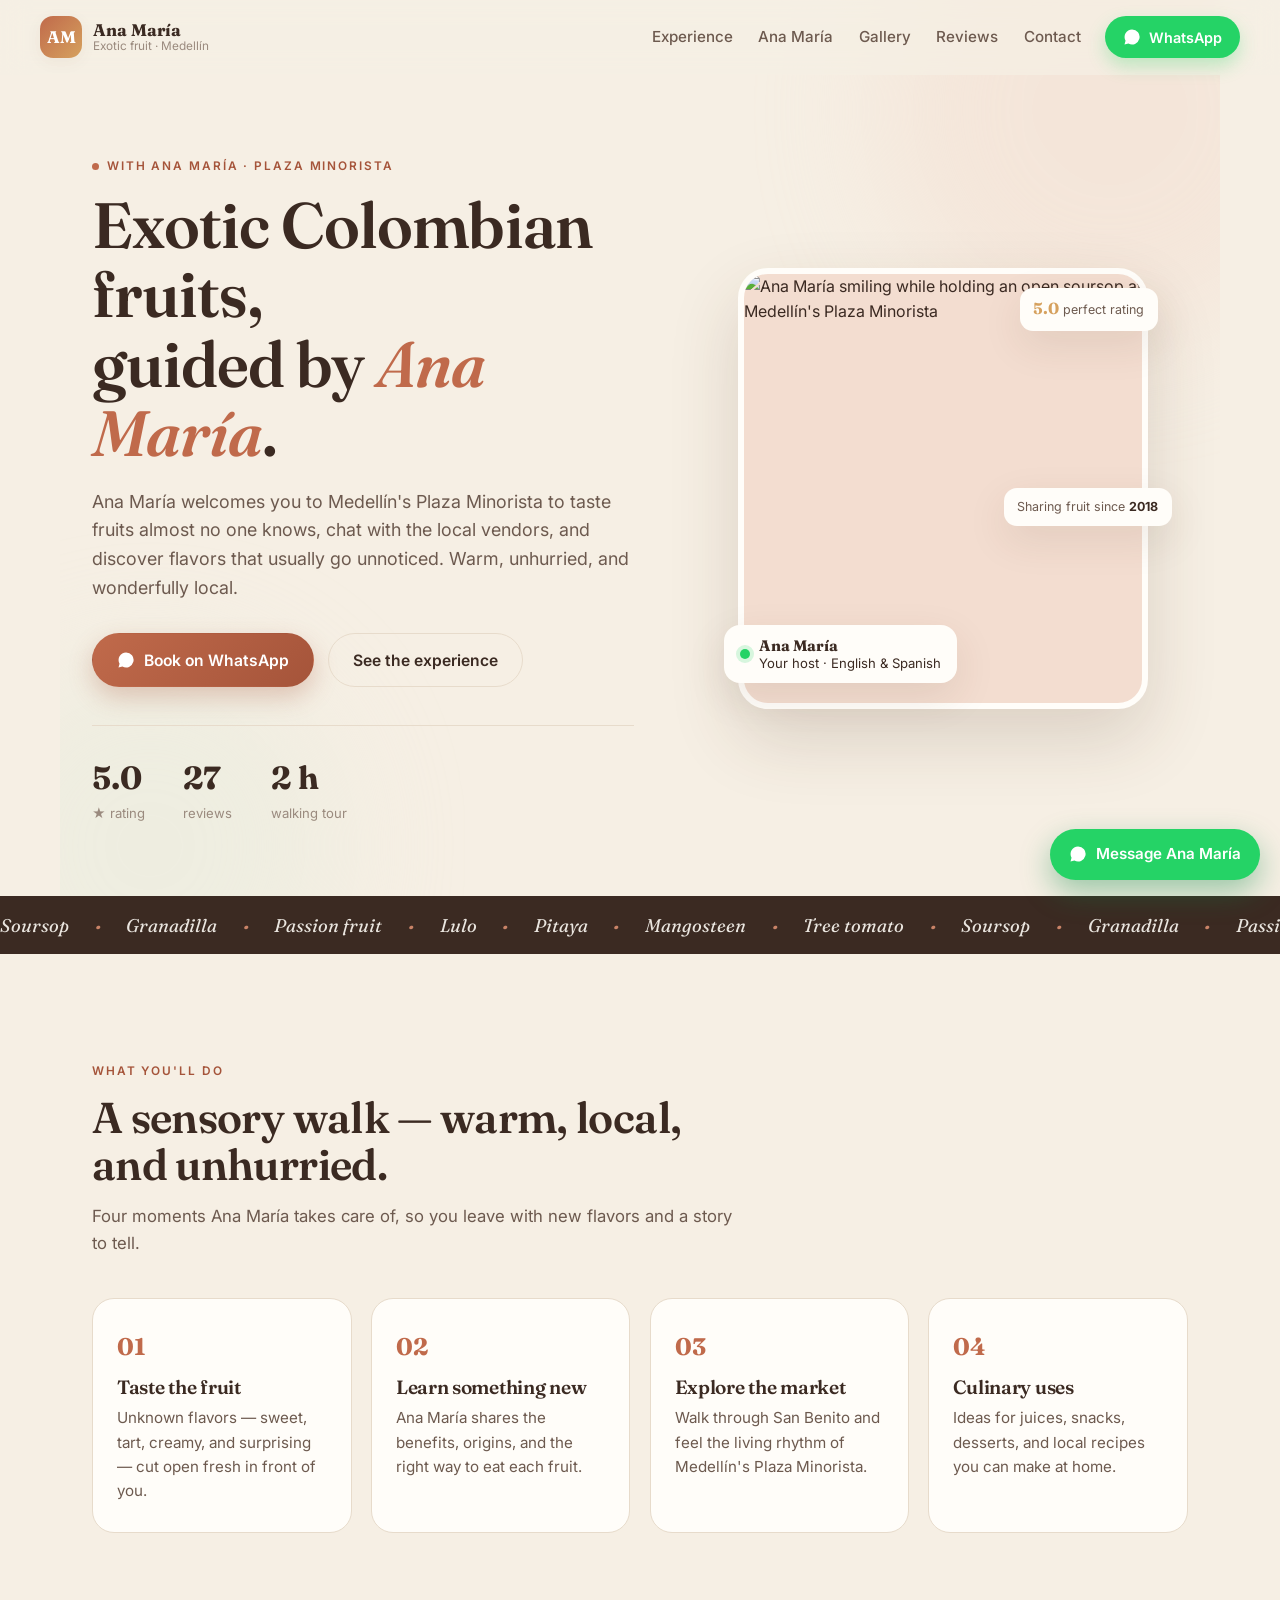
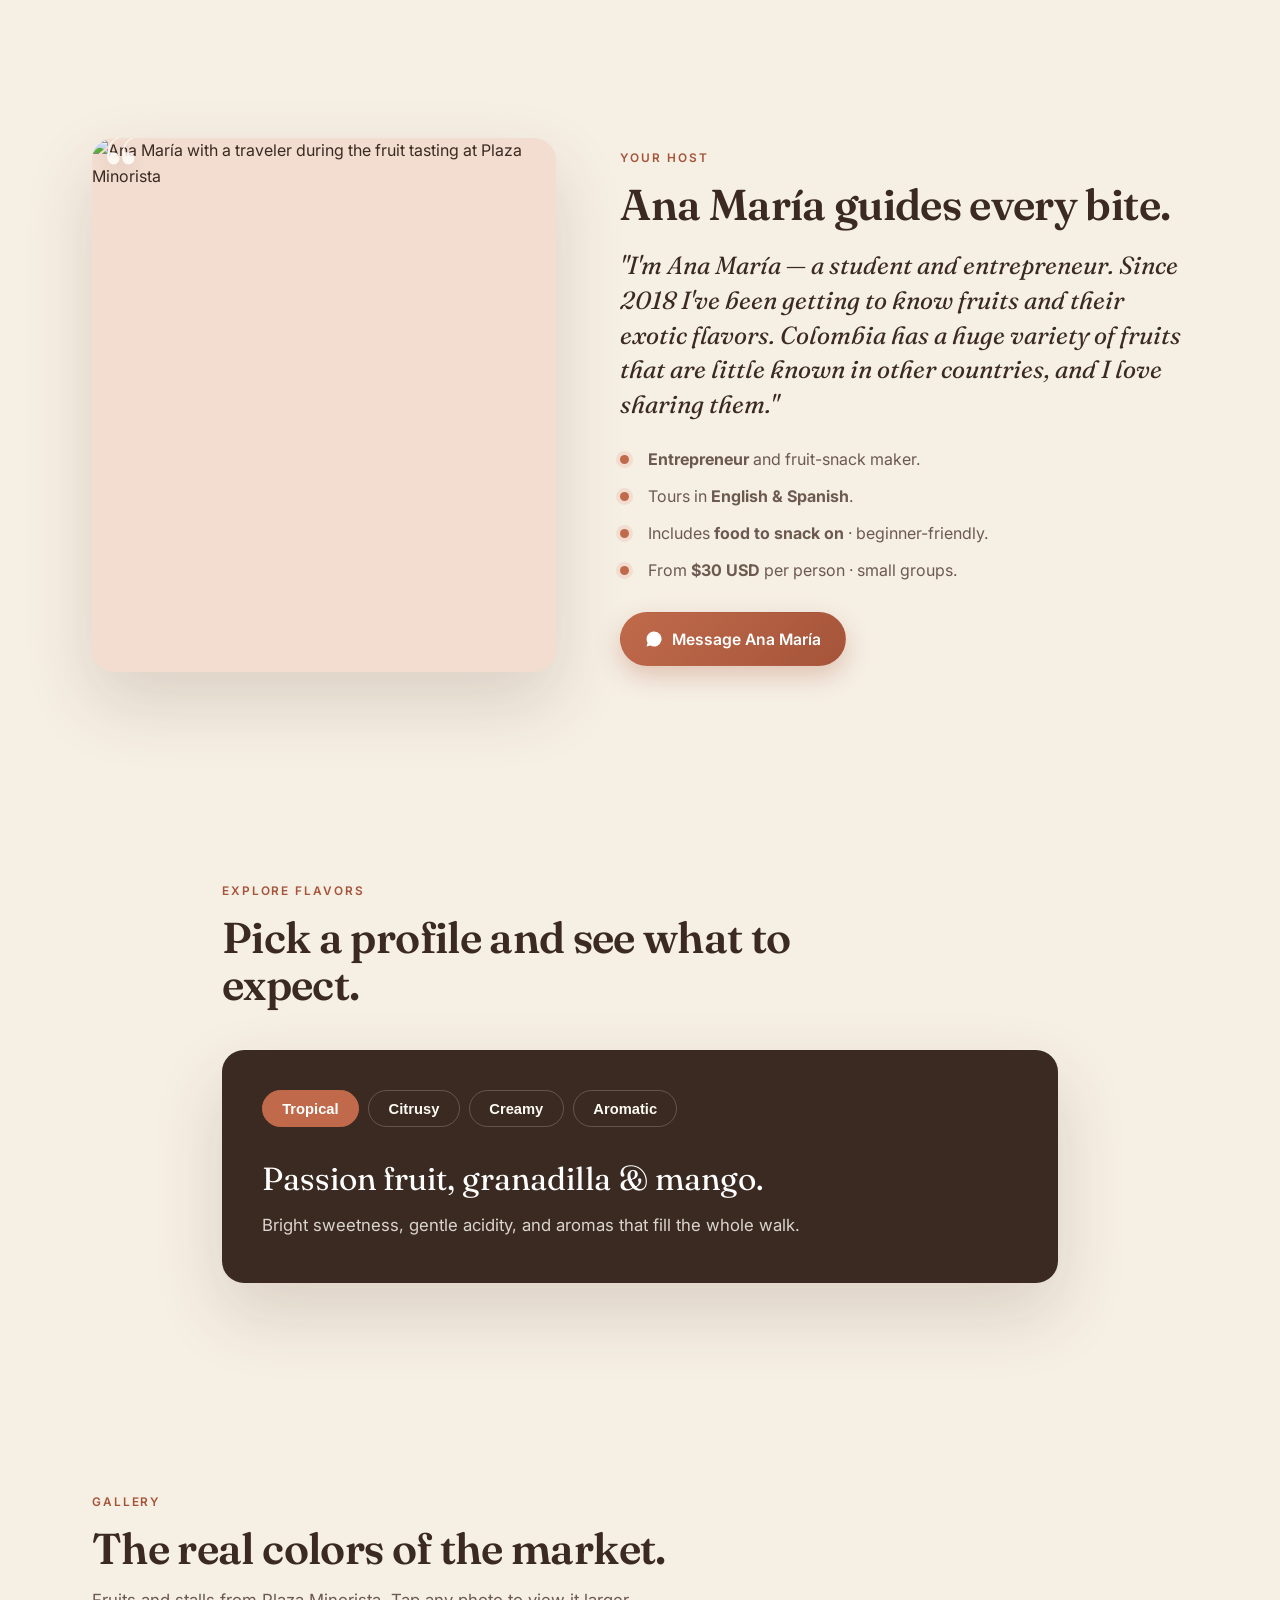
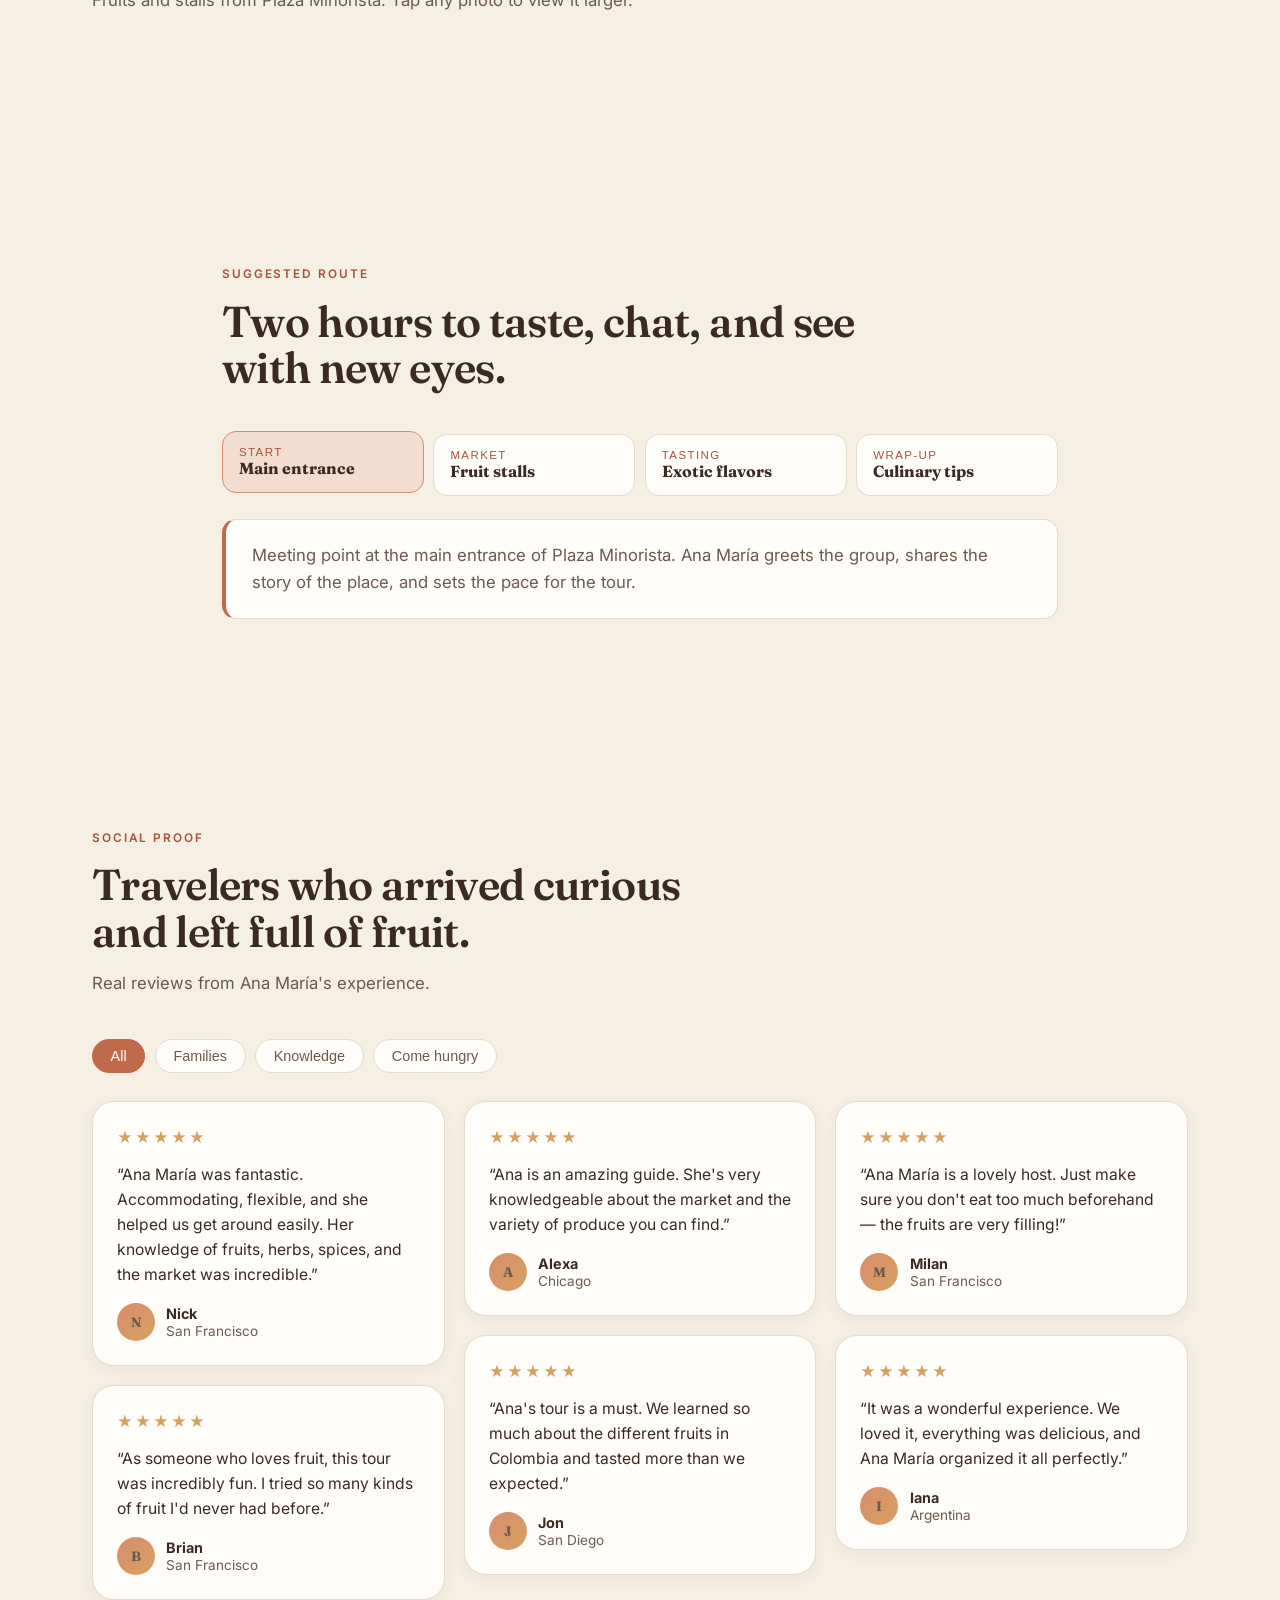
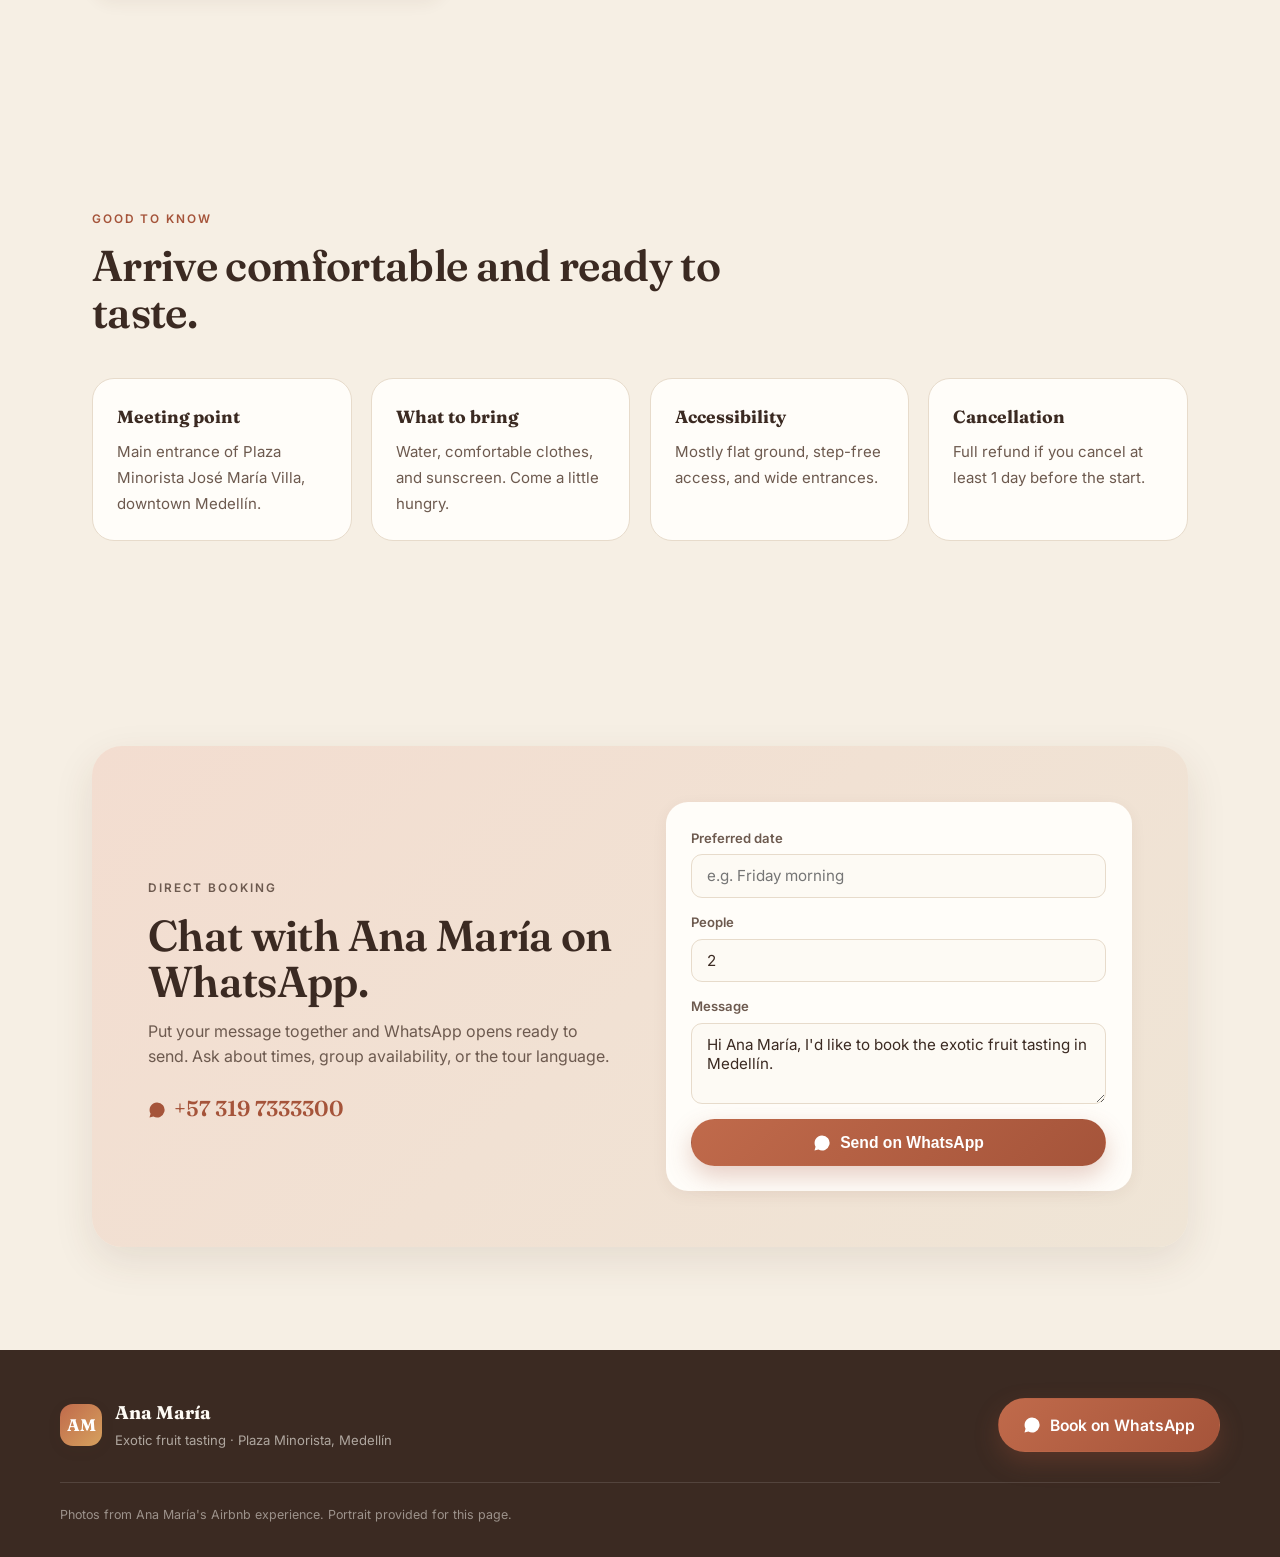
==== index.html @ a738dd53 "Add files via upload" ====
<!doctype html>
<html lang="en">
  <head>
    <meta charset="utf-8" />
    <meta name="viewport" content="width=device-width, initial-scale=1" />
    <meta
      name="description"
      content="Taste exotic Colombian fruits with Ana María at Medellín's Plaza Minorista market. A warm, local, sensory experience. Book directly on WhatsApp."
    />
    <meta name="theme-color" content="#c06a4b" />
    <meta property="og:title" content="Exotic Fruit Tasting with Ana María | Medellín" />
    <meta property="og:description" content="Discover little-known Colombian fruits with Ana María at Medellín's Plaza Minorista. Book on WhatsApp." />
    <meta property="og:type" content="website" />
    <meta property="og:image" content="./assets/ana-maria.png" />
    <title>Exotic Fruit Tasting with Ana María · Medellín</title>
    <link rel="preconnect" href="https://fonts.googleapis.com" />
    <link rel="preconnect" href="https://fonts.gstatic.com" crossorigin />
    <link
      href="https://fonts.googleapis.com/css2?family=Fraunces:opsz,wght@9..144,400;9..144,500;9..144,600;9..144,700&family=Inter:wght@400;500;600&display=swap"
      rel="stylesheet"
    />
    <link rel="preconnect" href="https://a0.muscache.com" />
    <link rel="stylesheet" href="./styles.css" />
  </head>
  <body>
    <!-- Progress bar -->
    <div class="scroll-progress" data-progress aria-hidden="true"></div>

    <!-- Header -->
    <header class="site-header" data-header>
      <a class="brand" href="#inicio" aria-label="Back to top">
        <span class="brand-mark">AM</span>
        <span class="brand-text">
          <strong>Ana María</strong>
          <small>Exotic fruit · Medellín</small>
        </span>
      </a>
      <nav class="nav-links" aria-label="Main navigation" data-nav>
        <a href="#experiencia">Experience</a>
        <a href="#anfitriona">Ana María</a>
        <a href="#galeria">Gallery</a>
        <a href="#resenas">Reviews</a>
        <a href="#contacto">Contact</a>
      </nav>
      <a
        class="nav-cta"
        href="https://wa.me/573197333300?text=Hi%20Ana%20Mar%C3%ADa%2C%20I%27d%20like%20to%20book%20the%20exotic%20fruit%20tasting%20in%20Medell%C3%ADn."
        target="_blank"
        rel="noopener"
      >
        <span class="wa-icon" aria-hidden="true"></span>
        WhatsApp
      </a>
      <button class="nav-toggle" type="button" aria-label="Open menu" aria-expanded="false" data-nav-toggle>
        <span></span><span></span><span></span>
      </button>
    </header>

    <main id="inicio">
      <!-- HERO -->
      <section class="hero">
        <div class="hero-bg" aria-hidden="true">
          <span class="blob blob-a"></span>
          <span class="blob blob-b"></span>
        </div>
        <div class="hero-grid">
          <div class="hero-content reveal">
            <p class="eyebrow"><span class="dot"></span> With Ana María · Plaza Minorista</p>
            <h1>
              Exotic Colombian fruits,<br />
              guided by <span class="accent">Ana María</span>.
            </h1>
            <p class="hero-copy">
              Ana María welcomes you to Medellín's Plaza Minorista to taste fruits almost no one
              knows, chat with the local vendors, and discover flavors that usually go unnoticed.
              Warm, unhurried, and wonderfully local.
            </p>
            <div class="hero-actions">
              <a
                class="button primary"
                href="https://wa.me/573197333300?text=Hi%20Ana%20Mar%C3%ADa%2C%20I%27d%20like%20to%20book%20the%20exotic%20fruit%20tasting%20in%20Medell%C3%ADn."
                target="_blank"
                rel="noopener"
              >
                <span class="wa-icon" aria-hidden="true"></span>
                Book on WhatsApp
              </a>
              <a class="button ghost" href="#galeria">See the experience</a>
            </div>
            <dl class="hero-stats" aria-label="Experience highlights">
              <div>
                <dt data-count="5.0" data-decimals="1">0</dt>
                <dd>★ rating</dd>
              </div>
              <div>
                <dt data-count="27">0</dt>
                <dd>reviews</dd>
              </div>
              <div>
                <dt data-count="2" data-suffix=" h">0</dt>
                <dd>walking tour</dd>
              </div>
            </dl>
          </div>

          <figure class="hero-portrait reveal">
            <div class="portrait-frame">
              <img
                src="./assets/ana-maria.png"
                alt="Ana María smiling while holding an open soursop at Medellín's Plaza Minorista"
              />
            </div>
            <figcaption class="portrait-badge">
              <span class="status-dot"></span>
              <span>
                <strong>Ana María</strong>
                Your host · English &amp; Spanish
              </span>
            </figcaption>
            <div class="portrait-chip chip-rating" aria-hidden="true">
              <strong>5.0</strong> perfect rating
            </div>
            <div class="portrait-chip chip-since" aria-hidden="true">
              Sharing fruit since <strong>2018</strong>
            </div>
          </figure>
        </div>
      </section>

      <!-- MARQUEE -->
      <div class="marquee" aria-hidden="true">
        <div class="marquee-track">
          <span>Soursop</span><span>•</span><span>Granadilla</span><span>•</span>
          <span>Passion fruit</span><span>•</span><span>Lulo</span><span>•</span>
          <span>Pitaya</span><span>•</span><span>Mangosteen</span><span>•</span>
          <span>Tree tomato</span><span>•</span><span>Soursop</span><span>•</span>
          <span>Granadilla</span><span>•</span><span>Passion fruit</span><span>•</span>
          <span>Lulo</span><span>•</span><span>Pitaya</span><span>•</span>
          <span>Mangosteen</span><span>•</span><span>Tree tomato</span><span>•</span>
        </div>
      </div>

      <!-- EXPERIENCE -->
      <section class="section" id="experiencia">
        <div class="section-heading reveal">
          <p class="eyebrow">What you'll do</p>
          <h2>A sensory walk — warm, local, and unhurried.</h2>
          <p class="section-sub">
            Four moments Ana María takes care of, so you leave with new flavors and a story to tell.
          </p>
        </div>
        <div class="feature-grid">
          <article class="feature-card reveal">
            <span class="feature-num">01</span>
            <h3>Taste the fruit</h3>
            <p>Unknown flavors — sweet, tart, creamy, and surprising — cut open fresh in front of you.</p>
          </article>
          <article class="feature-card reveal">
            <span class="feature-num">02</span>
            <h3>Learn something new</h3>
            <p>Ana María shares the benefits, origins, and the right way to eat each fruit.</p>
          </article>
          <article class="feature-card reveal">
            <span class="feature-num">03</span>
            <h3>Explore the market</h3>
            <p>Walk through San Benito and feel the living rhythm of Medellín's Plaza Minorista.</p>
          </article>
          <article class="feature-card reveal">
            <span class="feature-num">04</span>
            <h3>Culinary uses</h3>
            <p>Ideas for juices, snacks, desserts, and local recipes you can make at home.</p>
          </article>
        </div>
      </section>

      <!-- HOST -->
      <section class="section host-section" id="anfitriona">
        <div class="host-photo reveal">
          <img
            data-fallback
            src="https://a0.muscache.com/im/pictures/Mt/MtTemplate-4054609/original/8879d65d-65a2-438f-9f75-5bac86ba6a44.jpeg?im_w=900"
            alt="Ana María with a traveler during the fruit tasting at Plaza Minorista"
          />
          <div class="host-quotemark" aria-hidden="true">“</div>
        </div>
        <div class="host-copy reveal">
          <p class="eyebrow">Your host</p>
          <h2>Ana María guides every bite.</h2>
          <p class="host-lead">
            "I'm Ana María — a student and entrepreneur. Since 2018 I've been getting to know fruits
            and their exotic flavors. Colombia has a huge variety of fruits that are little known in
            other countries, and I love sharing them."
          </p>
          <ul class="host-facts">
            <li><strong>Entrepreneur</strong> and fruit-snack maker.</li>
            <li>Tours in <strong>English &amp; Spanish</strong>.</li>
            <li>Includes <strong>food to snack on</strong> · beginner-friendly.</li>
            <li>From <strong>$30 USD</strong> per person · small groups.</li>
          </ul>
          <a
            class="button primary"
            href="https://wa.me/573197333300?text=Hi%20Ana%20Mar%C3%ADa%2C%20I%27d%20love%20to%20know%20more%20about%20the%20exotic%20fruit%20tasting."
            target="_blank"
            rel="noopener"
          >
            <span class="wa-icon" aria-hidden="true"></span>
            Message Ana María
          </a>
        </div>
      </section>

      <!-- FLAVOR EXPLORER -->
      <section class="section taste-section">
        <div class="section-heading reveal">
          <p class="eyebrow">Explore flavors</p>
          <h2>Pick a profile and see what to expect.</h2>
        </div>
        <div class="taste-lab reveal">
          <div class="taste-controls" role="tablist" aria-label="Flavor profiles">
            <button class="taste-tab active" type="button" data-taste="tropical" role="tab" aria-selected="true">Tropical</button>
            <button class="taste-tab" type="button" data-taste="citrico" role="tab" aria-selected="false">Citrusy</button>
            <button class="taste-tab" type="button" data-taste="cremoso" role="tab" aria-selected="false">Creamy</button>
            <button class="taste-tab" type="button" data-taste="aromatico" role="tab" aria-selected="false">Aromatic</button>
          </div>
          <div class="taste-result" data-taste-result role="tabpanel">
            <!-- filled by JS -->
          </div>
        </div>
      </section>

      <!-- GALLERY -->
      <section class="section gallery-section" id="galeria">
        <div class="section-heading reveal">
          <p class="eyebrow">Gallery</p>
          <h2>The real colors of the market.</h2>
          <p class="section-sub">
            Fruits and stalls from Plaza Minorista. Tap any photo to view it larger.
          </p>
        </div>
        <div class="gallery-grid reveal" data-gallery></div>
      </section>

      <!-- ITINERARY / TIMELINE -->
      <section class="section itinerary-section">
        <div class="section-heading reveal">
          <p class="eyebrow">Suggested route</p>
          <h2>Two hours to taste, chat, and see with new eyes.</h2>
        </div>
        <div class="timeline reveal">
          <div class="timeline-tabs" role="tablist" aria-label="Tour stages">
            <button class="timeline-item active" type="button" data-step="0">
              <span>Start</span><strong>Main entrance</strong>
            </button>
            <button class="timeline-item" type="button" data-step="1">
              <span>Market</span><strong>Fruit stalls</strong>
            </button>
            <button class="timeline-item" type="button" data-step="2">
              <span>Tasting</span><strong>Exotic flavors</strong>
            </button>
            <button class="timeline-item" type="button" data-step="3">
              <span>Wrap-up</span><strong>Culinary tips</strong>
            </button>
          </div>
          <div class="timeline-detail" data-step-detail></div>
        </div>
      </section>

      <!-- REVIEWS -->
      <section class="section reviews-section" id="resenas">
        <div class="section-heading reveal">
          <p class="eyebrow">Social proof</p>
          <h2>Travelers who arrived curious and left full of fruit.</h2>
          <p class="section-sub">Real reviews from Ana María's experience.</p>
        </div>
        <div class="review-tools reveal">
          <button class="filter-chip active" type="button" data-filter="all">All</button>
          <button class="filter-chip" type="button" data-filter="familia">Families</button>
          <button class="filter-chip" type="button" data-filter="conocimiento">Knowledge</button>
          <button class="filter-chip" type="button" data-filter="hambre">Come hungry</button>
        </div>
        <div class="reviews-grid" data-reviews></div>
      </section>

      <!-- PRACTICAL -->
      <section class="section practical-section">
        <div class="section-heading reveal">
          <p class="eyebrow">Good to know</p>
          <h2>Arrive comfortable and ready to taste.</h2>
        </div>
        <div class="practical-grid">
          <div class="practical-item reveal">
            <strong>Meeting point</strong>
            <span>Main entrance of Plaza Minorista José María Villa, downtown Medellín.</span>
          </div>
          <div class="practical-item reveal">
            <strong>What to bring</strong>
            <span>Water, comfortable clothes, and sunscreen. Come a little hungry.</span>
          </div>
          <div class="practical-item reveal">
            <strong>Accessibility</strong>
            <span>Mostly flat ground, step-free access, and wide entrances.</span>
          </div>
          <div class="practical-item reveal">
            <strong>Cancellation</strong>
            <span>Full refund if you cancel at least 1 day before the start.</span>
          </div>
        </div>
      </section>

      <!-- CONTACT -->
      <section class="section contact-section" id="contacto">
        <div class="contact-card reveal">
          <div class="contact-copy">
            <p class="eyebrow">Direct booking</p>
            <h2>Chat with Ana María on WhatsApp.</h2>
            <p>
              Put your message together and WhatsApp opens ready to send. Ask about times, group
              availability, or the tour language.
            </p>
            <a class="contact-phone" href="https://wa.me/573197333300" target="_blank" rel="noopener">
              <span class="wa-icon" aria-hidden="true"></span> +57 319 7333300
            </a>
          </div>
          <form class="message-builder" data-message-form>
            <label>
              Preferred date
              <input name="date" type="text" placeholder="e.g. Friday morning" />
            </label>
            <label>
              People
              <input name="people" type="number" min="1" max="20" value="2" />
            </label>
            <label>
              Message
              <textarea name="message" rows="3">Hi Ana María, I'd like to book the exotic fruit tasting in Medellín.</textarea>
            </label>
            <button class="button primary full" type="submit">
              <span class="wa-icon" aria-hidden="true"></span>
              Send on WhatsApp
            </button>
          </form>
        </div>
      </section>
    </main>

    <!-- Floating WhatsApp -->
    <a
      class="floating-whatsapp"
      href="https://wa.me/573197333300?text=Hi%20Ana%20Mar%C3%ADa%2C%20I%27d%20like%20to%20book%20the%20exotic%20fruit%20tasting%20in%20Medell%C3%ADn."
      target="_blank"
      rel="noopener"
      aria-label="Message Ana María on WhatsApp"
    >
      <span class="wa-icon" aria-hidden="true"></span>
      <span class="fw-text">Message Ana María</span>
    </a>

    <!-- Lightbox -->
    <div class="lightbox" data-lightbox aria-hidden="true">
      <button class="lb-close" type="button" aria-label="Close" data-lb-close>&times;</button>
      <button class="lb-nav lb-prev" type="button" aria-label="Previous" data-lb-prev>&larr;</button>
      <figure class="lb-figure">
        <img data-lb-image src="" alt="" />
        <figcaption data-lb-caption></figcaption>
      </figure>
      <button class="lb-nav lb-next" type="button" aria-label="Next" data-lb-next>&rarr;</button>
    </div>

    <footer class="site-footer">
      <div class="footer-inner">
        <div class="footer-brand">
          <span class="brand-mark">AM</span>
          <span>
            <strong>Ana María</strong>
            <small>Exotic fruit tasting · Plaza Minorista, Medellín</small>
          </span>
        </div>
        <a
          class="button primary"
          href="https://wa.me/573197333300?text=Hi%20Ana%20Mar%C3%ADa%2C%20I%27d%20like%20to%20book%20the%20exotic%20fruit%20tasting%20in%20Medell%C3%ADn."
          target="_blank"
          rel="noopener"
        >
          <span class="wa-icon" aria-hidden="true"></span>
          Book on WhatsApp
        </a>
      </div>
      <p class="footer-note">
        Photos from Ana María's Airbnb experience. Portrait provided for this page.
      </p>
    </footer>

    <script src="./script.js"></script>
  </body>
</html>
---- styles.css ----
/* ============================================================
   Ana María · Frutas Exóticas — Sistema visual
   Paleta: terracota suave + arena. Delicado y dinámico.
   ============================================================ */

:root {
  /* Superficies */
  --sand: #f6efe4;
  --sand-2: #efe5d6;
  --cream: #fdfaf4;
  --surface: #fffdf9;

  /* Terracota */
  --clay: #c06a4b;
  --clay-deep: #a5543a;
  --clay-soft: #d98d6f;
  --clay-tint: #f3ddd0;

  /* Acentos */
  --olive: #7f8b6a;
  --gold: #d6a15e;

  /* Texto */
  --ink: #3b2a22;
  --ink-soft: #6d5a4f;
  --ink-faint: #9a8a7e;

  /* Utilidades */
  --line: #e7dbcb;
  --shadow-sm: 0 4px 16px rgba(80, 50, 32, 0.06);
  --shadow-md: 0 14px 40px rgba(80, 50, 32, 0.10);
  --shadow-lg: 0 30px 70px rgba(80, 50, 32, 0.16);
  --radius: 22px;
  --radius-sm: 14px;
  --maxw: 1160px;
  --ease: cubic-bezier(0.22, 1, 0.36, 1);

  --wa: #25d366;
  --wa-deep: #128c4b;
}

* { box-sizing: border-box; }

html { scroll-behavior: smooth; scroll-padding-top: 92px; }

body {
  margin: 0;
  font-family: "Inter", system-ui, -apple-system, sans-serif;
  color: var(--ink);
  background: var(--sand);
  line-height: 1.6;
  -webkit-font-smoothing: antialiased;
  overflow-x: hidden;
}

img { max-width: 100%; display: block; }

h1, h2, h3 {
  font-family: "Fraunces", Georgia, serif;
  font-weight: 600;
  line-height: 1.08;
  letter-spacing: -0.015em;
  margin: 0;
  color: var(--ink);
}

h1 { font-size: clamp(2.2rem, 5.2vw, 4rem); }
h2 { font-size: clamp(1.7rem, 3.4vw, 2.7rem); }
h3 { font-size: 1.2rem; }

p { margin: 0; }
a { color: inherit; text-decoration: none; }

/* ---------- Progreso de scroll ---------- */
.scroll-progress {
  position: fixed;
  top: 0; left: 0;
  height: 3px; width: 0%;
  background: linear-gradient(90deg, var(--clay), var(--gold));
  z-index: 200;
  transition: width 0.1s linear;
}

/* ---------- Iconos ---------- */
.wa-icon {
  width: 18px; height: 18px;
  display: inline-block;
  background: currentColor;
  -webkit-mask: url("data:image/svg+xml,%3Csvg xmlns='http://www.w3.org/2000/svg' viewBox='0 0 24 24'%3E%3Cpath d='M17.5 14.4c-.3-.2-1.7-.9-2-1-.3-.1-.5-.2-.7.1-.2.3-.7 1-.9 1.2-.2.2-.3.2-.6.1-1.6-.8-2.7-1.5-3.7-3.3-.3-.5.3-.5.8-1.5.1-.2 0-.4 0-.5 0-.1-.7-1.7-1-2.3-.2-.6-.5-.5-.7-.5h-.6c-.2 0-.5.1-.8.4-.3.3-1 1-1 2.5s1.1 2.9 1.2 3.1c.2.2 2.2 3.4 5.4 4.7 2 .8 2.7.9 3.7.8.6-.1 1.7-.7 2-1.4.2-.7.2-1.2.2-1.4-.1-.1-.3-.2-.6-.3zM12 2a10 10 0 0 0-8.6 15l-1.4 5 5.2-1.3A10 10 0 1 0 12 2z'/%3E%3C/svg%3E") center/contain no-repeat;
  mask: url("data:image/svg+xml,%3Csvg xmlns='http://www.w3.org/2000/svg' viewBox='0 0 24 24'%3E%3Cpath d='M17.5 14.4c-.3-.2-1.7-.9-2-1-.3-.1-.5-.2-.7.1-.2.3-.7 1-.9 1.2-.2.2-.3.2-.6.1-1.6-.8-2.7-1.5-3.7-3.3-.3-.5.3-.5.8-1.5.1-.2 0-.4 0-.5 0-.1-.7-1.7-1-2.3-.2-.6-.5-.5-.7-.5h-.6c-.2 0-.5.1-.8.4-.3.3-1 1-1 2.5s1.1 2.9 1.2 3.1c.2.2 2.2 3.4 5.4 4.7 2 .8 2.7.9 3.7.8.6-.1 1.7-.7 2-1.4.2-.7.2-1.2.2-1.4-.1-.1-.3-.2-.6-.3zM12 2a10 10 0 0 0-8.6 15l-1.4 5 5.2-1.3A10 10 0 1 0 12 2z'/%3E%3C/svg%3E") center/contain no-repeat;
  flex: none;
}

/* ---------- Botones ---------- */
.button {
  display: inline-flex;
  align-items: center;
  gap: 0.55rem;
  padding: 0.85rem 1.5rem;
  border-radius: 999px;
  font-weight: 600;
  font-size: 0.98rem;
  cursor: pointer;
  border: 1px solid transparent;
  transition: transform 0.25s var(--ease), box-shadow 0.25s var(--ease), background 0.25s;
  will-change: transform;
}
.button.primary {
  background: linear-gradient(135deg, var(--clay), var(--clay-deep));
  color: #fff;
  box-shadow: 0 10px 24px rgba(165, 84, 58, 0.28);
}
.button.primary:hover { transform: translateY(-3px); box-shadow: 0 16px 32px rgba(165, 84, 58, 0.36); }
.button.ghost {
  background: transparent;
  color: var(--ink);
  border-color: var(--line);
}
.button.ghost:hover { background: var(--surface); border-color: var(--clay-soft); transform: translateY(-3px); }
.button.full { width: 100%; justify-content: center; }

/* ---------- Header ---------- */
.site-header {
  position: fixed;
  top: 0; left: 0; right: 0;
  z-index: 100;
  display: flex;
  align-items: center;
  gap: 1.5rem;
  padding: 1rem clamp(1rem, 4vw, 2.5rem);
  background: rgba(246, 239, 228, 0.7);
  backdrop-filter: blur(14px);
  -webkit-backdrop-filter: blur(14px);
  border-bottom: 1px solid transparent;
  transition: padding 0.3s var(--ease), background 0.3s, border-color 0.3s, box-shadow 0.3s;
}
.site-header.scrolled {
  padding-top: 0.6rem; padding-bottom: 0.6rem;
  background: rgba(253, 250, 244, 0.92);
  border-color: var(--line);
  box-shadow: var(--shadow-sm);
}
.brand { display: flex; align-items: center; gap: 0.7rem; margin-right: auto; }
.brand-mark {
  display: grid; place-items: center;
  width: 42px; height: 42px;
  border-radius: 13px;
  background: linear-gradient(135deg, var(--clay), var(--gold));
  color: #fff;
  font-family: "Fraunces", serif;
  font-weight: 700;
  font-size: 1.05rem;
  box-shadow: var(--shadow-sm);
}
.brand-text { display: flex; flex-direction: column; line-height: 1.1; }
.brand-text strong { font-family: "Fraunces", serif; font-size: 1.05rem; }
.brand-text small { color: var(--ink-faint); font-size: 0.74rem; }
.nav-links { display: flex; gap: 1.6rem; }
.nav-links a {
  font-size: 0.95rem; font-weight: 500; color: var(--ink-soft);
  position: relative; padding: 0.2rem 0;
  transition: color 0.2s;
}
.nav-links a::after {
  content: ""; position: absolute; left: 0; bottom: -2px;
  width: 0; height: 2px; border-radius: 2px;
  background: var(--clay); transition: width 0.28s var(--ease);
}
.nav-links a:hover { color: var(--ink); }
.nav-links a:hover::after { width: 100%; }
.nav-cta {
  display: inline-flex; align-items: center; gap: 0.45rem;
  padding: 0.6rem 1.15rem; border-radius: 999px;
  background: var(--wa); color: #fff; font-weight: 600; font-size: 0.9rem;
  box-shadow: 0 8px 18px rgba(37, 211, 102, 0.28);
  transition: transform 0.25s var(--ease), box-shadow 0.25s;
}
.nav-cta:hover { transform: translateY(-2px); box-shadow: 0 12px 24px rgba(37, 211, 102, 0.4); }
.nav-toggle {
  display: none; flex-direction: column; gap: 5px;
  background: none; border: none; cursor: pointer; padding: 8px;
}
.nav-toggle span { width: 24px; height: 2px; background: var(--ink); border-radius: 2px; transition: 0.3s var(--ease); }
.nav-toggle[aria-expanded="true"] span:nth-child(1) { transform: translateY(7px) rotate(45deg); }
.nav-toggle[aria-expanded="true"] span:nth-child(2) { opacity: 0; }
.nav-toggle[aria-expanded="true"] span:nth-child(3) { transform: translateY(-7px) rotate(-45deg); }

/* ---------- Layout de secciones ---------- */
.section {
  max-width: var(--maxw);
  margin: 0 auto;
  padding: clamp(3.5rem, 8vw, 6.5rem) clamp(1.1rem, 4vw, 2rem);
}
.section-heading { max-width: 640px; margin-bottom: 2.6rem; }
.section-sub { color: var(--ink-soft); margin-top: 0.9rem; font-size: 1.05rem; }
.eyebrow {
  display: inline-flex; align-items: center; gap: 0.5rem;
  text-transform: uppercase; letter-spacing: 0.16em;
  font-size: 0.74rem; font-weight: 600; color: var(--clay-deep);
  margin-bottom: 0.9rem;
}
.eyebrow .dot { width: 7px; height: 7px; border-radius: 50%; background: var(--clay); }
.accent { color: var(--clay); font-style: italic; }

/* ---------- HERO ---------- */
.hero {
  position: relative;
  padding: clamp(7rem, 12vw, 9.5rem) clamp(1.1rem, 4vw, 2rem) clamp(3rem, 6vw, 4.5rem);
  max-width: var(--maxw);
  margin: 0 auto;
  overflow: hidden;
}
.hero-bg { position: absolute; inset: 0; z-index: 0; pointer-events: none; }
.blob { position: absolute; border-radius: 50%; filter: blur(60px); opacity: 0.5; }
.blob-a { width: 460px; height: 460px; background: var(--clay-tint); top: -120px; right: -120px; }
.blob-b { width: 380px; height: 380px; background: #e7ecdd; bottom: -140px; left: -100px; }
.hero-grid {
  position: relative; z-index: 1;
  display: grid;
  grid-template-columns: 1.05fr 0.95fr;
  gap: clamp(2rem, 5vw, 4rem);
  align-items: center;
}
.hero-content h1 { margin-bottom: 1.3rem; }
.hero-copy { color: var(--ink-soft); font-size: 1.12rem; max-width: 34rem; margin-bottom: 1.9rem; }
.hero-actions { display: flex; flex-wrap: wrap; gap: 0.9rem; margin-bottom: 2.4rem; }
.hero-stats { display: flex; gap: 2.4rem; margin: 0; padding-top: 1.6rem; border-top: 1px solid var(--line); }
.hero-stats div dt { font-family: "Fraunces", serif; font-size: 2rem; font-weight: 700; color: var(--ink); }
.hero-stats div dd { margin: 0; font-size: 0.82rem; color: var(--ink-faint); }

/* Retrato Ana María */
.hero-portrait { position: relative; }
.portrait-frame {
  position: relative;
  border-radius: 30px;
  overflow: hidden;
  box-shadow: var(--shadow-lg);
  border: 6px solid var(--surface);
  aspect-ratio: 4 / 4.3;
  background: var(--clay-tint);
  animation: floaty 7s ease-in-out infinite;
}
.portrait-frame img { width: 100%; height: 100%; object-fit: cover; object-position: center 22%; }
@keyframes floaty { 0%,100% { transform: translateY(0); } 50% { transform: translateY(-12px); } }

.portrait-badge {
  position: absolute; left: -14px; bottom: 26px;
  display: flex; align-items: center; gap: 0.6rem;
  background: var(--surface); padding: 0.7rem 1rem;
  border-radius: 16px; box-shadow: var(--shadow-md);
  font-size: 0.82rem; line-height: 1.25;
}
.portrait-badge strong { display: block; font-family: "Fraunces", serif; font-size: 0.95rem; }
.status-dot { width: 10px; height: 10px; border-radius: 50%; background: var(--wa); box-shadow: 0 0 0 4px rgba(37,211,102,0.18); flex: none; }
.portrait-chip {
  position: absolute; background: var(--surface);
  padding: 0.55rem 0.85rem; border-radius: 13px;
  box-shadow: var(--shadow-md); font-size: 0.78rem; color: var(--ink-soft);
}
.portrait-chip strong { color: var(--ink); }
.chip-rating { top: 20px; right: -10px; }
.chip-rating strong { color: var(--gold); font-family: "Fraunces", serif; font-size: 1rem; }
.chip-since { top: 50%; right: -24px; }

/* ---------- Marquee ---------- */
.marquee {
  overflow: hidden;
  background: var(--ink);
  color: var(--cream);
  padding: 0.9rem 0;
}
.marquee-track {
  display: flex; gap: 1.6rem; width: max-content;
  animation: scrollx 26s linear infinite;
  font-family: "Fraunces", serif; font-style: italic;
  font-size: 1.15rem; white-space: nowrap;
}
.marquee-track span { opacity: 0.9; }
.marquee-track span:nth-child(even) { color: var(--clay-soft); }
@keyframes scrollx { to { transform: translateX(-50%); } }

/* ---------- Features ---------- */
.feature-grid {
  display: grid;
  grid-template-columns: repeat(4, 1fr);
  gap: 1.2rem;
}
.feature-card {
  background: var(--surface);
  border: 1px solid var(--line);
  border-radius: var(--radius);
  padding: 1.8rem 1.5rem;
  transition: transform 0.35s var(--ease), box-shadow 0.35s, border-color 0.35s;
  position: relative; overflow: hidden;
}
.feature-card::before {
  content: ""; position: absolute; inset: 0 0 auto 0; height: 3px;
  background: linear-gradient(90deg, var(--clay), var(--gold));
  transform: scaleX(0); transform-origin: left; transition: transform 0.4s var(--ease);
}
.feature-card:hover { transform: translateY(-8px); box-shadow: var(--shadow-md); border-color: transparent; }
.feature-card:hover::before { transform: scaleX(1); }
.feature-num {
  font-family: "Fraunces", serif; font-size: 1.5rem; font-weight: 700;
  color: var(--clay); display: inline-block; margin-bottom: 0.7rem;
}
.feature-card h3 { margin-bottom: 0.5rem; }
.feature-card p { color: var(--ink-soft); font-size: 0.95rem; }

/* ---------- Anfitriona ---------- */
.host-section {
  display: grid;
  grid-template-columns: 0.9fr 1.1fr;
  gap: clamp(2rem, 5vw, 4rem);
  align-items: center;
}
.host-photo { position: relative; border-radius: var(--radius); overflow: hidden; box-shadow: var(--shadow-lg); aspect-ratio: 4/4.6; background: var(--clay-tint); }
.host-photo img { width: 100%; height: 100%; object-fit: cover; }
.host-quotemark {
  position: absolute; top: -10px; left: 14px;
  font-family: "Fraunces", serif; font-size: 7rem; line-height: 1;
  color: var(--surface); opacity: 0.85; text-shadow: 0 6px 20px rgba(0,0,0,0.15);
}
.host-lead {
  font-family: "Fraunces", serif; font-size: clamp(1.2rem, 2.2vw, 1.55rem);
  font-style: italic; color: var(--ink); line-height: 1.4; margin: 1.2rem 0 1.6rem;
}
.host-facts { list-style: none; padding: 0; margin: 0 0 1.8rem; display: grid; gap: 0.7rem; }
.host-facts li {
  position: relative; padding-left: 1.7rem; color: var(--ink-soft); font-size: 1rem;
}
.host-facts li::before {
  content: ""; position: absolute; left: 0; top: 0.5rem;
  width: 9px; height: 9px; border-radius: 50%;
  background: var(--clay); box-shadow: 0 0 0 4px var(--clay-tint);
}

/* ---------- Explora sabores ---------- */
.taste-section { max-width: 900px; }
.taste-lab {
  background: var(--ink);
  color: var(--cream);
  border-radius: var(--radius);
  padding: clamp(1.5rem, 4vw, 2.5rem);
  box-shadow: var(--shadow-lg);
}
.taste-controls { display: flex; flex-wrap: wrap; gap: 0.6rem; margin-bottom: 1.6rem; }
.taste-tab {
  padding: 0.6rem 1.2rem; border-radius: 999px;
  border: 1px solid rgba(255,255,255,0.2); background: transparent;
  color: var(--cream); font-weight: 600; font-size: 0.92rem; cursor: pointer;
  transition: all 0.25s var(--ease);
}
.taste-tab:hover { border-color: var(--clay-soft); }
.taste-tab.active { background: var(--clay); border-color: var(--clay); color: #fff; }
.taste-result { min-height: 90px; }
.taste-result .taste-fruits {
  font-family: "Fraunces", serif; font-size: clamp(1.4rem, 3vw, 2rem);
  margin-bottom: 0.5rem; color: #fff;
}
.taste-result .taste-desc { color: rgba(253,250,244,0.82); font-size: 1.05rem; }
.taste-result { animation: fadeUp 0.4s var(--ease); }

/* ---------- Galería ---------- */
.gallery-grid {
  display: grid;
  grid-template-columns: repeat(4, 1fr);
  grid-auto-rows: 180px;
  gap: 0.9rem;
}
.gallery-item {
  position: relative; overflow: hidden; border-radius: var(--radius-sm);
  cursor: pointer; background: var(--clay-tint); box-shadow: var(--shadow-sm);
}
.gallery-item img { width: 100%; height: 100%; object-fit: cover; transition: transform 0.6s var(--ease); }
.gallery-item:hover img { transform: scale(1.08); }
.gallery-item::after {
  content: attr(data-caption);
  position: absolute; left: 0; right: 0; bottom: 0;
  padding: 1.4rem 0.9rem 0.7rem;
  background: linear-gradient(to top, rgba(59,42,34,0.82), transparent);
  color: #fff; font-size: 0.82rem; font-weight: 500;
  opacity: 0; transform: translateY(8px); transition: 0.35s var(--ease);
}
.gallery-item:hover::after { opacity: 1; transform: translateY(0); }
.gallery-item.tall { grid-row: span 2; }
.gallery-item.wide { grid-column: span 2; }

/* ---------- Timeline ---------- */
.itinerary-section { max-width: 900px; }
.timeline-tabs { display: grid; grid-template-columns: repeat(4, 1fr); gap: 0.6rem; margin-bottom: 1.4rem; }
.timeline-item {
  text-align: left; background: var(--surface); border: 1px solid var(--line);
  border-radius: var(--radius-sm); padding: 0.9rem 1rem; cursor: pointer;
  transition: all 0.28s var(--ease); position: relative;
}
.timeline-item span { display: block; font-size: 0.72rem; text-transform: uppercase; letter-spacing: 0.12em; color: var(--clay-deep); }
.timeline-item strong { font-family: "Fraunces", serif; font-size: 1rem; color: var(--ink); }
.timeline-item.active { background: var(--clay-tint); border-color: var(--clay-soft); transform: translateY(-3px); }
.timeline-detail {
  background: var(--surface); border: 1px solid var(--line);
  border-left: 4px solid var(--clay);
  border-radius: var(--radius-sm); padding: 1.4rem 1.6rem;
  color: var(--ink-soft); font-size: 1.05rem; min-height: 70px;
  animation: fadeUp 0.4s var(--ease);
}

/* ---------- Reseñas ---------- */
.review-tools { display: flex; flex-wrap: wrap; gap: 0.6rem; margin-bottom: 1.8rem; }
.filter-chip {
  padding: 0.5rem 1.1rem; border-radius: 999px;
  border: 1px solid var(--line); background: var(--surface);
  color: var(--ink-soft); font-weight: 500; font-size: 0.9rem; cursor: pointer;
  transition: all 0.25s var(--ease);
}
.filter-chip:hover { border-color: var(--clay-soft); }
.filter-chip.active { background: var(--clay); border-color: var(--clay); color: #fff; }
.reviews-grid { columns: 3; column-gap: 1.2rem; }
.review-card {
  break-inside: avoid; margin-bottom: 1.2rem;
  background: var(--surface); border: 1px solid var(--line);
  border-radius: var(--radius); padding: 1.5rem;
  box-shadow: var(--shadow-sm); transition: transform 0.3s var(--ease), box-shadow 0.3s;
}
.review-card:hover { transform: translateY(-5px); box-shadow: var(--shadow-md); }
.review-stars { color: var(--gold); font-size: 0.95rem; letter-spacing: 2px; margin-bottom: 0.7rem; }
.review-card p { color: var(--ink); font-size: 0.98rem; margin-bottom: 1rem; }
.review-author { display: flex; align-items: center; gap: 0.7rem; }
.review-avatar {
  width: 38px; height: 38px; border-radius: 50%;
  display: grid; place-items: center; flex: none;
  background: linear-gradient(135deg, var(--clay-soft), var(--gold));
  color: #fff; font-weight: 700; font-family: "Fraunces", serif; font-size: 0.95rem;
}
.review-author span { font-size: 0.85rem; color: var(--ink-soft); line-height: 1.2; }
.review-author strong { display: block; color: var(--ink); font-size: 0.9rem; }
.review-card.hide { display: none; }

/* ---------- Detalles ---------- */
.practical-grid { display: grid; grid-template-columns: repeat(4, 1fr); gap: 1.2rem; }
.practical-item {
  background: var(--surface); border: 1px solid var(--line);
  border-radius: var(--radius); padding: 1.5rem;
  transition: transform 0.3s var(--ease), border-color 0.3s;
}
.practical-item:hover { transform: translateY(-5px); border-color: var(--clay-soft); }
.practical-item strong { display: block; font-family: "Fraunces", serif; font-size: 1.1rem; margin-bottom: 0.5rem; }
.practical-item span { color: var(--ink-soft); font-size: 0.94rem; }

/* ---------- Contacto ---------- */
.contact-section { max-width: var(--maxw); }
.contact-card {
  display: grid; grid-template-columns: 1fr 1fr;
  gap: clamp(1.5rem, 4vw, 3.5rem);
  background: linear-gradient(135deg, var(--clay-tint), var(--sand-2));
  border-radius: 30px; padding: clamp(1.8rem, 5vw, 3.5rem);
  align-items: center; box-shadow: var(--shadow-md);
}
.contact-copy p { color: var(--ink-soft); margin-top: 0.8rem; }
.contact-phone {
  display: inline-flex; align-items: center; gap: 0.5rem;
  margin-top: 1.4rem; font-family: "Fraunces", serif; font-size: 1.35rem;
  color: var(--clay-deep); font-weight: 600;
}
.contact-phone:hover { color: var(--clay); }
.message-builder { display: grid; gap: 0.9rem; background: var(--surface); padding: 1.6rem; border-radius: var(--radius); box-shadow: var(--shadow-sm); }
.message-builder label { display: grid; gap: 0.35rem; font-size: 0.82rem; font-weight: 600; color: var(--ink-soft); }
.message-builder input, .message-builder textarea {
  font-family: inherit; font-size: 0.95rem; color: var(--ink);
  padding: 0.7rem 0.9rem; border: 1px solid var(--line);
  border-radius: 11px; background: var(--cream); resize: vertical;
  transition: border-color 0.2s, box-shadow 0.2s;
}
.message-builder input:focus, .message-builder textarea:focus {
  outline: none; border-color: var(--clay); box-shadow: 0 0 0 3px var(--clay-tint);
}

/* ---------- WhatsApp flotante ---------- */
.floating-whatsapp {
  position: fixed; right: 20px; bottom: 20px; z-index: 90;
  display: inline-flex; align-items: center; gap: 0.55rem;
  padding: 0.85rem 1.2rem; border-radius: 999px;
  background: var(--wa); color: #fff; font-weight: 600; font-size: 0.95rem;
  box-shadow: 0 12px 30px rgba(18,140,75,0.4);
  transition: transform 0.3s var(--ease), box-shadow 0.3s;
  animation: pulseWa 2.6s ease-in-out infinite;
}
.floating-whatsapp:hover { transform: translateY(-3px) scale(1.03); }
@keyframes pulseWa { 0%,100% { box-shadow: 0 12px 30px rgba(18,140,75,0.4); } 50% { box-shadow: 0 12px 30px rgba(18,140,75,0.4), 0 0 0 12px rgba(37,211,102,0.12); } }

/* ---------- Lightbox ---------- */
.lightbox {
  position: fixed; inset: 0; z-index: 300;
  background: rgba(40, 26, 18, 0.92);
  display: flex; align-items: center; justify-content: center;
  padding: 2rem; opacity: 0; visibility: hidden;
  transition: opacity 0.3s var(--ease), visibility 0.3s;
  backdrop-filter: blur(6px);
}
.lightbox.open { opacity: 1; visibility: visible; }
.lb-figure { margin: 0; max-width: 90vw; max-height: 85vh; text-align: center; }
.lb-figure img { max-width: 100%; max-height: 78vh; border-radius: var(--radius-sm); box-shadow: var(--shadow-lg); }
.lb-figure figcaption { color: var(--cream); margin-top: 0.9rem; font-size: 0.95rem; }
.lb-close {
  position: absolute; top: 18px; right: 22px;
  background: none; border: none; color: #fff; font-size: 2.4rem;
  cursor: pointer; line-height: 1; opacity: 0.8; transition: opacity 0.2s;
}
.lb-close:hover { opacity: 1; }
.lb-nav {
  position: absolute; top: 50%; transform: translateY(-50%);
  width: 52px; height: 52px; border-radius: 50%;
  background: rgba(255,255,255,0.14); border: 1px solid rgba(255,255,255,0.25);
  color: #fff; font-size: 1.3rem; cursor: pointer;
  transition: background 0.25s;
}
.lb-nav:hover { background: rgba(255,255,255,0.28); }
.lb-prev { left: 20px; }
.lb-next { right: 20px; }

/* ---------- Footer ---------- */
.site-footer { background: var(--ink); color: var(--cream); padding: 3rem clamp(1.1rem, 4vw, 2.5rem) 2rem; }
.footer-inner {
  max-width: var(--maxw); margin: 0 auto;
  display: flex; align-items: center; justify-content: space-between; gap: 1.5rem; flex-wrap: wrap;
}
.footer-brand { display: flex; align-items: center; gap: 0.8rem; }
.footer-brand strong { display: block; font-family: "Fraunces", serif; font-size: 1.15rem; }
.footer-brand small { color: rgba(253,250,244,0.6); font-size: 0.82rem; }
.footer-note { max-width: var(--maxw); margin: 1.8rem auto 0; padding-top: 1.4rem; border-top: 1px solid rgba(255,255,255,0.12); color: rgba(253,250,244,0.5); font-size: 0.78rem; }

/* ---------- Reveal ---------- */
.reveal { opacity: 0; transform: translateY(26px); transition: opacity 0.7s var(--ease), transform 0.7s var(--ease); }
.reveal.visible { opacity: 1; transform: none; }
@keyframes fadeUp { from { opacity: 0; transform: translateY(12px); } to { opacity: 1; transform: none; } }

/* ---------- Responsive ---------- */
@media (max-width: 940px) {
  .hero-grid { grid-template-columns: 1fr; text-align: left; }
  .hero-portrait { max-width: 420px; margin: 0 auto; }
  .host-section { grid-template-columns: 1fr; }
  .host-photo { max-width: 460px; }
  .feature-grid { grid-template-columns: repeat(2, 1fr); }
  .practical-grid { grid-template-columns: repeat(2, 1fr); }
  .reviews-grid { columns: 2; }
  .gallery-grid { grid-template-columns: repeat(3, 1fr); }
  .contact-card { grid-template-columns: 1fr; }
  .timeline-tabs { grid-template-columns: repeat(2, 1fr); }
}

@media (max-width: 720px) {
  .nav-links {
    position: fixed; inset: 64px 12px auto 12px;
    flex-direction: column; gap: 0.4rem;
    background: var(--surface); border: 1px solid var(--line);
    border-radius: var(--radius); padding: 1rem; box-shadow: var(--shadow-lg);
    transform: translateY(-12px); opacity: 0; pointer-events: none;
    transition: 0.3s var(--ease);
  }
  .nav-links.open { transform: none; opacity: 1; pointer-events: auto; }
  .nav-links a { padding: 0.6rem 0.4rem; }
  .nav-cta { display: none; }
  .nav-toggle { display: flex; }
  .hero-stats { gap: 1.4rem; flex-wrap: wrap; }
  .fw-text { display: none; }
  .floating-whatsapp { padding: 0.9rem; }
  .chip-since { display: none; }
}

@media (max-width: 520px) {
  .feature-grid, .practical-grid { grid-template-columns: 1fr; }
  .reviews-grid { columns: 1; }
  .gallery-grid { grid-template-columns: repeat(2, 1fr); grid-auto-rows: 150px; }
  .gallery-item.wide { grid-column: span 2; }
  .hero-stats div dt { font-size: 1.6rem; }
}

@media (prefers-reduced-motion: reduce) {
  *, *::before, *::after { animation-duration: 0.001ms !important; transition-duration: 0.15s !important; }
  .reveal { opacity: 1; transform: none; }
  html { scroll-behavior: auto; }
}
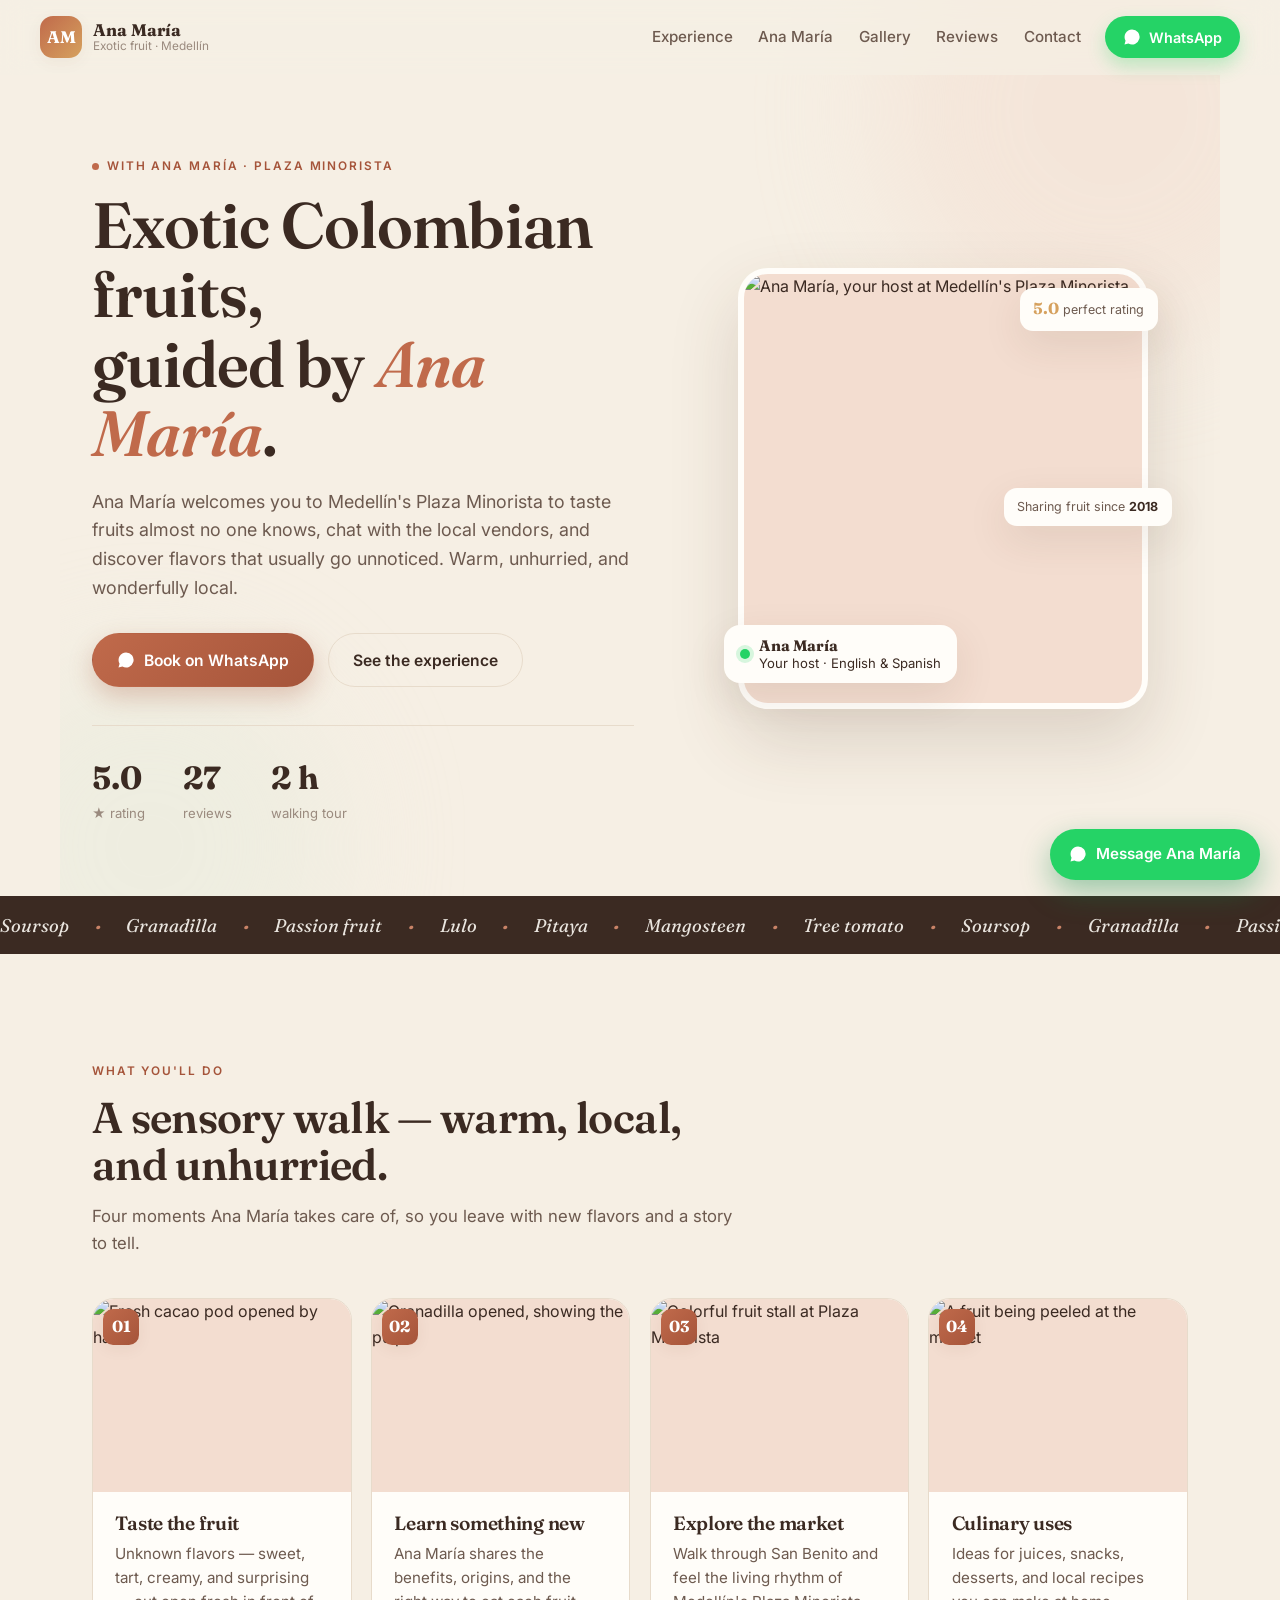
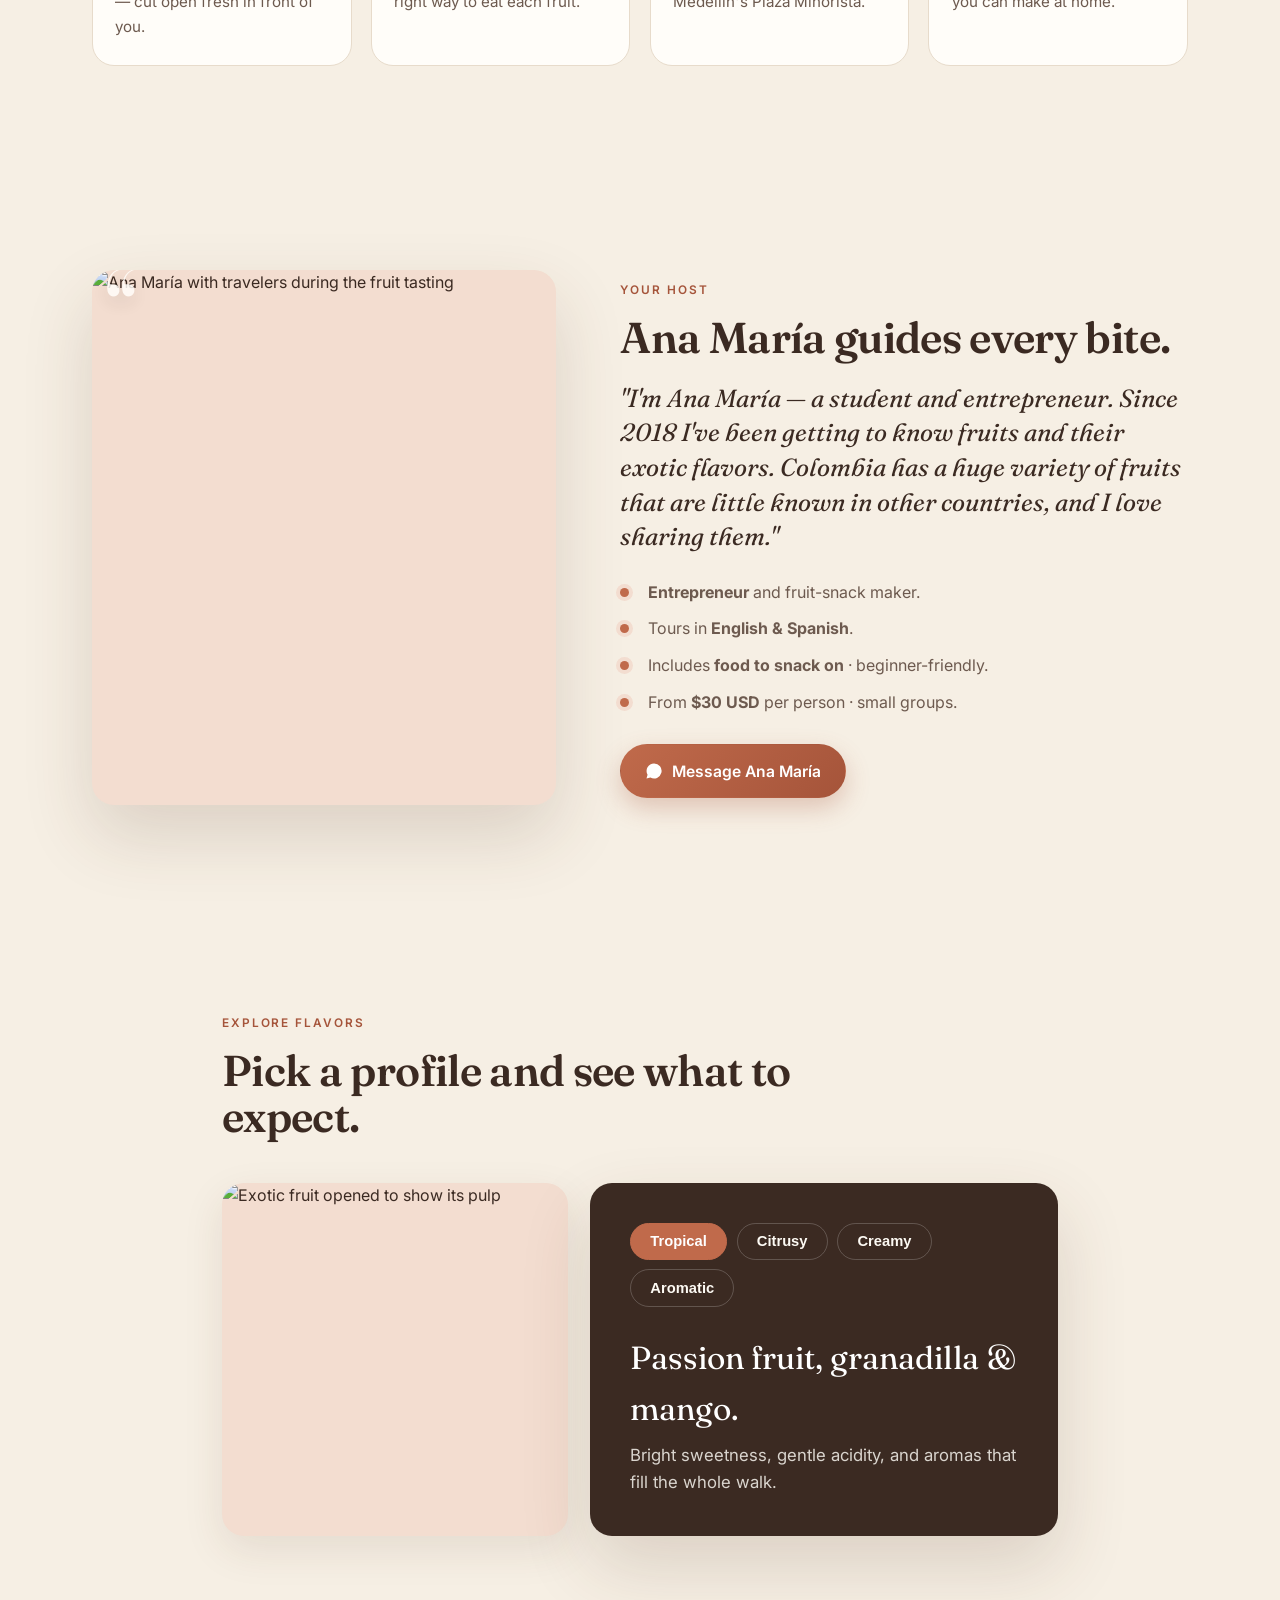
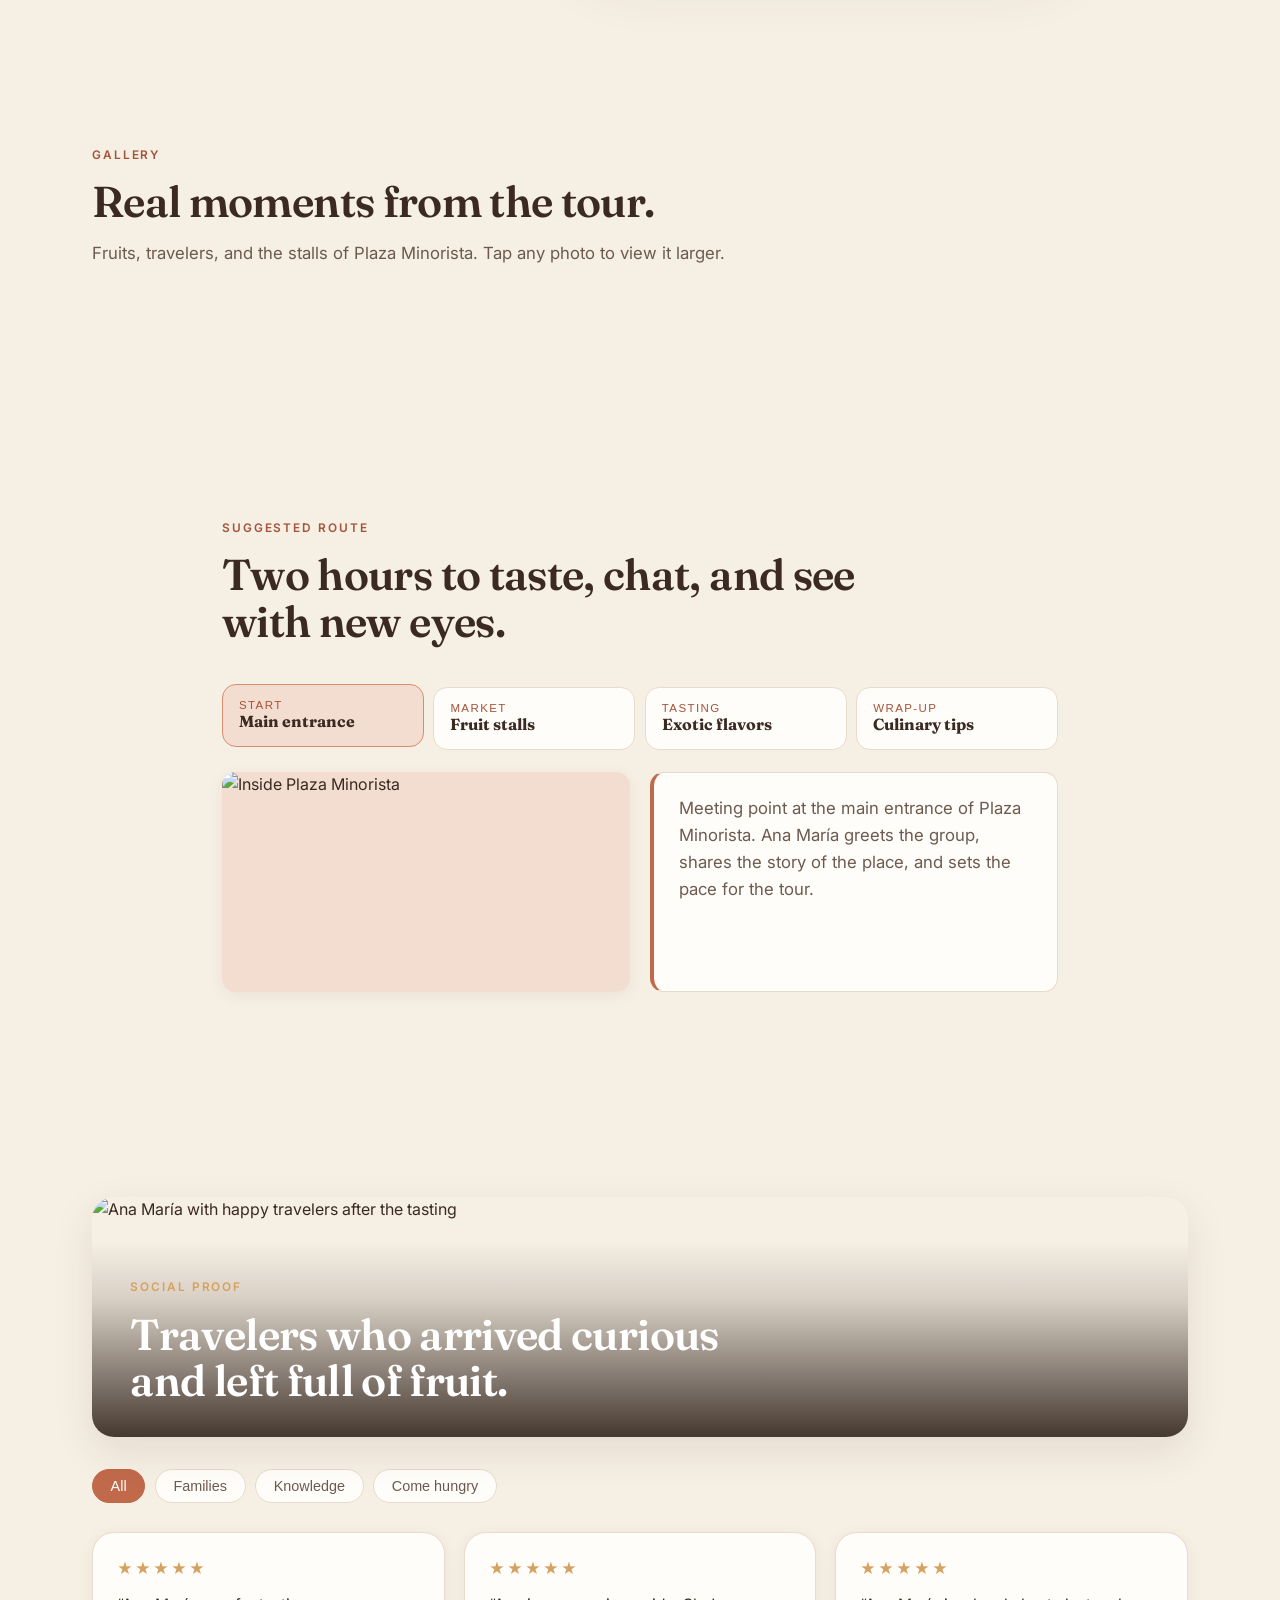
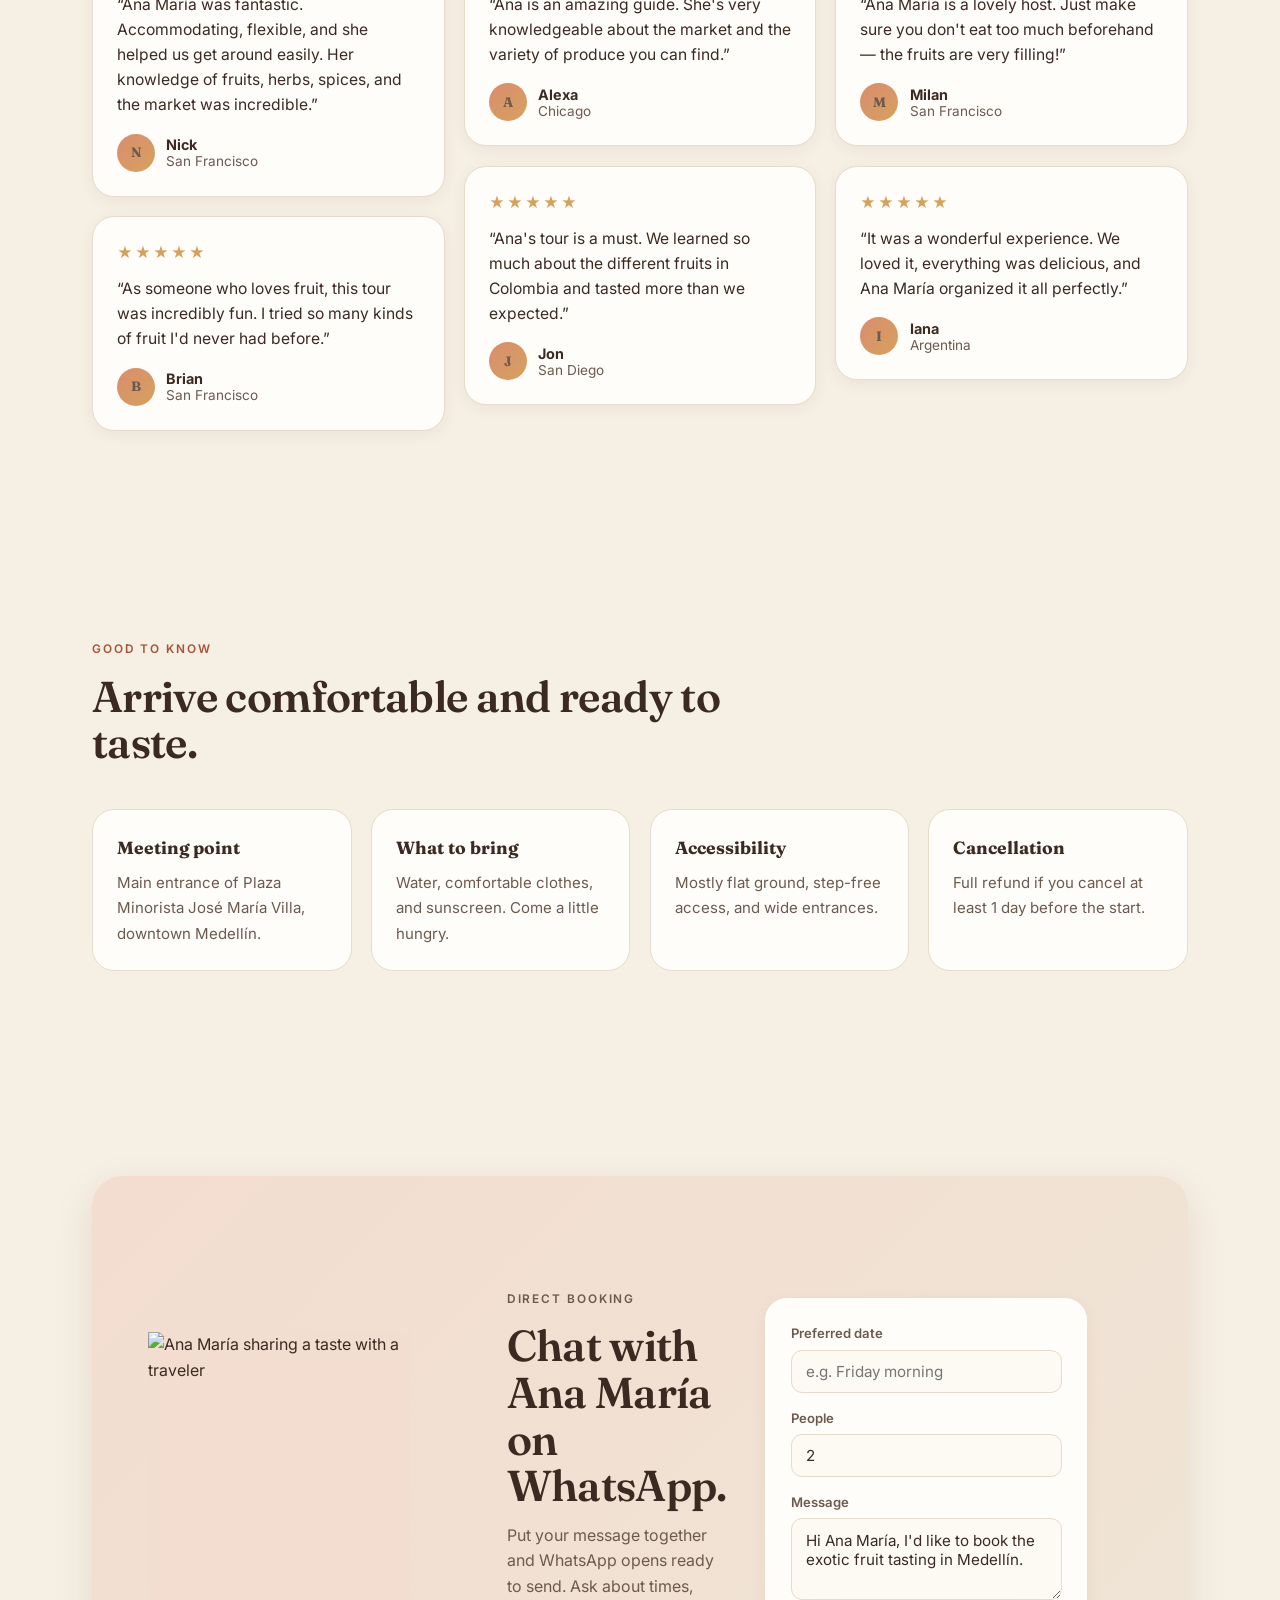
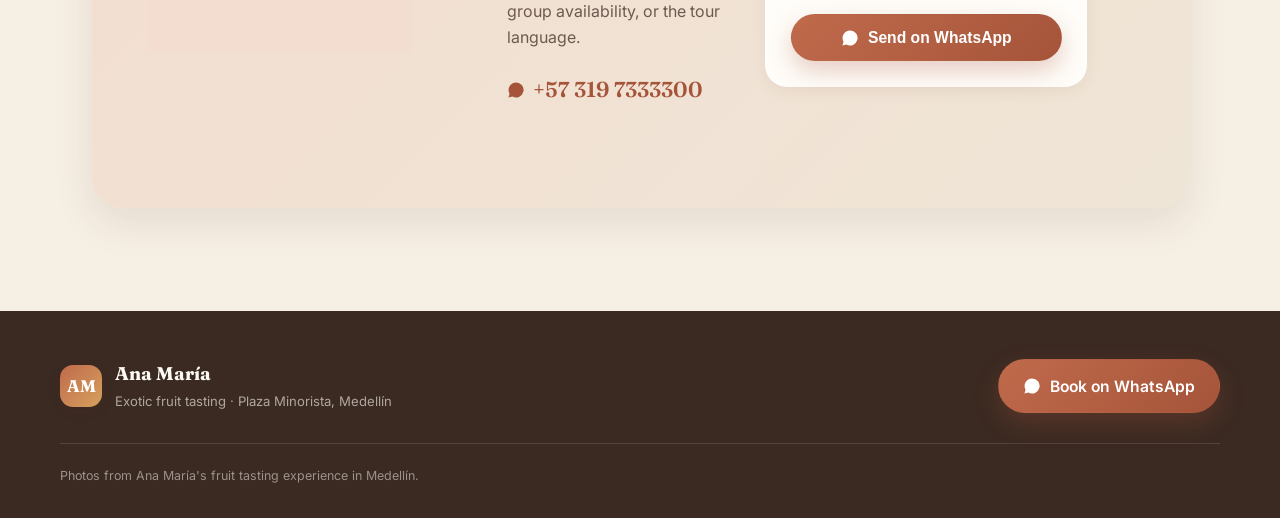
==== commit 291b0411: "Add files via upload" ====
--- a/index.html
+++ b/index.html
@@ -11,7 +11,7 @@
     <meta property="og:title" content="Exotic Fruit Tasting with Ana María | Medellín" />
     <meta property="og:description" content="Discover little-known Colombian fruits with Ana María at Medellín's Plaza Minorista. Book on WhatsApp." />
     <meta property="og:type" content="website" />
-    <meta property="og:image" content="./assets/ana-maria.png" />
+    <meta property="og:image" content="./assets/hero-anamaria.jpg" />
     <title>Exotic Fruit Tasting with Ana María · Medellín</title>
     <link rel="preconnect" href="https://fonts.googleapis.com" />
     <link rel="preconnect" href="https://fonts.gstatic.com" crossorigin />
@@ -19,11 +19,9 @@
       href="https://fonts.googleapis.com/css2?family=Fraunces:opsz,wght@9..144,400;9..144,500;9..144,600;9..144,700&family=Inter:wght@400;500;600&display=swap"
       rel="stylesheet"
     />
-    <link rel="preconnect" href="https://a0.muscache.com" />
     <link rel="stylesheet" href="./styles.css" />
   </head>
   <body>
-    <!-- Progress bar -->
     <div class="scroll-progress" data-progress aria-hidden="true"></div>
 
     <!-- Header -->
@@ -88,41 +86,22 @@
               <a class="button ghost" href="#galeria">See the experience</a>
             </div>
             <dl class="hero-stats" aria-label="Experience highlights">
-              <div>
-                <dt data-count="5.0" data-decimals="1">0</dt>
-                <dd>★ rating</dd>
-              </div>
-              <div>
-                <dt data-count="27">0</dt>
-                <dd>reviews</dd>
-              </div>
-              <div>
-                <dt data-count="2" data-suffix=" h">0</dt>
-                <dd>walking tour</dd>
-              </div>
+              <div><dt data-count="5.0" data-decimals="1">0</dt><dd>★ rating</dd></div>
+              <div><dt data-count="27">0</dt><dd>reviews</dd></div>
+              <div><dt data-count="2" data-suffix=" h">0</dt><dd>walking tour</dd></div>
             </dl>
           </div>
 
           <figure class="hero-portrait reveal">
             <div class="portrait-frame">
-              <img
-                src="./assets/ana-maria.png"
-                alt="Ana María smiling while holding an open soursop at Medellín's Plaza Minorista"
-              />
+              <img src="./assets/hero-anamaria.jpg" alt="Ana María, your host at Medellín's Plaza Minorista" />
             </div>
             <figcaption class="portrait-badge">
               <span class="status-dot"></span>
-              <span>
-                <strong>Ana María</strong>
-                Your host · English &amp; Spanish
-              </span>
+              <span><strong>Ana María</strong>Your host · English &amp; Spanish</span>
             </figcaption>
-            <div class="portrait-chip chip-rating" aria-hidden="true">
-              <strong>5.0</strong> perfect rating
-            </div>
-            <div class="portrait-chip chip-since" aria-hidden="true">
-              Sharing fruit since <strong>2018</strong>
-            </div>
+            <div class="portrait-chip chip-rating" aria-hidden="true"><strong>5.0</strong> perfect rating</div>
+            <div class="portrait-chip chip-since" aria-hidden="true">Sharing fruit since <strong>2018</strong></div>
           </figure>
         </div>
       </section>
@@ -145,30 +124,24 @@
         <div class="section-heading reveal">
           <p class="eyebrow">What you'll do</p>
           <h2>A sensory walk — warm, local, and unhurried.</h2>
-          <p class="section-sub">
-            Four moments Ana María takes care of, so you leave with new flavors and a story to tell.
-          </p>
+          <p class="section-sub">Four moments Ana María takes care of, so you leave with new flavors and a story to tell.</p>
         </div>
         <div class="feature-grid">
           <article class="feature-card reveal">
-            <span class="feature-num">01</span>
-            <h3>Taste the fruit</h3>
-            <p>Unknown flavors — sweet, tart, creamy, and surprising — cut open fresh in front of you.</p>
+            <div class="feature-photo"><img src="./assets/fruit-cacao.jpg" alt="Fresh cacao pod opened by hand" loading="lazy" /><span class="feature-num">01</span></div>
+            <div class="feature-body"><h3>Taste the fruit</h3><p>Unknown flavors — sweet, tart, creamy, and surprising — cut open fresh in front of you.</p></div>
           </article>
           <article class="feature-card reveal">
-            <span class="feature-num">02</span>
-            <h3>Learn something new</h3>
-            <p>Ana María shares the benefits, origins, and the right way to eat each fruit.</p>
+            <div class="feature-photo"><img src="./assets/fruit-granadilla.jpg" alt="Granadilla opened, showing the pulp" loading="lazy" /><span class="feature-num">02</span></div>
+            <div class="feature-body"><h3>Learn something new</h3><p>Ana María shares the benefits, origins, and the right way to eat each fruit.</p></div>
           </article>
           <article class="feature-card reveal">
-            <span class="feature-num">03</span>
-            <h3>Explore the market</h3>
-            <p>Walk through San Benito and feel the living rhythm of Medellín's Plaza Minorista.</p>
+            <div class="feature-photo"><img src="./assets/market-stall.jpg" alt="Colorful fruit stall at Plaza Minorista" loading="lazy" /><span class="feature-num">03</span></div>
+            <div class="feature-body"><h3>Explore the market</h3><p>Walk through San Benito and feel the living rhythm of Medellín's Plaza Minorista.</p></div>
           </article>
           <article class="feature-card reveal">
-            <span class="feature-num">04</span>
-            <h3>Culinary uses</h3>
-            <p>Ideas for juices, snacks, desserts, and local recipes you can make at home.</p>
+            <div class="feature-photo"><img src="./assets/fruit-peel.jpg" alt="A fruit being peeled at the market" loading="lazy" /><span class="feature-num">04</span></div>
+            <div class="feature-body"><h3>Culinary uses</h3><p>Ideas for juices, snacks, desserts, and local recipes you can make at home.</p></div>
           </article>
         </div>
       </section>
@@ -176,11 +149,7 @@
       <!-- HOST -->
       <section class="section host-section" id="anfitriona">
         <div class="host-photo reveal">
-          <img
-            data-fallback
-            src="https://a0.muscache.com/im/pictures/Mt/MtTemplate-4054609/original/8879d65d-65a2-438f-9f75-5bac86ba6a44.jpeg?im_w=900"
-            alt="Ana María with a traveler during the fruit tasting at Plaza Minorista"
-          />
+          <img src="./assets/host-anamaria.jpg" alt="Ana María with travelers during the fruit tasting" loading="lazy" />
           <div class="host-quotemark" aria-hidden="true">“</div>
         </div>
         <div class="host-copy reveal">
@@ -215,15 +184,18 @@
           <p class="eyebrow">Explore flavors</p>
           <h2>Pick a profile and see what to expect.</h2>
         </div>
-        <div class="taste-lab reveal">
-          <div class="taste-controls" role="tablist" aria-label="Flavor profiles">
-            <button class="taste-tab active" type="button" data-taste="tropical" role="tab" aria-selected="true">Tropical</button>
-            <button class="taste-tab" type="button" data-taste="citrico" role="tab" aria-selected="false">Citrusy</button>
-            <button class="taste-tab" type="button" data-taste="cremoso" role="tab" aria-selected="false">Creamy</button>
-            <button class="taste-tab" type="button" data-taste="aromatico" role="tab" aria-selected="false">Aromatic</button>
-          </div>
-          <div class="taste-result" data-taste-result role="tabpanel">
-            <!-- filled by JS -->
+        <div class="taste-wrap reveal">
+          <figure class="taste-photo">
+            <img data-taste-image src="./assets/fruit-yellow.jpg" alt="Exotic fruit opened to show its pulp" loading="lazy" />
+          </figure>
+          <div class="taste-lab">
+            <div class="taste-controls" role="tablist" aria-label="Flavor profiles">
+              <button class="taste-tab active" type="button" data-taste="tropical" role="tab" aria-selected="true">Tropical</button>
+              <button class="taste-tab" type="button" data-taste="citrico" role="tab" aria-selected="false">Citrusy</button>
+              <button class="taste-tab" type="button" data-taste="cremoso" role="tab" aria-selected="false">Creamy</button>
+              <button class="taste-tab" type="button" data-taste="aromatico" role="tab" aria-selected="false">Aromatic</button>
+            </div>
+            <div class="taste-result" data-taste-result role="tabpanel"></div>
           </div>
         </div>
       </section>
@@ -232,10 +204,8 @@
       <section class="section gallery-section" id="galeria">
         <div class="section-heading reveal">
           <p class="eyebrow">Gallery</p>
-          <h2>The real colors of the market.</h2>
-          <p class="section-sub">
-            Fruits and stalls from Plaza Minorista. Tap any photo to view it larger.
-          </p>
+          <h2>Real moments from the tour.</h2>
+          <p class="section-sub">Fruits, travelers, and the stalls of Plaza Minorista. Tap any photo to view it larger.</p>
         </div>
         <div class="gallery-grid reveal" data-gallery></div>
       </section>
@@ -248,29 +218,26 @@
         </div>
         <div class="timeline reveal">
           <div class="timeline-tabs" role="tablist" aria-label="Tour stages">
-            <button class="timeline-item active" type="button" data-step="0">
-              <span>Start</span><strong>Main entrance</strong>
-            </button>
-            <button class="timeline-item" type="button" data-step="1">
-              <span>Market</span><strong>Fruit stalls</strong>
-            </button>
-            <button class="timeline-item" type="button" data-step="2">
-              <span>Tasting</span><strong>Exotic flavors</strong>
-            </button>
-            <button class="timeline-item" type="button" data-step="3">
-              <span>Wrap-up</span><strong>Culinary tips</strong>
-            </button>
-          </div>
-          <div class="timeline-detail" data-step-detail></div>
+            <button class="timeline-item active" type="button" data-step="0"><span>Start</span><strong>Main entrance</strong></button>
+            <button class="timeline-item" type="button" data-step="1"><span>Market</span><strong>Fruit stalls</strong></button>
+            <button class="timeline-item" type="button" data-step="2"><span>Tasting</span><strong>Exotic flavors</strong></button>
+            <button class="timeline-item" type="button" data-step="3"><span>Wrap-up</span><strong>Culinary tips</strong></button>
+          </div>
+          <div class="timeline-panel">
+            <figure class="timeline-photo"><img data-step-image src="./assets/market-corridor.jpg" alt="Inside Plaza Minorista" loading="lazy" /></figure>
+            <div class="timeline-detail" data-step-detail></div>
+          </div>
         </div>
       </section>
 
       <!-- REVIEWS -->
       <section class="section reviews-section" id="resenas">
-        <div class="section-heading reveal">
-          <p class="eyebrow">Social proof</p>
-          <h2>Travelers who arrived curious and left full of fruit.</h2>
-          <p class="section-sub">Real reviews from Ana María's experience.</p>
+        <div class="reviews-banner reveal">
+          <img src="./assets/ana-trio.jpg" alt="Ana María with happy travelers after the tasting" loading="lazy" />
+          <div class="reviews-banner-copy">
+            <p class="eyebrow light">Social proof</p>
+            <h2>Travelers who arrived curious and left full of fruit.</h2>
+          </div>
         </div>
         <div class="review-tools reveal">
           <button class="filter-chip active" type="button" data-filter="all">All</button>
@@ -288,62 +255,37 @@
           <h2>Arrive comfortable and ready to taste.</h2>
         </div>
         <div class="practical-grid">
-          <div class="practical-item reveal">
-            <strong>Meeting point</strong>
-            <span>Main entrance of Plaza Minorista José María Villa, downtown Medellín.</span>
-          </div>
-          <div class="practical-item reveal">
-            <strong>What to bring</strong>
-            <span>Water, comfortable clothes, and sunscreen. Come a little hungry.</span>
-          </div>
-          <div class="practical-item reveal">
-            <strong>Accessibility</strong>
-            <span>Mostly flat ground, step-free access, and wide entrances.</span>
-          </div>
-          <div class="practical-item reveal">
-            <strong>Cancellation</strong>
-            <span>Full refund if you cancel at least 1 day before the start.</span>
-          </div>
+          <div class="practical-item reveal"><strong>Meeting point</strong><span>Main entrance of Plaza Minorista José María Villa, downtown Medellín.</span></div>
+          <div class="practical-item reveal"><strong>What to bring</strong><span>Water, comfortable clothes, and sunscreen. Come a little hungry.</span></div>
+          <div class="practical-item reveal"><strong>Accessibility</strong><span>Mostly flat ground, step-free access, and wide entrances.</span></div>
+          <div class="practical-item reveal"><strong>Cancellation</strong><span>Full refund if you cancel at least 1 day before the start.</span></div>
         </div>
       </section>
 
       <!-- CONTACT -->
       <section class="section contact-section" id="contacto">
         <div class="contact-card reveal">
-          <div class="contact-copy">
-            <p class="eyebrow">Direct booking</p>
-            <h2>Chat with Ana María on WhatsApp.</h2>
-            <p>
-              Put your message together and WhatsApp opens ready to send. Ask about times, group
-              availability, or the tour language.
-            </p>
-            <a class="contact-phone" href="https://wa.me/573197333300" target="_blank" rel="noopener">
-              <span class="wa-icon" aria-hidden="true"></span> +57 319 7333300
-            </a>
-          </div>
-          <form class="message-builder" data-message-form>
-            <label>
-              Preferred date
-              <input name="date" type="text" placeholder="e.g. Friday morning" />
-            </label>
-            <label>
-              People
-              <input name="people" type="number" min="1" max="20" value="2" />
-            </label>
-            <label>
-              Message
-              <textarea name="message" rows="3">Hi Ana María, I'd like to book the exotic fruit tasting in Medellín.</textarea>
-            </label>
-            <button class="button primary full" type="submit">
-              <span class="wa-icon" aria-hidden="true"></span>
-              Send on WhatsApp
-            </button>
-          </form>
+          <div class="contact-photo"><img src="./assets/ana-guest2.jpg" alt="Ana María sharing a taste with a traveler" loading="lazy" /></div>
+          <div class="contact-inner">
+            <div class="contact-copy">
+              <p class="eyebrow">Direct booking</p>
+              <h2>Chat with Ana María on WhatsApp.</h2>
+              <p>Put your message together and WhatsApp opens ready to send. Ask about times, group availability, or the tour language.</p>
+              <a class="contact-phone" href="https://wa.me/573197333300" target="_blank" rel="noopener">
+                <span class="wa-icon" aria-hidden="true"></span> +57 319 7333300
+              </a>
+            </div>
+            <form class="message-builder" data-message-form>
+              <label>Preferred date<input name="date" type="text" placeholder="e.g. Friday morning" /></label>
+              <label>People<input name="people" type="number" min="1" max="20" value="2" /></label>
+              <label>Message<textarea name="message" rows="3">Hi Ana María, I'd like to book the exotic fruit tasting in Medellín.</textarea></label>
+              <button class="button primary full" type="submit"><span class="wa-icon" aria-hidden="true"></span>Send on WhatsApp</button>
+            </form>
+          </div>
         </div>
       </section>
     </main>
 
-    <!-- Floating WhatsApp -->
     <a
       class="floating-whatsapp"
       href="https://wa.me/573197333300?text=Hi%20Ana%20Mar%C3%ADa%2C%20I%27d%20like%20to%20book%20the%20exotic%20fruit%20tasting%20in%20Medell%C3%ADn."
@@ -355,7 +297,6 @@
       <span class="fw-text">Message Ana María</span>
     </a>
 
-    <!-- Lightbox -->
     <div class="lightbox" data-lightbox aria-hidden="true">
       <button class="lb-close" type="button" aria-label="Close" data-lb-close>&times;</button>
       <button class="lb-nav lb-prev" type="button" aria-label="Previous" data-lb-prev>&larr;</button>
@@ -370,10 +311,7 @@
       <div class="footer-inner">
         <div class="footer-brand">
           <span class="brand-mark">AM</span>
-          <span>
-            <strong>Ana María</strong>
-            <small>Exotic fruit tasting · Plaza Minorista, Medellín</small>
-          </span>
+          <span><strong>Ana María</strong><small>Exotic fruit tasting · Plaza Minorista, Medellín</small></span>
         </div>
         <a
           class="button primary"
@@ -385,9 +323,7 @@
           Book on WhatsApp
         </a>
       </div>
-      <p class="footer-note">
-        Photos from Ana María's Airbnb experience. Portrait provided for this page.
-      </p>
+      <p class="footer-note">Photos from Ana María's fruit tasting experience in Medellín.</p>
     </footer>
 
     <script src="./script.js"></script>
--- a/styles.css
+++ b/styles.css
@@ -289,23 +289,57 @@
   background: var(--surface);
   border: 1px solid var(--line);
   border-radius: var(--radius);
-  padding: 1.8rem 1.5rem;
+  overflow: hidden;
   transition: transform 0.35s var(--ease), box-shadow 0.35s, border-color 0.35s;
-  position: relative; overflow: hidden;
-}
-.feature-card::before {
-  content: ""; position: absolute; inset: 0 0 auto 0; height: 3px;
-  background: linear-gradient(90deg, var(--clay), var(--gold));
-  transform: scaleX(0); transform-origin: left; transition: transform 0.4s var(--ease);
+  display: flex; flex-direction: column;
 }
 .feature-card:hover { transform: translateY(-8px); box-shadow: var(--shadow-md); border-color: transparent; }
-.feature-card:hover::before { transform: scaleX(1); }
+.feature-photo { position: relative; aspect-ratio: 4/3; overflow: hidden; background: var(--clay-tint); }
+.feature-photo img { width: 100%; height: 100%; object-fit: cover; transition: transform 0.6s var(--ease); }
+.feature-card:hover .feature-photo img { transform: scale(1.07); }
 .feature-num {
-  font-family: "Fraunces", serif; font-size: 1.5rem; font-weight: 700;
-  color: var(--clay); display: inline-block; margin-bottom: 0.7rem;
-}
-.feature-card h3 { margin-bottom: 0.5rem; }
-.feature-card p { color: var(--ink-soft); font-size: 0.95rem; }
+  position: absolute; top: 10px; left: 10px;
+  font-family: "Fraunces", serif; font-size: 1rem; font-weight: 700; color: #fff;
+  width: 36px; height: 36px; border-radius: 10px; display: grid; place-items: center;
+  background: linear-gradient(135deg, var(--clay), var(--clay-deep)); box-shadow: var(--shadow-sm);
+}
+.feature-body { padding: 1.3rem 1.4rem 1.6rem; }
+.feature-body h3 { margin-bottom: 0.5rem; }
+.feature-body p { color: var(--ink-soft); font-size: 0.95rem; }
+
+/* Flavor explorer with photo */
+.taste-wrap { display: grid; grid-template-columns: 0.85fr 1.15fr; gap: 1.4rem; align-items: stretch; }
+.taste-photo { margin: 0; border-radius: var(--radius); overflow: hidden; box-shadow: var(--shadow-md); background: var(--clay-tint); min-height: 260px; }
+.taste-photo img { width: 100%; height: 100%; object-fit: cover; animation: fadeUp 0.5s var(--ease); }
+
+/* Timeline with photo */
+.timeline-panel { display: grid; grid-template-columns: 1fr 1fr; gap: 1.2rem; align-items: stretch; }
+.timeline-photo { margin: 0; border-radius: var(--radius-sm); overflow: hidden; box-shadow: var(--shadow-sm); background: var(--clay-tint); min-height: 220px; }
+.timeline-photo img { width: 100%; height: 100%; object-fit: cover; animation: fadeUp 0.5s var(--ease); }
+
+/* Reviews banner */
+.reviews-banner {
+  position: relative; border-radius: var(--radius); overflow: hidden;
+  margin-bottom: 2rem; box-shadow: var(--shadow-md); min-height: 240px;
+  display: flex; align-items: flex-end;
+}
+.reviews-banner img { position: absolute; inset: 0; width: 100%; height: 100%; object-fit: cover; object-position: center 35%; }
+.reviews-banner-copy {
+  position: relative; z-index: 1; padding: 2rem clamp(1.2rem, 4vw, 2.4rem);
+  background: linear-gradient(to top, rgba(40,26,18,0.86), rgba(40,26,18,0.15) 70%, transparent);
+  width: 100%;
+}
+.reviews-banner-copy h2 { color: #fff; max-width: 620px; }
+.eyebrow.light { color: var(--gold); }
+
+/* Contact photo */
+.contact-card { grid-template-columns: 0.8fr 1.2fr; padding: 0; overflow: hidden; align-items: stretch; }
+.contact-photo { position: relative; min-height: 320px; background: var(--clay-tint); }
+.contact-photo img { position: absolute; inset: 0; width: 100%; height: 100%; object-fit: cover; }
+.contact-inner {
+  display: grid; grid-template-columns: 1fr 1fr; gap: clamp(1.2rem, 3vw, 2.4rem);
+  padding: clamp(1.6rem, 4vw, 2.8rem); align-items: center;
+}
 
 /* ---------- Anfitriona ---------- */
 .host-section {
@@ -545,6 +579,11 @@
   .reviews-grid { columns: 2; }
   .gallery-grid { grid-template-columns: repeat(3, 1fr); }
   .contact-card { grid-template-columns: 1fr; }
+  .contact-inner { grid-template-columns: 1fr; }
+  .contact-photo { min-height: 260px; }
+  .taste-wrap { grid-template-columns: 1fr; }
+  .taste-photo { min-height: 240px; }
+  .timeline-panel { grid-template-columns: 1fr; }
   .timeline-tabs { grid-template-columns: repeat(2, 1fr); }
 }
 
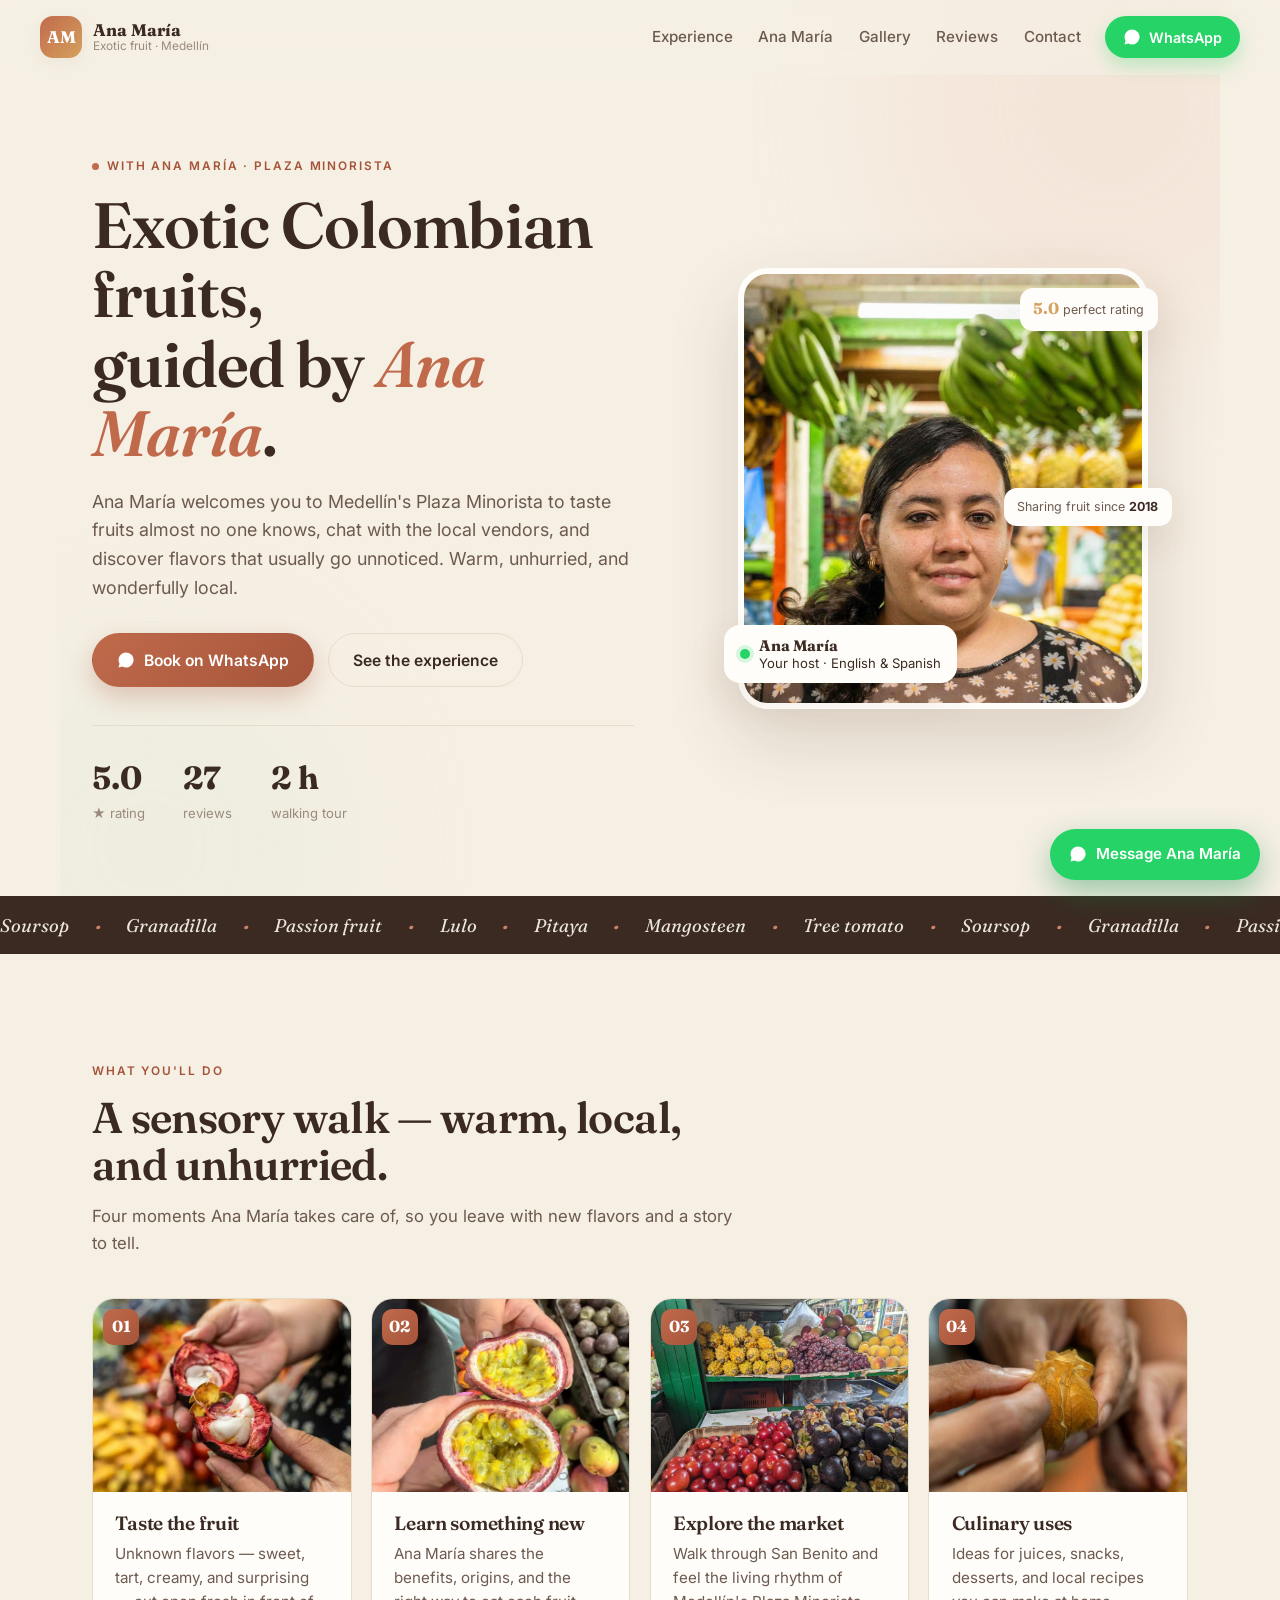
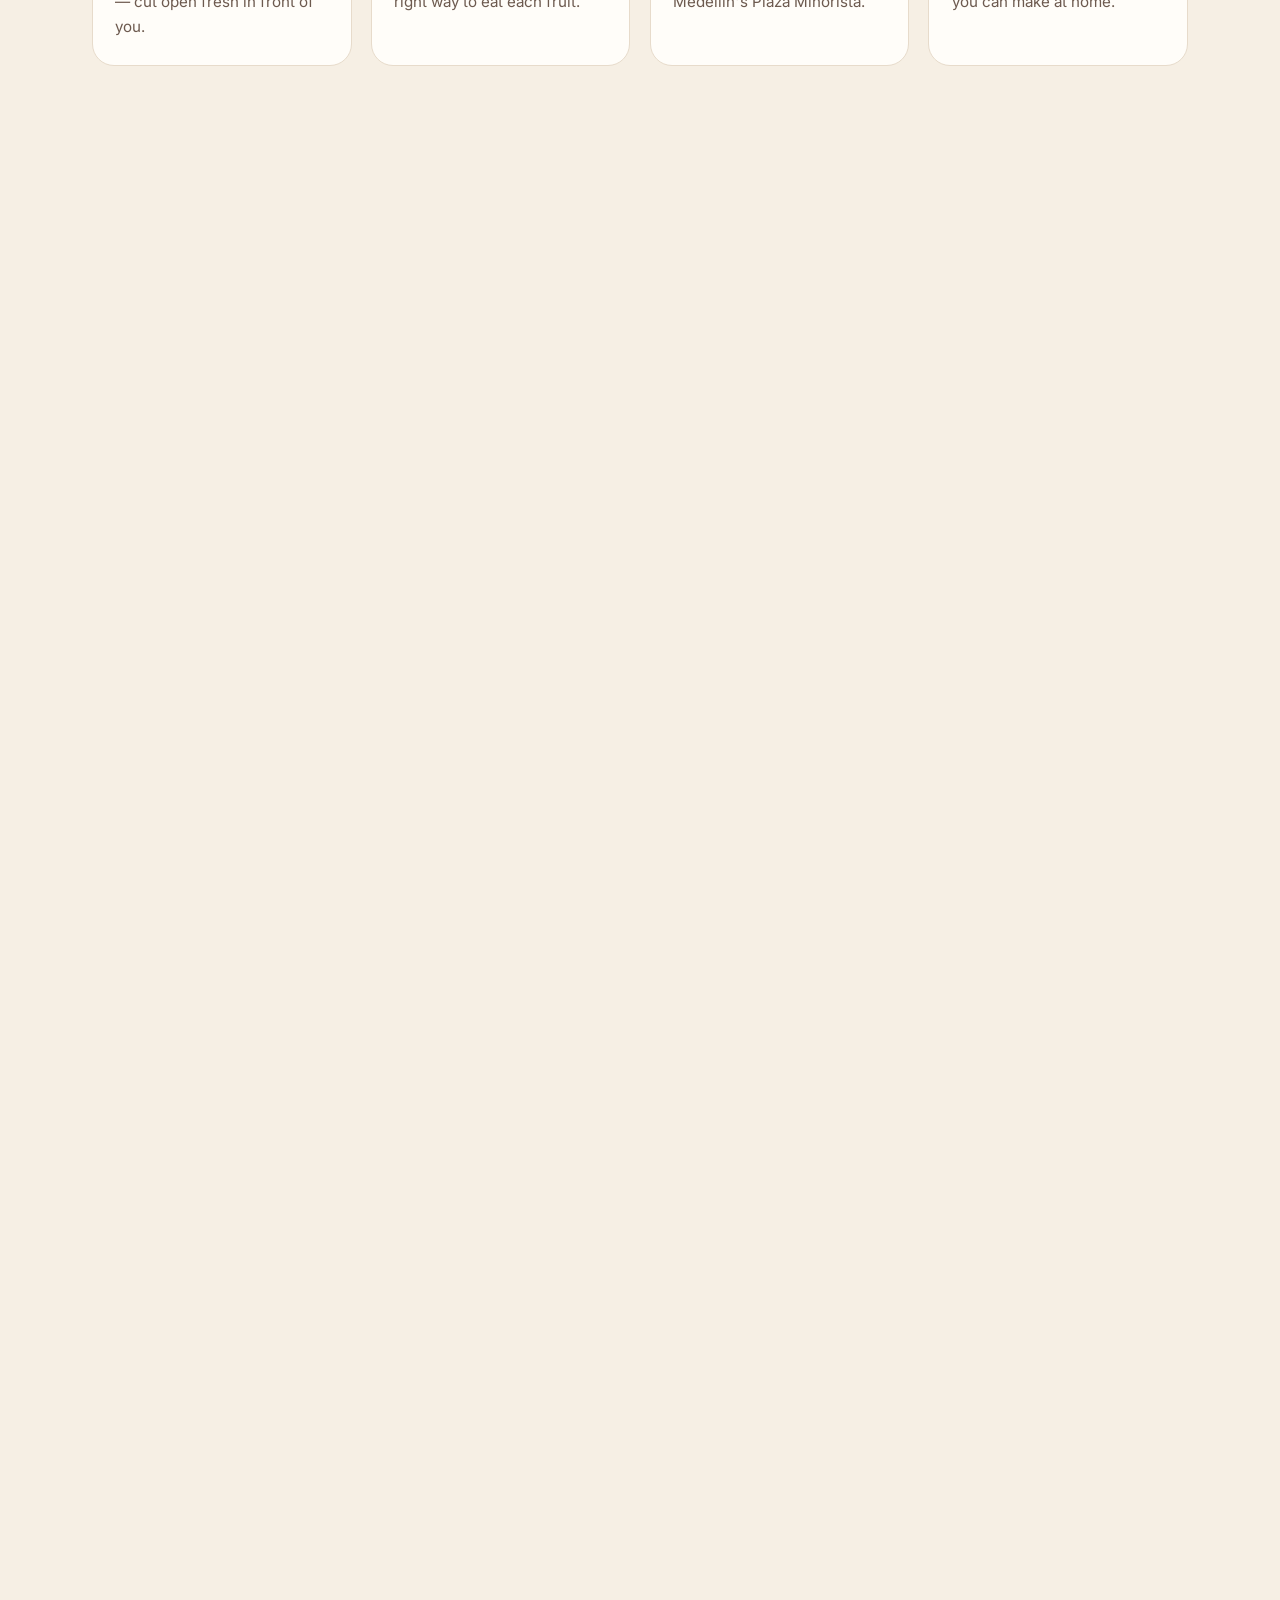
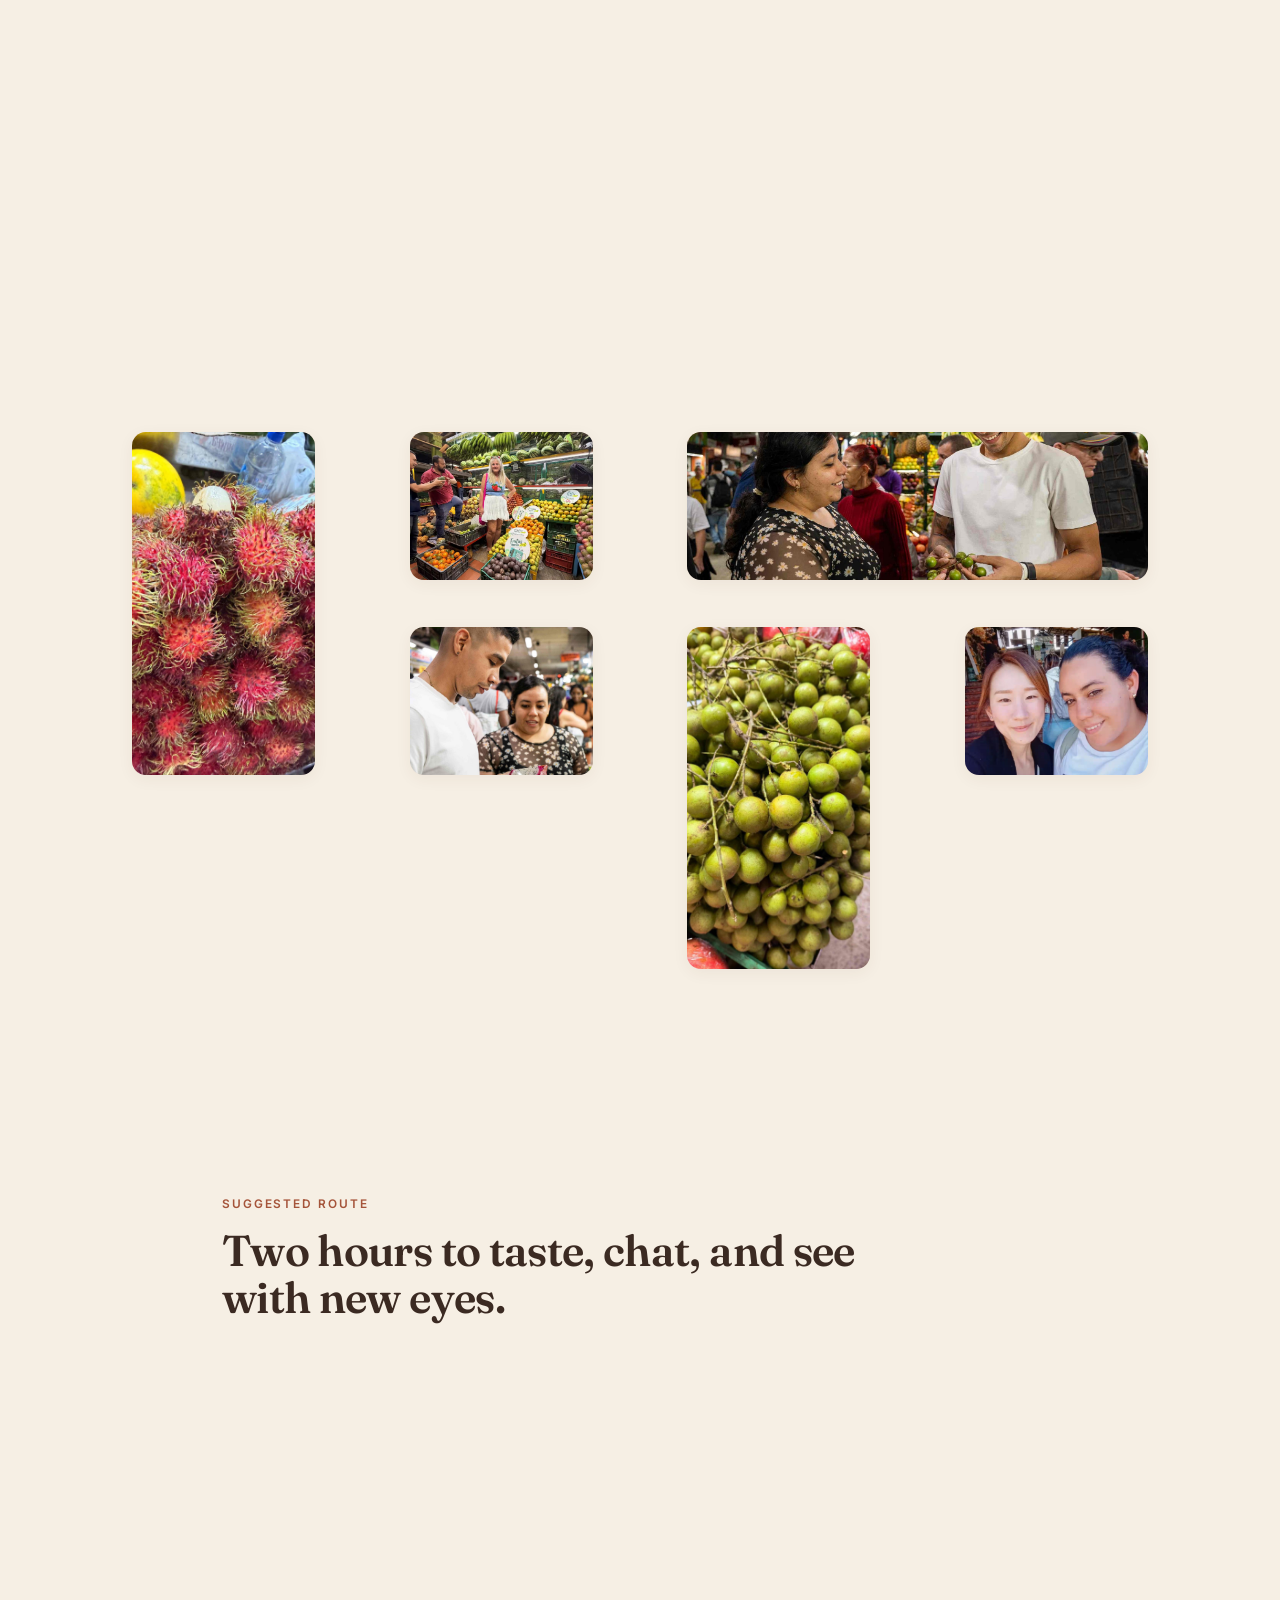
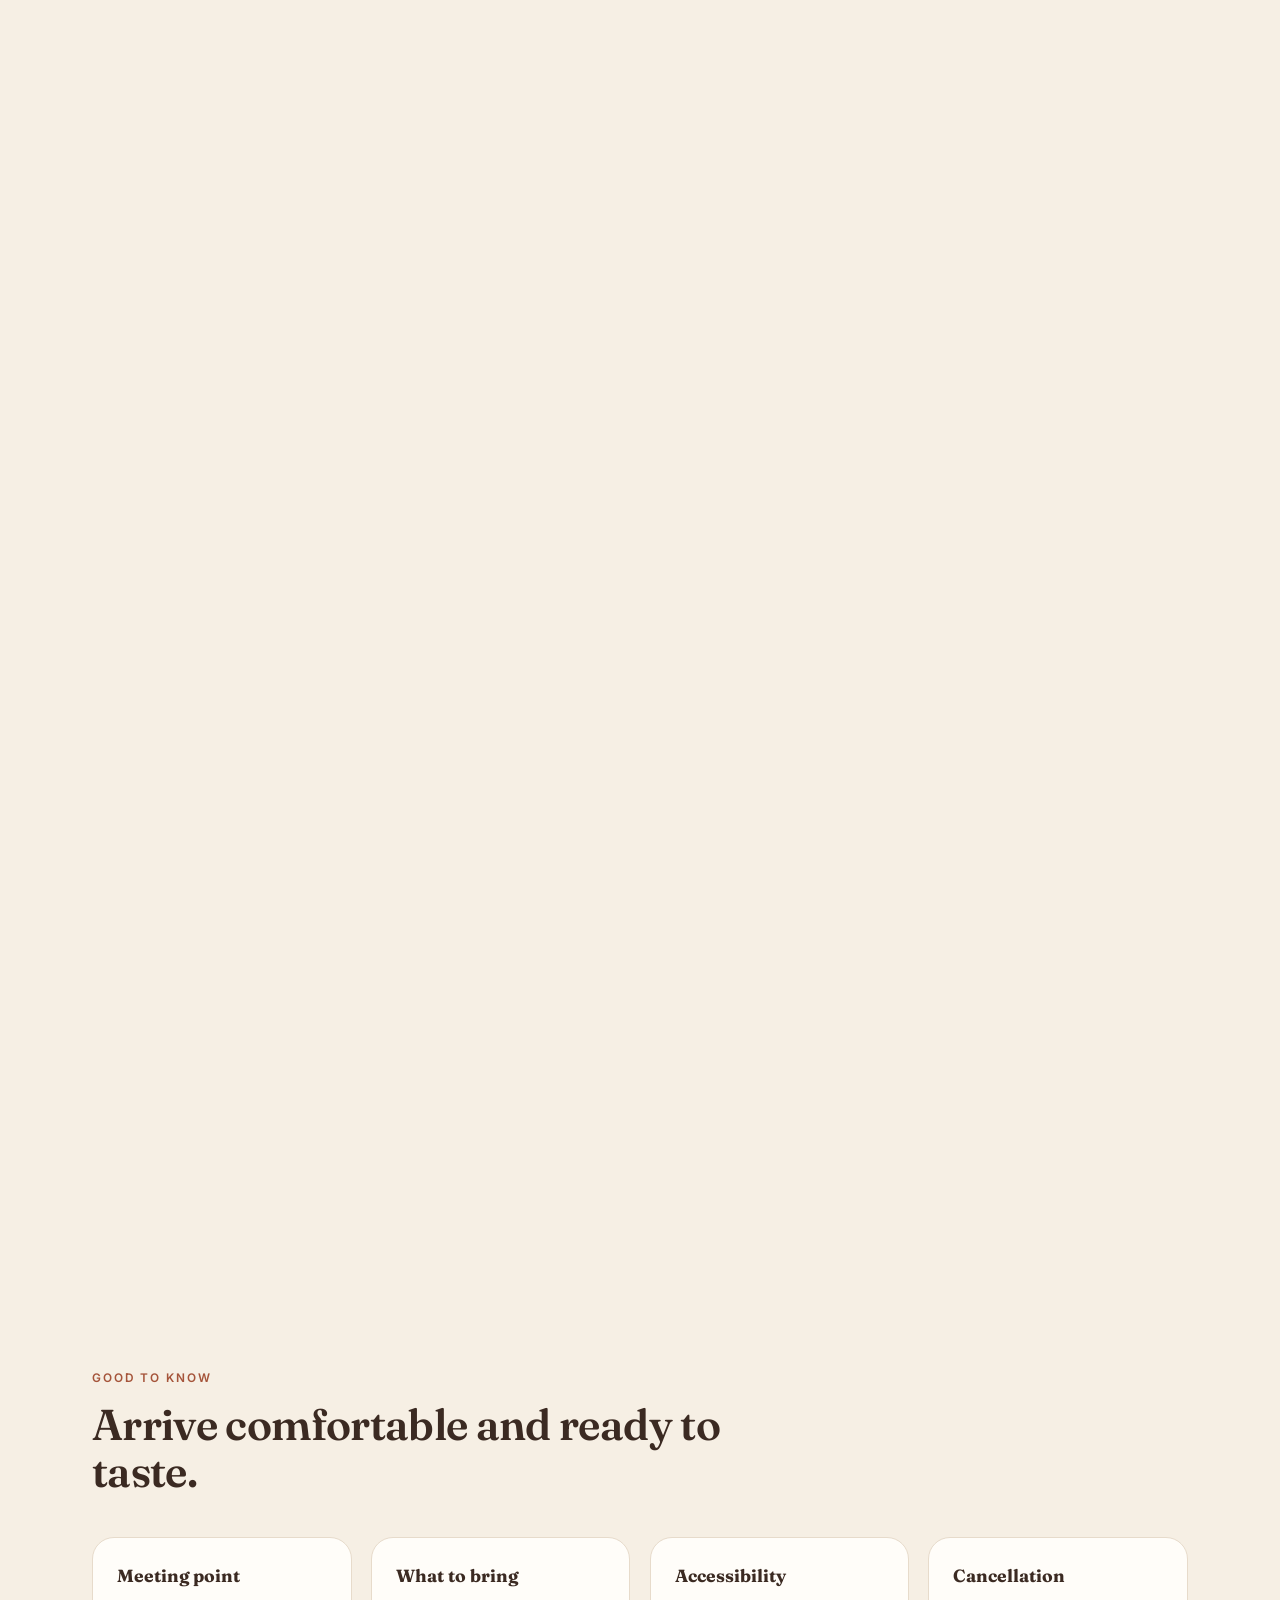
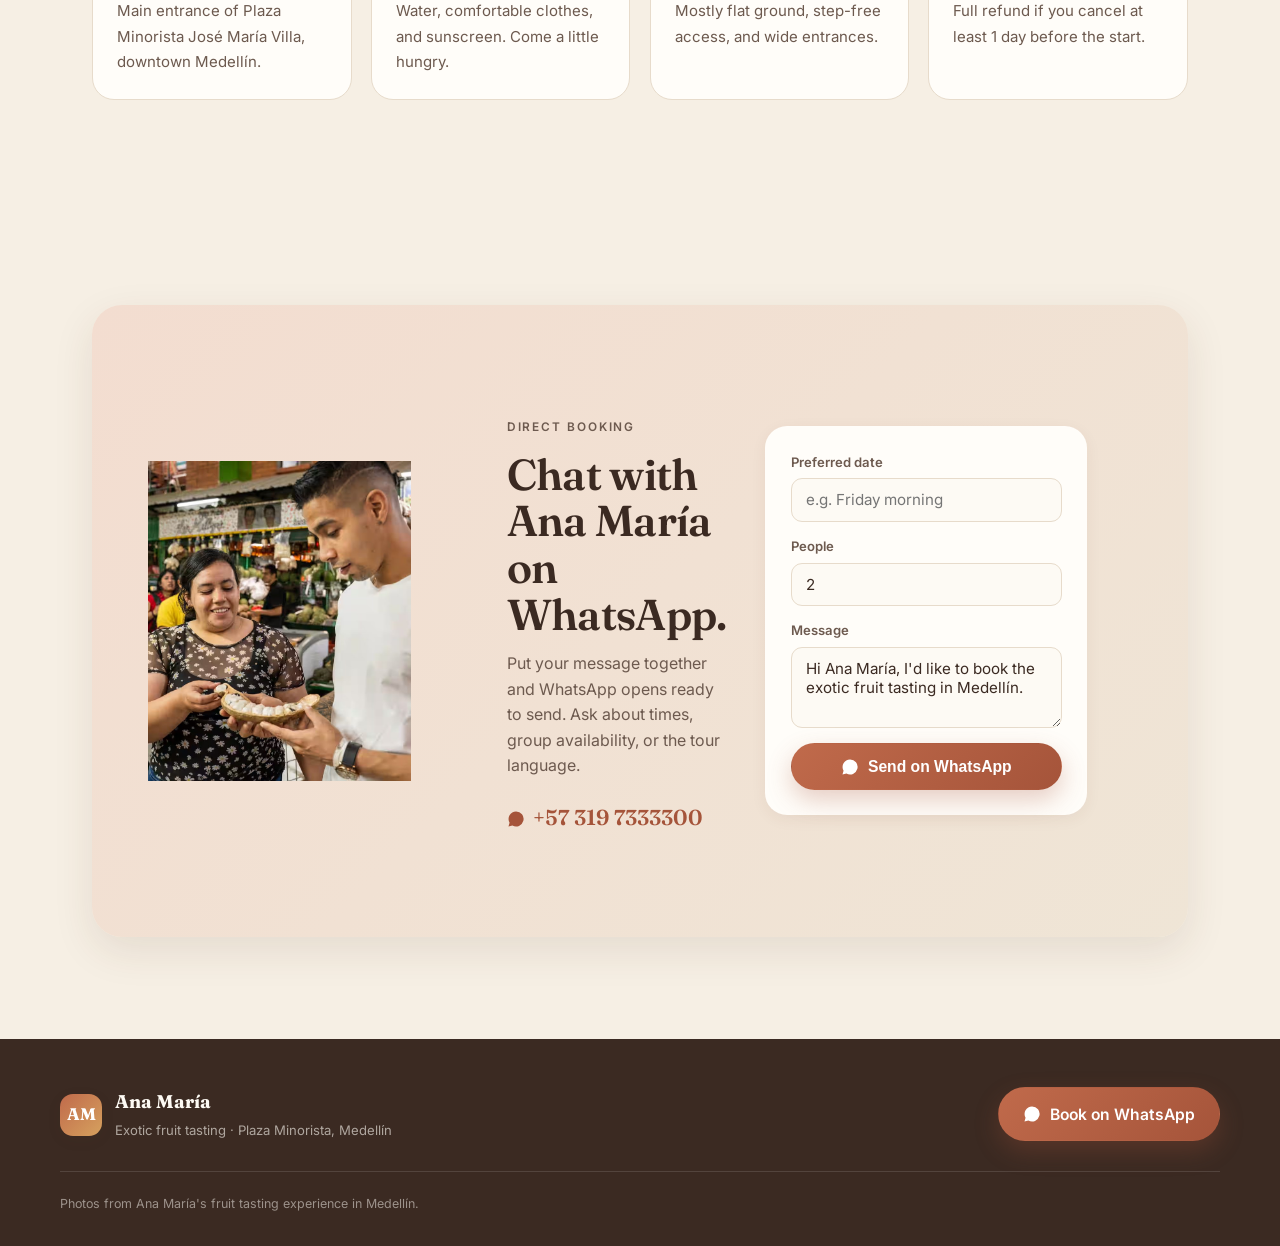
==== commit a6d14785: "Add files via upload" ====
--- a/index.html
+++ b/index.html
@@ -11,7 +11,7 @@
     <meta property="og:title" content="Exotic Fruit Tasting with Ana María | Medellín" />
     <meta property="og:description" content="Discover little-known Colombian fruits with Ana María at Medellín's Plaza Minorista. Book on WhatsApp." />
     <meta property="og:type" content="website" />
-    <meta property="og:image" content="./assets/hero-anamaria.jpg" />
+    <meta property="og:image" content="./hero-anamaria.jpg" />
     <title>Exotic Fruit Tasting with Ana María · Medellín</title>
     <link rel="preconnect" href="https://fonts.googleapis.com" />
     <link rel="preconnect" href="https://fonts.gstatic.com" crossorigin />
@@ -94,7 +94,7 @@
 
           <figure class="hero-portrait reveal">
             <div class="portrait-frame">
-              <img src="./assets/hero-anamaria.jpg" alt="Ana María, your host at Medellín's Plaza Minorista" />
+              <img src="./hero-anamaria.jpg" alt="Ana María, your host at Medellín's Plaza Minorista" />
             </div>
             <figcaption class="portrait-badge">
               <span class="status-dot"></span>
@@ -128,19 +128,19 @@
         </div>
         <div class="feature-grid">
           <article class="feature-card reveal">
-            <div class="feature-photo"><img src="./assets/fruit-cacao.jpg" alt="Fresh cacao pod opened by hand" loading="lazy" /><span class="feature-num">01</span></div>
+            <div class="feature-photo"><img src="./fruit-cacao.jpg" alt="Fresh cacao pod opened by hand" loading="lazy" /><span class="feature-num">01</span></div>
             <div class="feature-body"><h3>Taste the fruit</h3><p>Unknown flavors — sweet, tart, creamy, and surprising — cut open fresh in front of you.</p></div>
           </article>
           <article class="feature-card reveal">
-            <div class="feature-photo"><img src="./assets/fruit-granadilla.jpg" alt="Granadilla opened, showing the pulp" loading="lazy" /><span class="feature-num">02</span></div>
+            <div class="feature-photo"><img src="./fruit-granadilla.jpg" alt="Granadilla opened, showing the pulp" loading="lazy" /><span class="feature-num">02</span></div>
             <div class="feature-body"><h3>Learn something new</h3><p>Ana María shares the benefits, origins, and the right way to eat each fruit.</p></div>
           </article>
           <article class="feature-card reveal">
-            <div class="feature-photo"><img src="./assets/market-stall.jpg" alt="Colorful fruit stall at Plaza Minorista" loading="lazy" /><span class="feature-num">03</span></div>
+            <div class="feature-photo"><img src="./market-stall.jpg" alt="Colorful fruit stall at Plaza Minorista" loading="lazy" /><span class="feature-num">03</span></div>
             <div class="feature-body"><h3>Explore the market</h3><p>Walk through San Benito and feel the living rhythm of Medellín's Plaza Minorista.</p></div>
           </article>
           <article class="feature-card reveal">
-            <div class="feature-photo"><img src="./assets/fruit-peel.jpg" alt="A fruit being peeled at the market" loading="lazy" /><span class="feature-num">04</span></div>
+            <div class="feature-photo"><img src="./fruit-peel.jpg" alt="A fruit being peeled at the market" loading="lazy" /><span class="feature-num">04</span></div>
             <div class="feature-body"><h3>Culinary uses</h3><p>Ideas for juices, snacks, desserts, and local recipes you can make at home.</p></div>
           </article>
         </div>
@@ -149,7 +149,7 @@
       <!-- HOST -->
       <section class="section host-section" id="anfitriona">
         <div class="host-photo reveal">
-          <img src="./assets/host-anamaria.jpg" alt="Ana María with travelers during the fruit tasting" loading="lazy" />
+          <img src="./host-anamaria.jpg" alt="Ana María with travelers during the fruit tasting" loading="lazy" />
           <div class="host-quotemark" aria-hidden="true">“</div>
         </div>
         <div class="host-copy reveal">
@@ -186,7 +186,7 @@
         </div>
         <div class="taste-wrap reveal">
           <figure class="taste-photo">
-            <img data-taste-image src="./assets/fruit-yellow.jpg" alt="Exotic fruit opened to show its pulp" loading="lazy" />
+            <img data-taste-image src="./fruit-yellow.jpg" alt="Exotic fruit opened to show its pulp" loading="lazy" />
           </figure>
           <div class="taste-lab">
             <div class="taste-controls" role="tablist" aria-label="Flavor profiles">
@@ -224,7 +224,7 @@
             <button class="timeline-item" type="button" data-step="3"><span>Wrap-up</span><strong>Culinary tips</strong></button>
           </div>
           <div class="timeline-panel">
-            <figure class="timeline-photo"><img data-step-image src="./assets/market-corridor.jpg" alt="Inside Plaza Minorista" loading="lazy" /></figure>
+            <figure class="timeline-photo"><img data-step-image src="./market-corridor.jpg" alt="Inside Plaza Minorista" loading="lazy" /></figure>
             <div class="timeline-detail" data-step-detail></div>
           </div>
         </div>
@@ -233,7 +233,7 @@
       <!-- REVIEWS -->
       <section class="section reviews-section" id="resenas">
         <div class="reviews-banner reveal">
-          <img src="./assets/ana-trio.jpg" alt="Ana María with happy travelers after the tasting" loading="lazy" />
+          <img src="./ana-trio.jpg" alt="Ana María with happy travelers after the tasting" loading="lazy" />
           <div class="reviews-banner-copy">
             <p class="eyebrow light">Social proof</p>
             <h2>Travelers who arrived curious and left full of fruit.</h2>
@@ -265,7 +265,7 @@
       <!-- CONTACT -->
       <section class="section contact-section" id="contacto">
         <div class="contact-card reveal">
-          <div class="contact-photo"><img src="./assets/ana-guest2.jpg" alt="Ana María sharing a taste with a traveler" loading="lazy" /></div>
+          <div class="contact-photo"><img src="./ana-guest2.jpg" alt="Ana María sharing a taste with a traveler" loading="lazy" /></div>
           <div class="contact-inner">
             <div class="contact-copy">
               <p class="eyebrow">Direct booking</p>
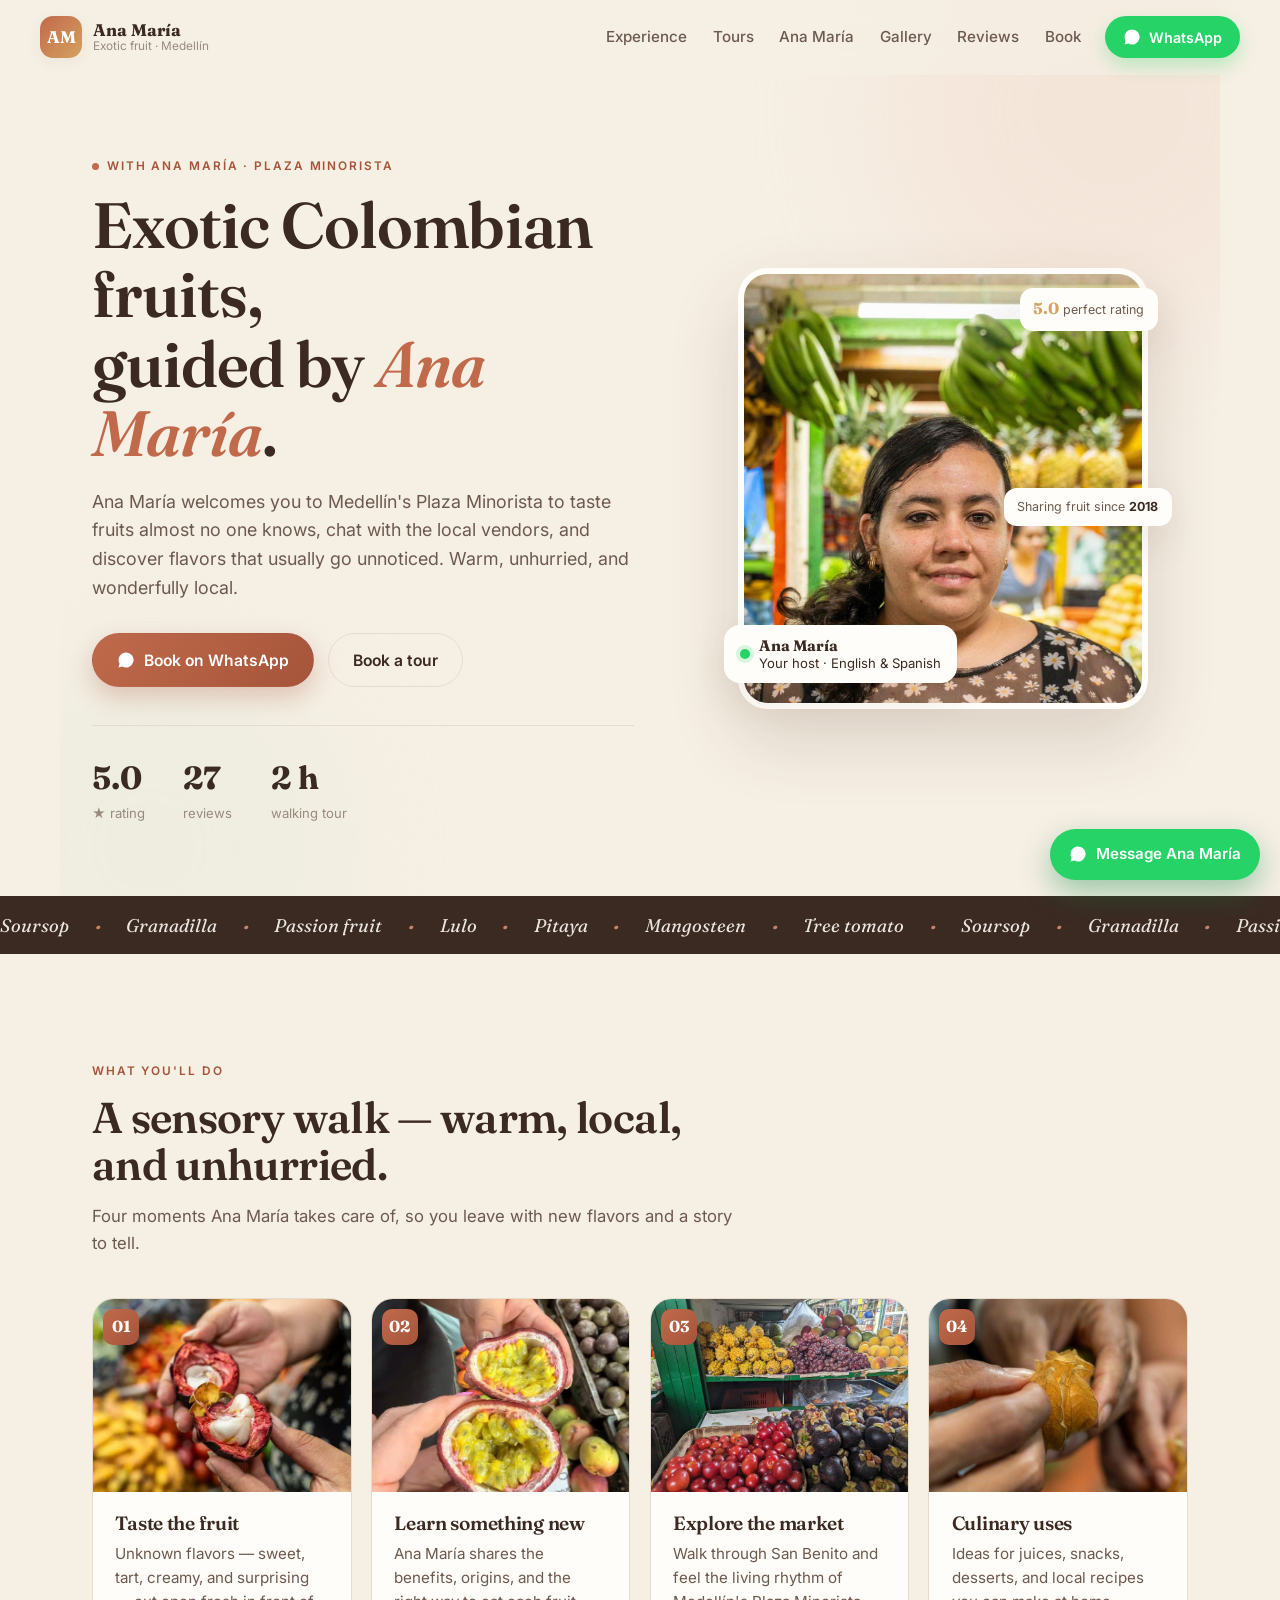
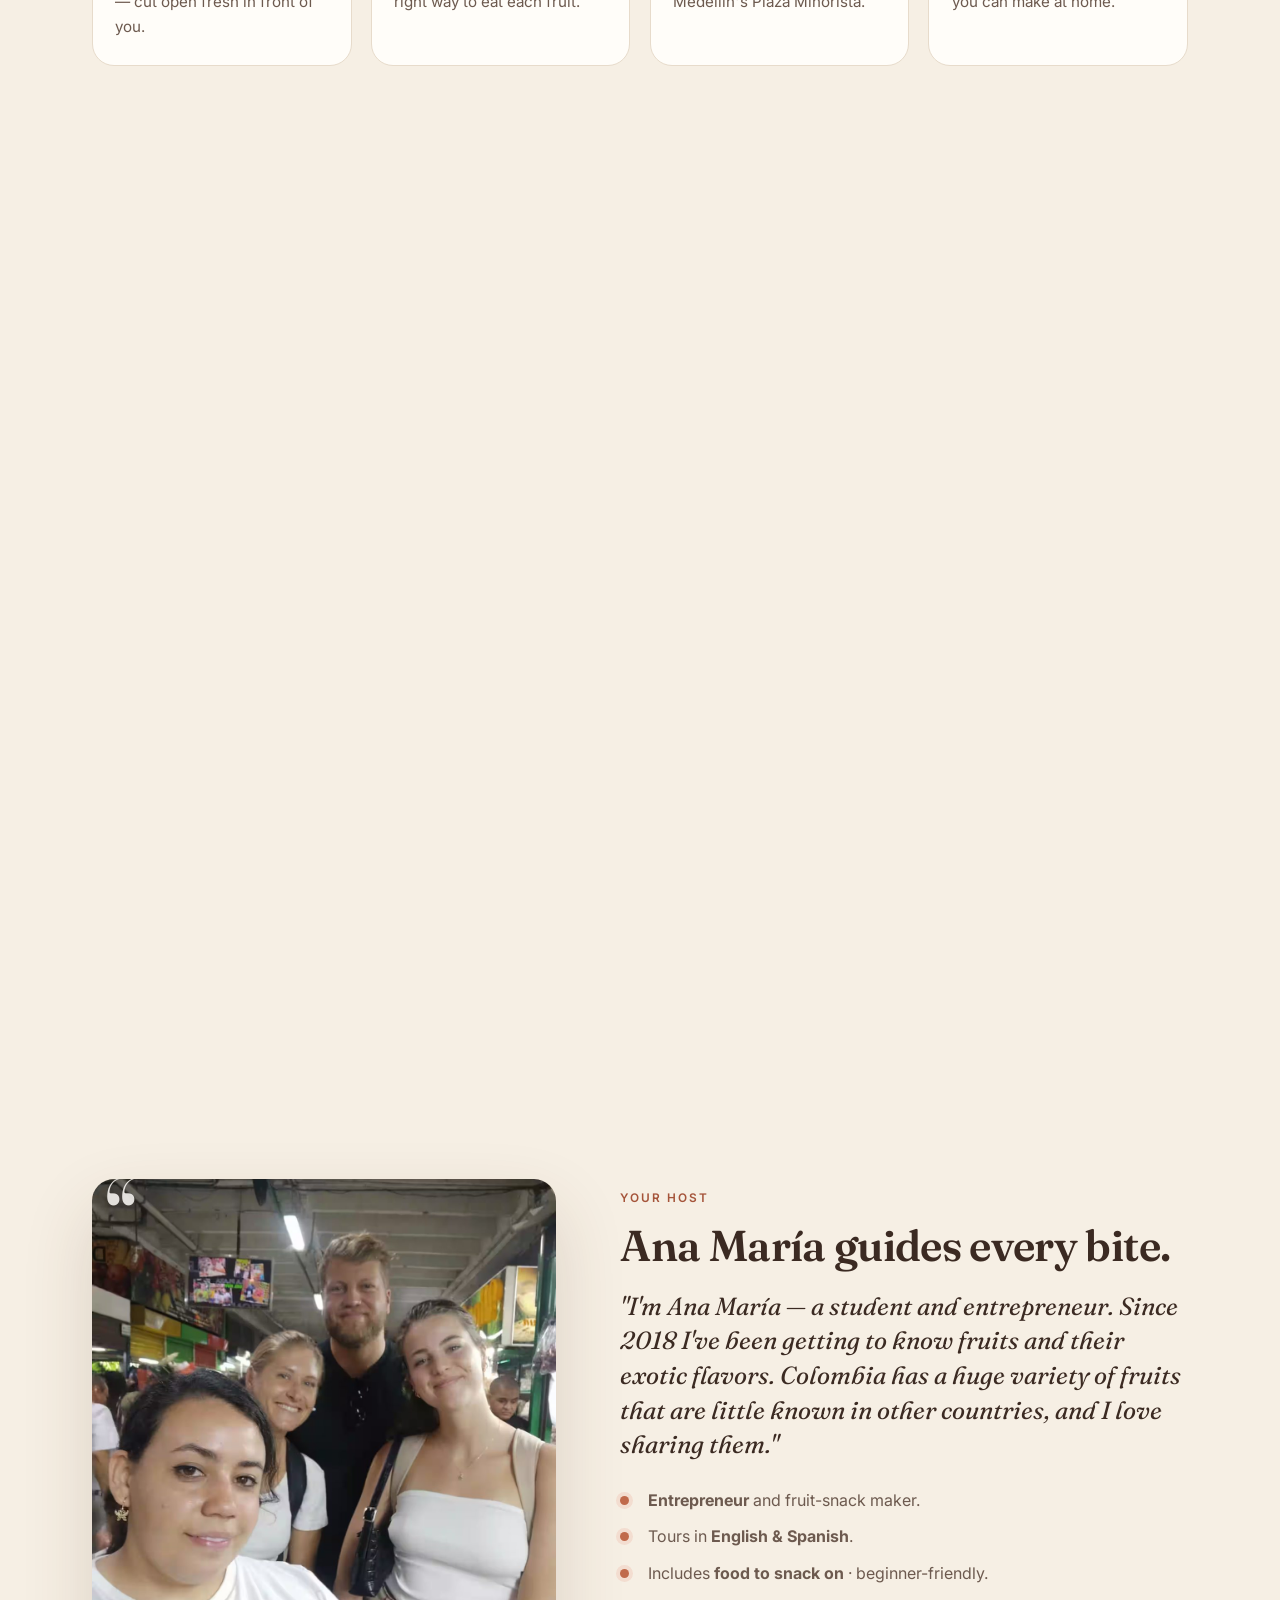
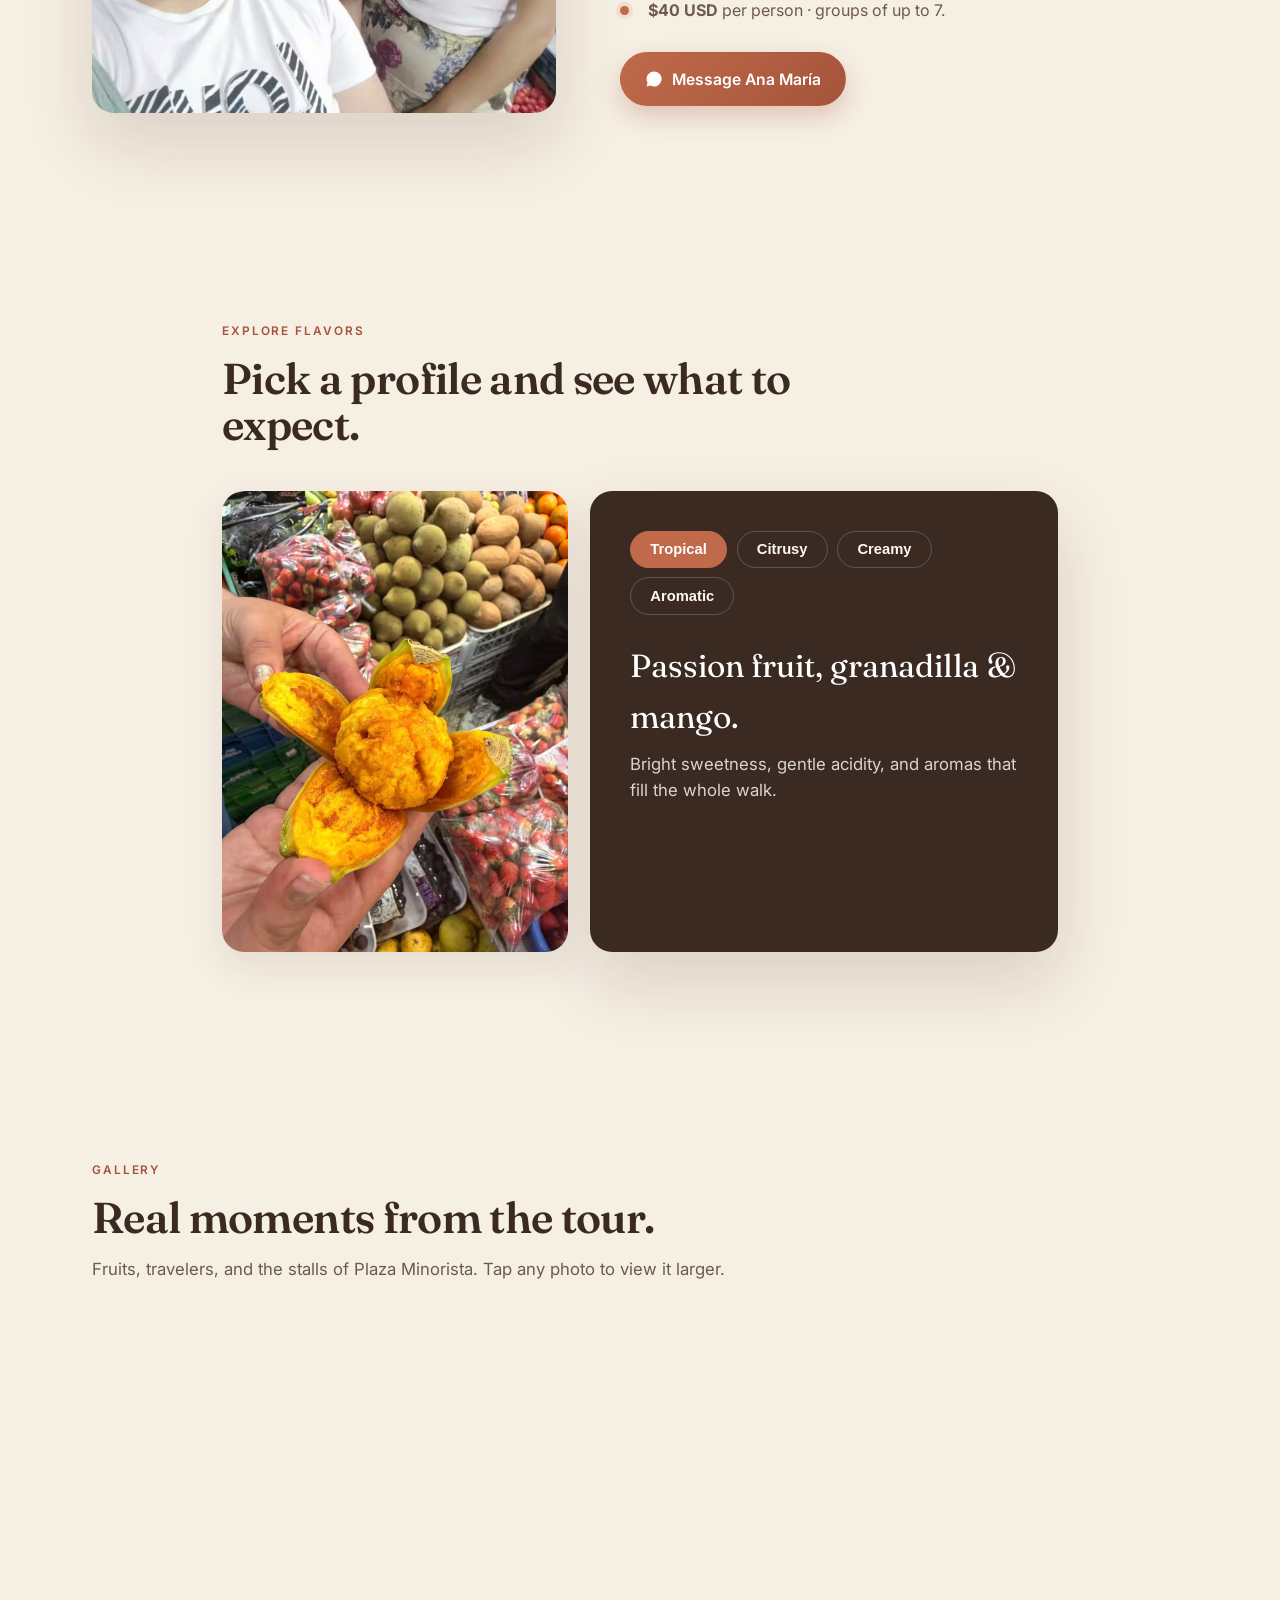
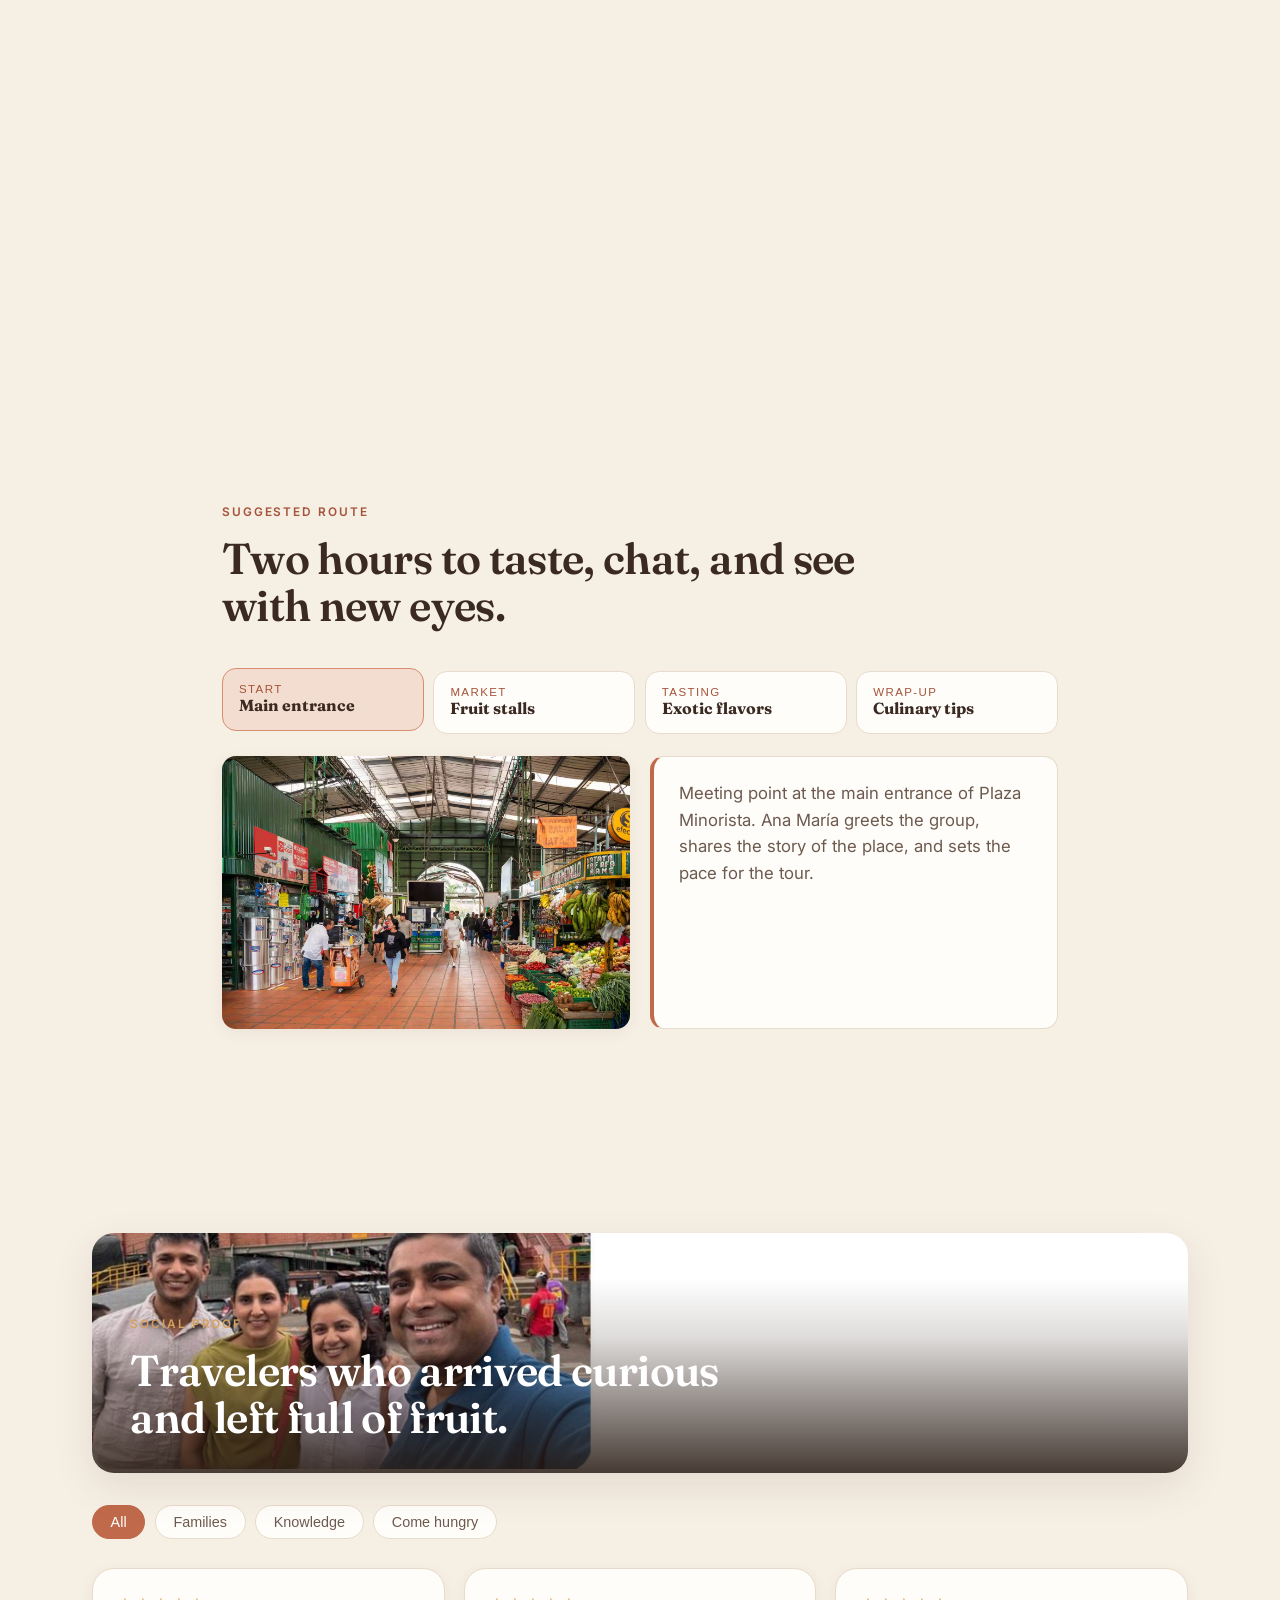
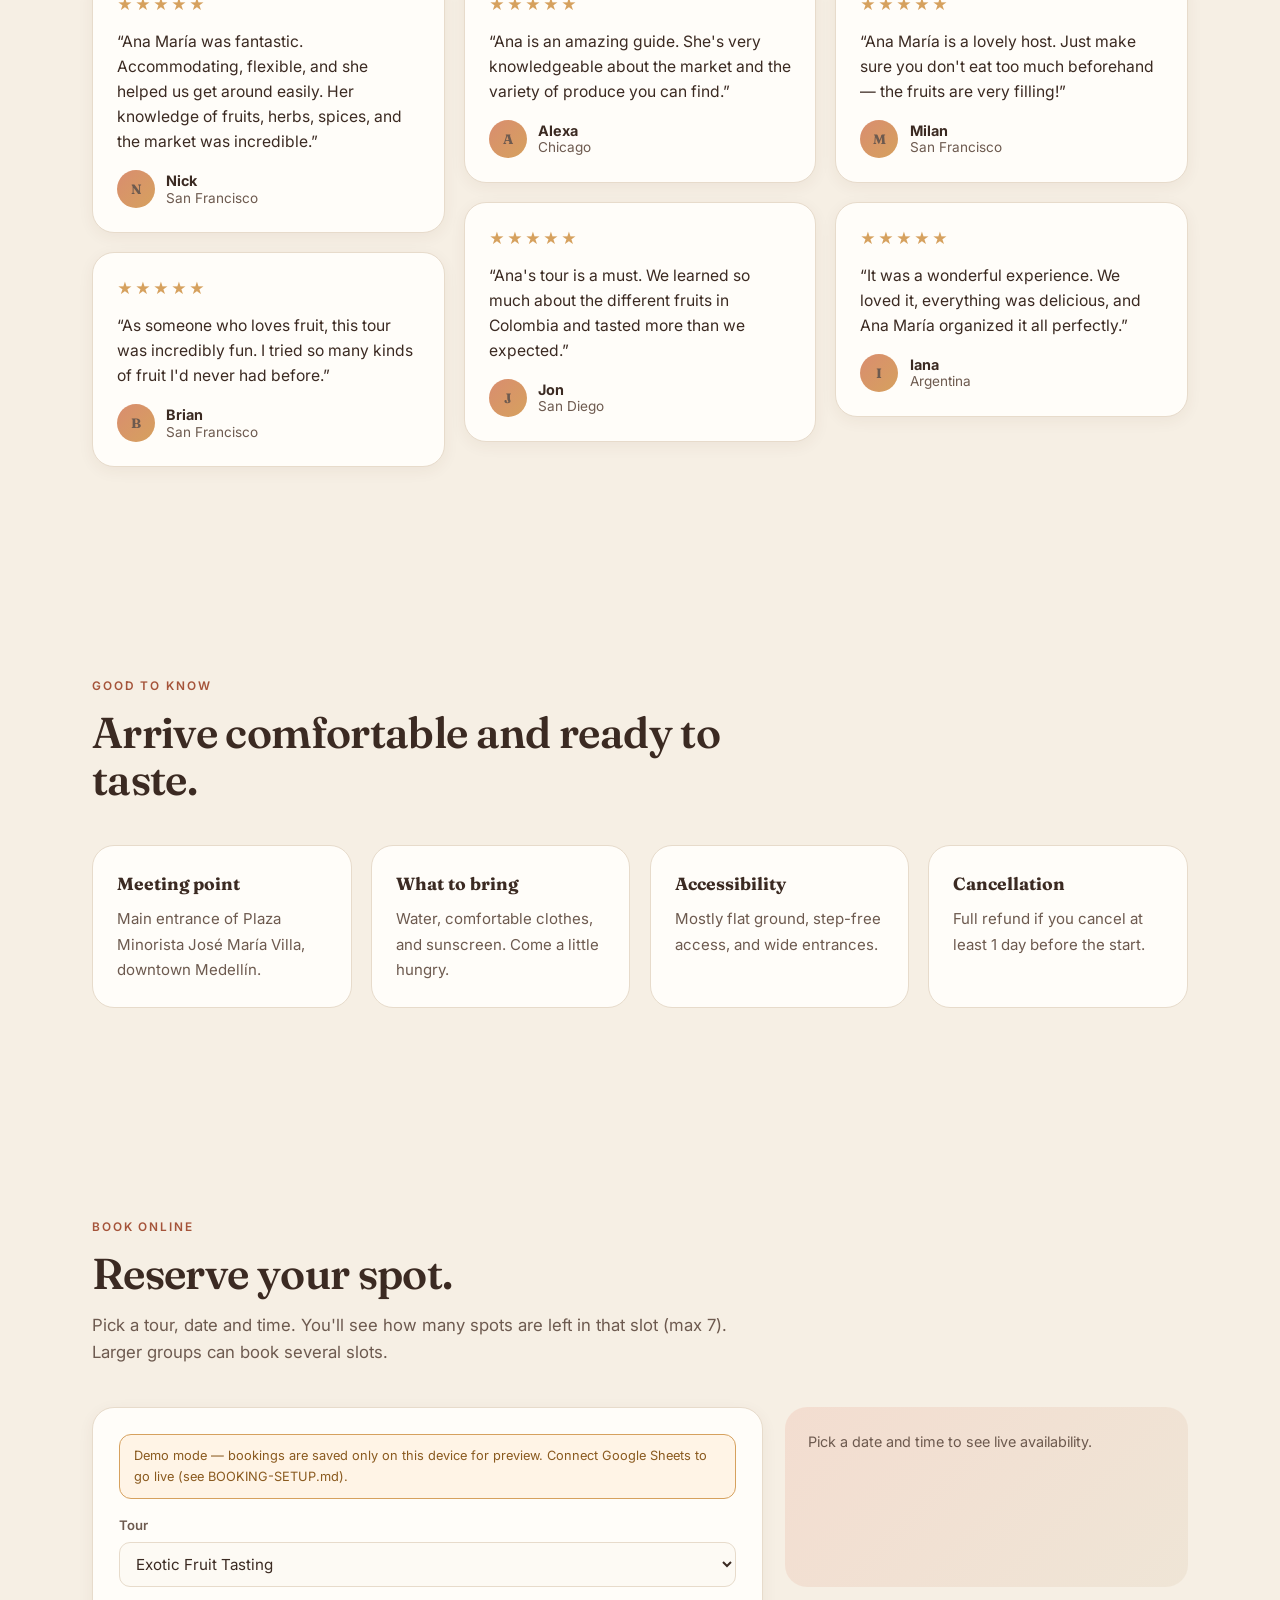
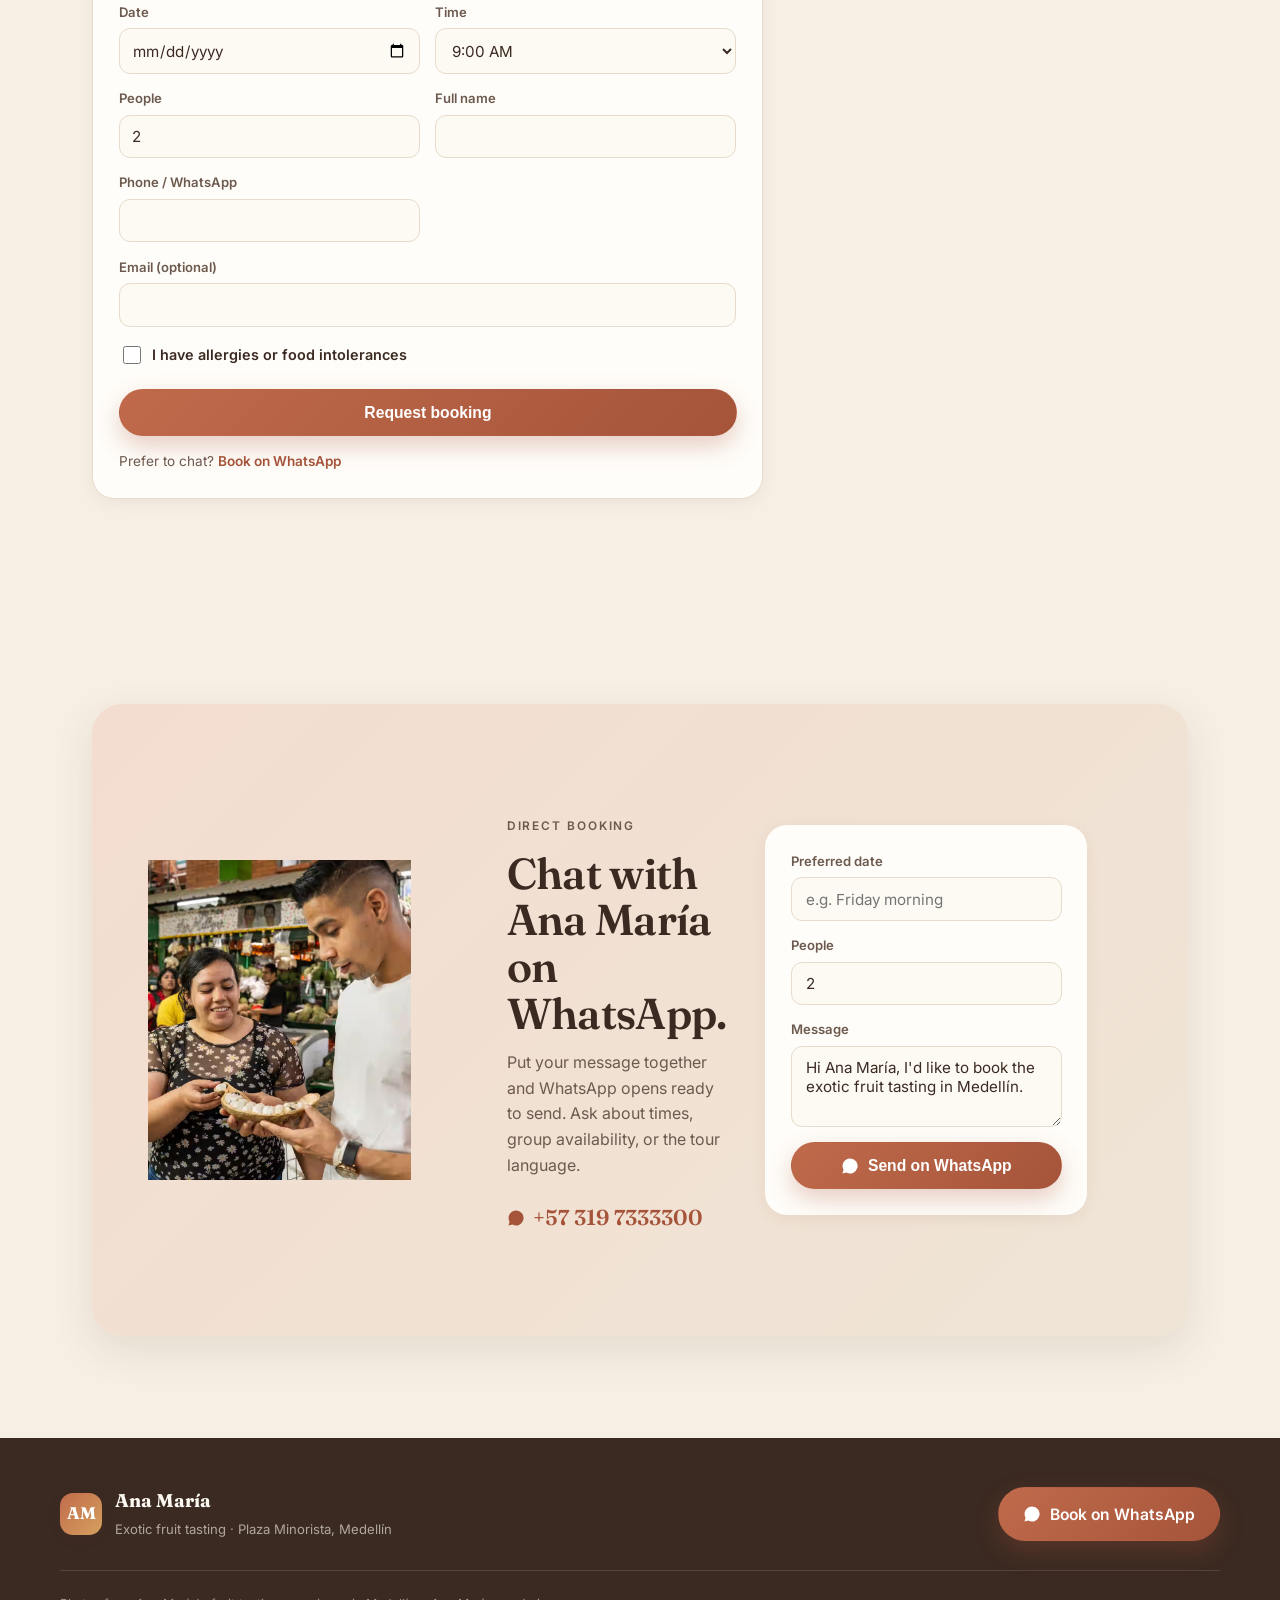
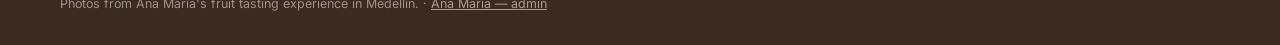
==== commit bd8ac06a: "Add files via upload" ====
--- a/index.html
+++ b/index.html
@@ -35,10 +35,11 @@
       </a>
       <nav class="nav-links" aria-label="Main navigation" data-nav>
         <a href="#experiencia">Experience</a>
+        <a href="#tours">Tours</a>
         <a href="#anfitriona">Ana María</a>
         <a href="#galeria">Gallery</a>
         <a href="#resenas">Reviews</a>
-        <a href="#contacto">Contact</a>
+        <a href="#agenda">Book</a>
       </nav>
       <a
         class="nav-cta"
@@ -83,7 +84,7 @@
                 <span class="wa-icon" aria-hidden="true"></span>
                 Book on WhatsApp
               </a>
-              <a class="button ghost" href="#galeria">See the experience</a>
+              <a class="button ghost" href="#agenda">Book a tour</a>
             </div>
             <dl class="hero-stats" aria-label="Experience highlights">
               <div><dt data-count="5.0" data-decimals="1">0</dt><dd>★ rating</dd></div>
@@ -142,6 +143,53 @@
           <article class="feature-card reveal">
             <div class="feature-photo"><img src="./fruit-peel.jpg" alt="A fruit being peeled at the market" loading="lazy" /><span class="feature-num">04</span></div>
             <div class="feature-body"><h3>Culinary uses</h3><p>Ideas for juices, snacks, desserts, and local recipes you can make at home.</p></div>
+          </article>
+        </div>
+      </section>
+
+      <!-- ALL TOURS -->
+      <section class="section tours-all" id="tours">
+        <div class="section-heading reveal">
+          <p class="eyebrow">All experiences</p>
+          <h2>Four ways to discover Medellín.</h2>
+          <p class="section-sub">Every tour lasts about 2 hours · $40 USD per person · hotel pickup included · groups of up to 7 (larger groups can book several slots).</p>
+        </div>
+        <div class="tours-grid reveal">
+          <article class="tour-card">
+            <div class="tc-photo"><img src="./ana-tasting.jpg" alt="Exotic fruit tasting with Ana María" loading="lazy" /><span class="tc-badge">⏱ 2 h</span></div>
+            <div class="tc-body">
+              <h3>Exotic Fruit Tasting</h3>
+              <p>Taste Colombian fruits almost no one knows at the lively Plaza Minorista, with tastings, juices and local stories.</p>
+              <div class="tc-meta"><span>$40 USD</span><span>Up to 7</span><span>Hotel pickup</span></div>
+              <a class="button primary sm" href="#agenda" data-book-tour="fruit">Book this tour</a>
+            </div>
+          </article>
+          <article class="tour-card">
+            <div class="tc-photo"><img src="https://commons.wikimedia.org/wiki/Special:FilePath/Interior%20Claustro%20San%20Ignacio%20(4).jpg?width=800" alt="Claustro San Ignacio courtyard" loading="lazy" /><span class="tc-badge">⏱ 2 h</span></div>
+            <div class="tc-body">
+              <h3>Claustro Comfama Visit</h3>
+              <p>A 200-year-old heritage building downtown — courtyards, a hidden mural and Medellín's oldest aqueduct.</p>
+              <div class="tc-meta"><span>$40 USD</span><span>Up to 7</span><span>Hotel pickup</span></div>
+              <a class="button primary sm" href="#agenda" data-book-tour="claustro">Book this tour</a>
+            </div>
+          </article>
+          <article class="tour-card">
+            <div class="tc-photo"><img src="https://commons.wikimedia.org/wiki/Special:FilePath/Panor%C3%A1mica%20de%20Medell%C3%ADn%20desde%20metrocable.jpg?width=800" alt="Panoramic view from the Medellín Metrocable" loading="lazy" /><span class="tc-badge">⏱ 2 h</span></div>
+            <div class="tc-body">
+              <h3>Metro, Tram &amp; Cable Tour</h3>
+              <p>Ride the Metro, the Ayacucho tram and the cable cars — with sweeping panoramic views over the city.</p>
+              <div class="tc-meta"><span>$40 USD</span><span>Up to 7</span><span>Hotel pickup</span></div>
+              <a class="button primary sm" href="#agenda" data-book-tour="metro">Book this tour</a>
+            </div>
+          </article>
+          <article class="tour-card">
+            <div class="tc-photo"><img src="https://commons.wikimedia.org/wiki/Special:FilePath/Medell%C3%ADn%2C%20Plaza%20Botero%2C%202023-07%20CN-01.jpg?width=800" alt="Plaza Botero, downtown Medellín" loading="lazy" /><span class="tc-badge">⏱ 2 h</span></div>
+            <div class="tc-body">
+              <h3>Downtown Medellín Tour</h3>
+              <p>Plaza Botero and its bronze sculptures, the Museo de Antioquia and the striking Palacio Nacional.</p>
+              <div class="tc-meta"><span>$40 USD</span><span>Up to 7</span><span>Hotel pickup</span></div>
+              <a class="button primary sm" href="#agenda" data-book-tour="downtown">Book this tour</a>
+            </div>
           </article>
         </div>
       </section>
@@ -164,7 +212,7 @@
             <li><strong>Entrepreneur</strong> and fruit-snack maker.</li>
             <li>Tours in <strong>English &amp; Spanish</strong>.</li>
             <li>Includes <strong>food to snack on</strong> · beginner-friendly.</li>
-            <li>From <strong>$30 USD</strong> per person · small groups.</li>
+            <li><strong>$40 USD</strong> per person · groups of up to 7.</li>
           </ul>
           <a
             class="button primary"
@@ -259,6 +307,39 @@
           <div class="practical-item reveal"><strong>What to bring</strong><span>Water, comfortable clothes, and sunscreen. Come a little hungry.</span></div>
           <div class="practical-item reveal"><strong>Accessibility</strong><span>Mostly flat ground, step-free access, and wide entrances.</span></div>
           <div class="practical-item reveal"><strong>Cancellation</strong><span>Full refund if you cancel at least 1 day before the start.</span></div>
+        </div>
+      </section>
+
+      <!-- BOOKING / AGENDA -->
+      <section class="section agenda-section" id="agenda">
+        <div class="section-heading reveal">
+          <p class="eyebrow">Book online</p>
+          <h2>Reserve your spot.</h2>
+          <p class="section-sub">Pick a tour, date and time. You'll see how many spots are left in that slot (max 7). Larger groups can book several slots.</p>
+        </div>
+        <div class="booking-wrap reveal">
+          <form class="booking-form" data-booking-form novalidate>
+            <div class="demo-banner" data-demo-banner hidden>Demo mode — bookings are saved only on this device for preview. Connect Google Sheets to go live (see BOOKING-SETUP.md).</div>
+            <div class="bf-grid">
+              <label class="bf-full">Tour<select name="tour" required></select></label>
+              <label>Date<input type="date" name="date" required /></label>
+              <label>Time<select name="time" required></select></label>
+              <label>People<input type="number" name="people" min="1" max="7" value="2" required /></label>
+              <label>Full name<input type="text" name="name" autocomplete="name" required /></label>
+              <label>Phone / WhatsApp<input type="tel" name="phone" autocomplete="tel" required /></label>
+              <label class="bf-full">Email (optional)<input type="email" name="email" autocomplete="email" /></label>
+            </div>
+            <label class="bf-check"><input type="checkbox" data-allergy-toggle /> I have allergies or food intolerances</label>
+            <div class="bf-allergy" data-allergy-wrap hidden>
+              <label>Tell Ana María what to avoid<textarea name="allergies" rows="2" placeholder="e.g. nuts, lactose, gluten, shellfish…"></textarea></label>
+            </div>
+            <button class="button primary full" type="submit">Request booking</button>
+            <p class="booking-msg" data-booking-msg hidden></p>
+            <p class="bf-alt">Prefer to chat? <a href="https://wa.me/573197333300" target="_blank" rel="noopener">Book on WhatsApp</a></p>
+          </form>
+          <aside class="availability" data-availability>
+            <p class="av-hint">Pick a date and time to see live availability.</p>
+          </aside>
         </div>
       </section>
 
@@ -323,9 +404,11 @@
           Book on WhatsApp
         </a>
       </div>
-      <p class="footer-note">Photos from Ana María's fruit tasting experience in Medellín.</p>
+      <p class="footer-note">Photos from Ana María's fruit tasting experience in Medellín. · <a class="admin-link" href="./admin.html">Ana María — admin</a></p>
     </footer>
 
     <script src="./script.js"></script>
+    <script src="./booking-config.js"></script>
+    <script src="./booking.js"></script>
   </body>
 </html>
--- a/styles.css
+++ b/styles.css
@@ -567,6 +567,54 @@
 .reveal { opacity: 0; transform: translateY(26px); transition: opacity 0.7s var(--ease), transform 0.7s var(--ease); }
 .reveal.visible { opacity: 1; transform: none; }
 @keyframes fadeUp { from { opacity: 0; transform: translateY(12px); } to { opacity: 1; transform: none; } }
+
+/* ---------- All tours ---------- */
+.tours-grid { display: grid; grid-template-columns: repeat(4, 1fr); gap: 1.2rem; }
+.tour-card { background: var(--surface); border: 1px solid var(--line); border-radius: var(--radius); overflow: hidden; display: flex; flex-direction: column; transition: transform .35s var(--ease), box-shadow .35s; }
+.tour-card:hover { transform: translateY(-8px); box-shadow: var(--shadow-md); }
+.tc-photo { position: relative; aspect-ratio: 4/3; overflow: hidden; background: var(--clay-tint); }
+.tc-photo img { width: 100%; height: 100%; object-fit: cover; transition: transform .6s var(--ease); }
+.tour-card:hover .tc-photo img { transform: scale(1.07); }
+.tc-badge { position: absolute; top: 10px; left: 10px; background: rgba(59,42,34,.82); color: #fff; font-size: .7rem; font-weight: 600; padding: .3rem .6rem; border-radius: 999px; }
+.tc-body { padding: 1.2rem 1.3rem 1.4rem; display: flex; flex-direction: column; flex: 1; }
+.tc-body h3 { margin-bottom: .4rem; }
+.tc-body p { color: var(--ink-soft); font-size: .9rem; flex: 1; }
+.tc-meta { display: flex; flex-wrap: wrap; gap: 5px; margin: .8rem 0 1rem; }
+.tc-meta span { font-size: .7rem; font-weight: 600; color: var(--clay-deep); background: var(--clay-tint); border-radius: 999px; padding: .28rem .6rem; }
+.button.sm { padding: .6rem 1.1rem; font-size: .9rem; align-self: flex-start; }
+
+/* ---------- Booking / Agenda ---------- */
+.agenda-section { max-width: var(--maxw); }
+.booking-wrap { display: grid; grid-template-columns: 1.25fr .75fr; gap: 1.4rem; align-items: start; }
+.booking-form { background: var(--surface); border: 1px solid var(--line); border-radius: var(--radius); padding: 1.6rem; box-shadow: var(--shadow-sm); }
+.demo-banner { background: #fff4e6; border: 1px solid var(--gold); color: #8a5a1f; font-size: .8rem; border-radius: 12px; padding: .7rem .9rem; margin-bottom: 1rem; }
+.bf-grid { display: grid; grid-template-columns: 1fr 1fr; gap: .9rem; }
+.bf-grid label, .bf-allergy label { display: grid; gap: .35rem; font-size: .82rem; font-weight: 600; color: var(--ink-soft); }
+.bf-full { grid-column: 1 / -1; }
+.booking-form input, .booking-form select, .booking-form textarea { font-family: inherit; font-size: .95rem; color: var(--ink); padding: .7rem .8rem; border: 1px solid var(--line); border-radius: 11px; background: var(--cream); transition: border-color .2s, box-shadow .2s; }
+.booking-form input:focus, .booking-form select:focus, .booking-form textarea:focus { outline: none; border-color: var(--clay); box-shadow: 0 0 0 3px var(--clay-tint); }
+.bf-check { display: flex; align-items: center; gap: .5rem; margin: 1rem 0 .4rem; font-size: .9rem; font-weight: 600; color: var(--ink); cursor: pointer; }
+.bf-check input { width: 18px; height: 18px; accent-color: var(--clay); }
+.bf-allergy { margin-bottom: .6rem; }
+.booking-form .button.full { margin-top: 1rem; }
+.booking-msg { margin-top: .9rem; padding: .7rem .9rem; border-radius: 11px; font-size: .9rem; }
+.booking-msg.ok { background: #e8f5ec; border: 1px solid var(--wa); color: #127a43; }
+.booking-msg.err { background: #fdecea; border: 1px solid var(--clay-soft); color: var(--clay-deep); }
+.bf-alt { margin-top: .9rem; font-size: .85rem; color: var(--ink-soft); }
+.bf-alt a { color: var(--clay-deep); font-weight: 600; }
+.availability { background: linear-gradient(135deg, var(--clay-tint), var(--sand-2)); border-radius: var(--radius); padding: 1.4rem; min-height: 180px; position: sticky; top: 90px; }
+.av-hint { color: var(--ink-soft); font-size: .9rem; }
+.av-top { display: flex; align-items: baseline; justify-content: space-between; gap: 8px; }
+.av-num { font-family: "Fraunces", serif; font-size: 2rem; font-weight: 700; color: var(--ink); }
+.av-cap { color: var(--ink-soft); font-size: .85rem; }
+.av-left { background: var(--wa); color: #fff; font-weight: 700; font-size: .8rem; padding: .3rem .7rem; border-radius: 999px; white-space: nowrap; }
+.av-bar { height: 10px; border-radius: 999px; background: #fff; overflow: hidden; margin: .7rem 0 1rem; }
+.av-bar i { display: block; height: 100%; background: linear-gradient(90deg, var(--clay), var(--gold)); transition: width .5s var(--ease); }
+.av-tours-title { font-size: .72rem; text-transform: uppercase; letter-spacing: .14em; color: var(--clay-deep); font-weight: 700; margin-bottom: .5rem; }
+.av-tours { list-style: none; margin: 0; padding: 0; display: grid; gap: .4rem; }
+.av-tours li { display: flex; justify-content: space-between; background: var(--surface); border-radius: 10px; padding: .45rem .7rem; font-size: .85rem; }
+.av-tours li b { color: var(--clay-deep); }
+.admin-link { color: rgba(253,250,244,.55); text-decoration: underline; }
 
 /* ---------- Responsive ---------- */
 @media (max-width: 940px) {
@@ -585,6 +633,9 @@
   .taste-photo { min-height: 240px; }
   .timeline-panel { grid-template-columns: 1fr; }
   .timeline-tabs { grid-template-columns: repeat(2, 1fr); }
+  .tours-grid { grid-template-columns: repeat(2, 1fr); }
+  .booking-wrap { grid-template-columns: 1fr; }
+  .availability { position: static; }
 }
 
 @media (max-width: 720px) {
@@ -612,6 +663,8 @@
   .gallery-grid { grid-template-columns: repeat(2, 1fr); grid-auto-rows: 150px; }
   .gallery-item.wide { grid-column: span 2; }
   .hero-stats div dt { font-size: 1.6rem; }
+  .tours-grid { grid-template-columns: 1fr; }
+  .bf-grid { grid-template-columns: 1fr; }
 }
 
 @media (prefers-reduced-motion: reduce) {
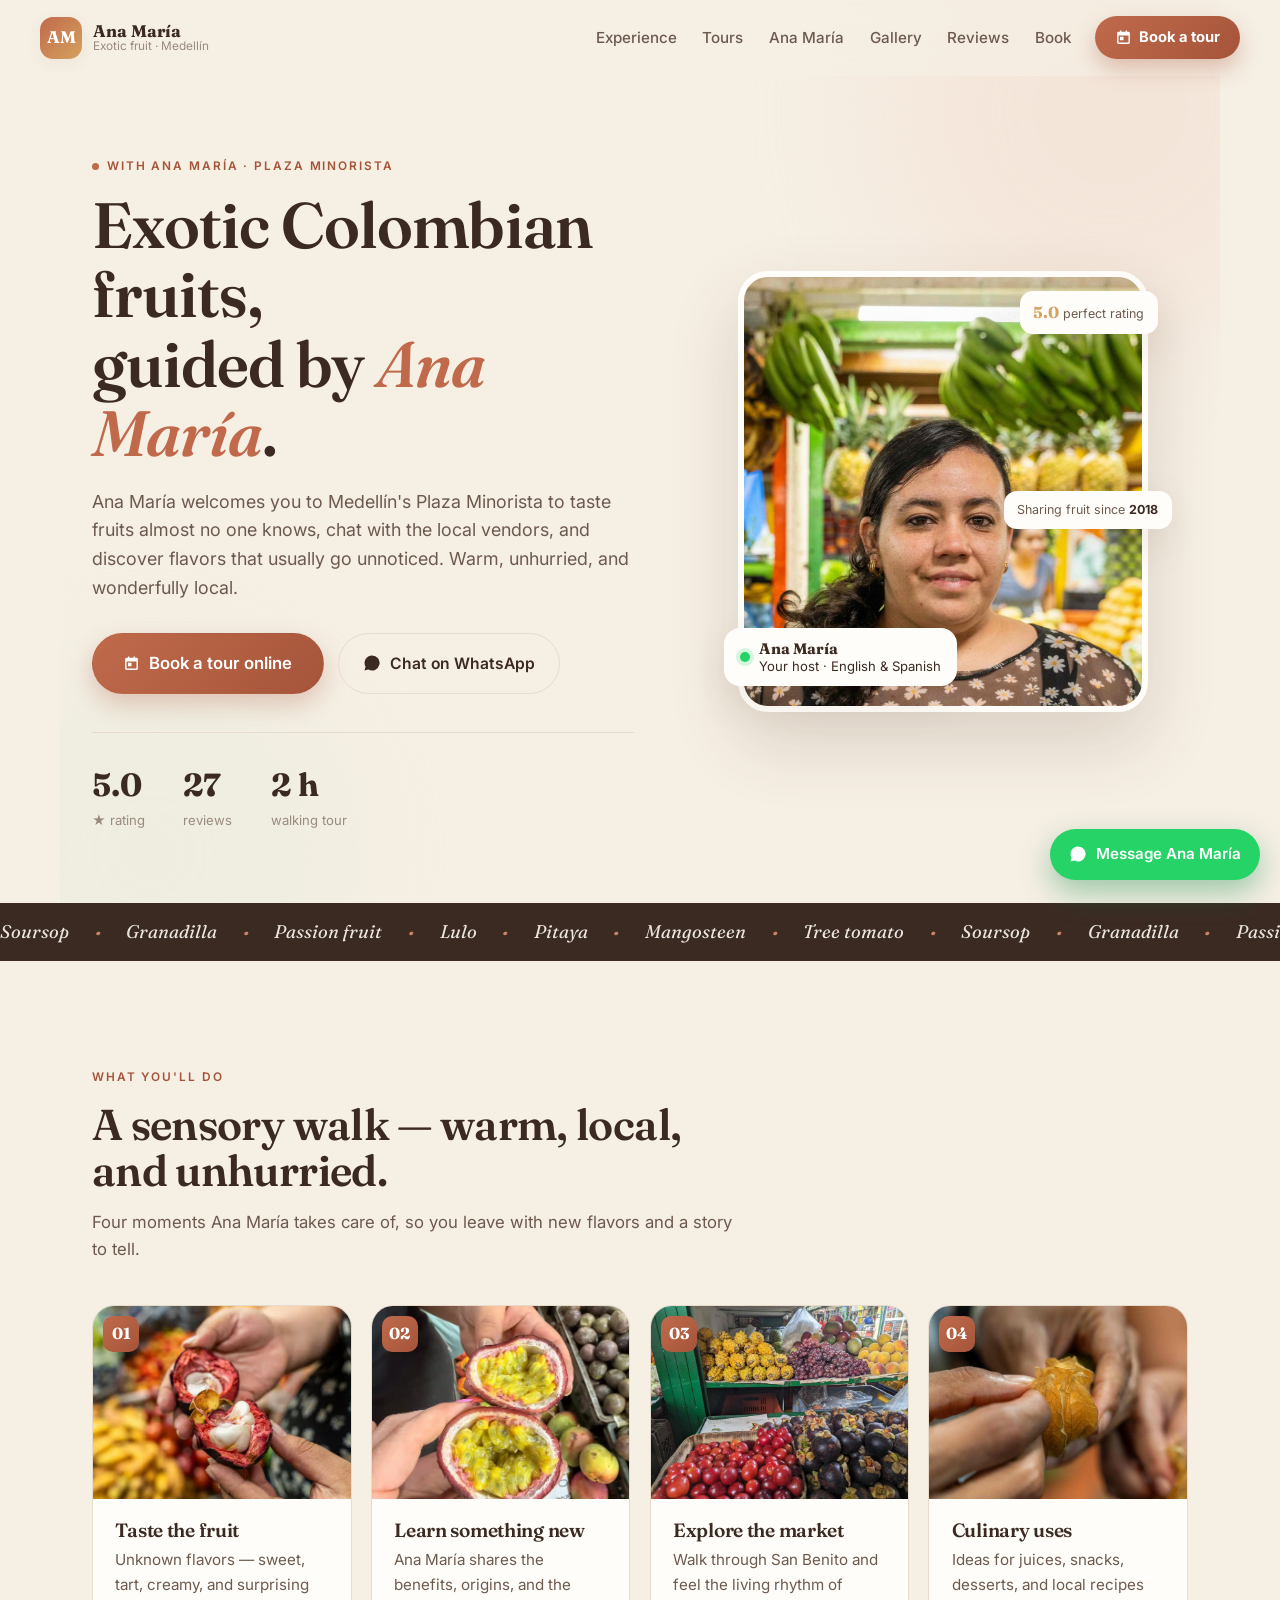
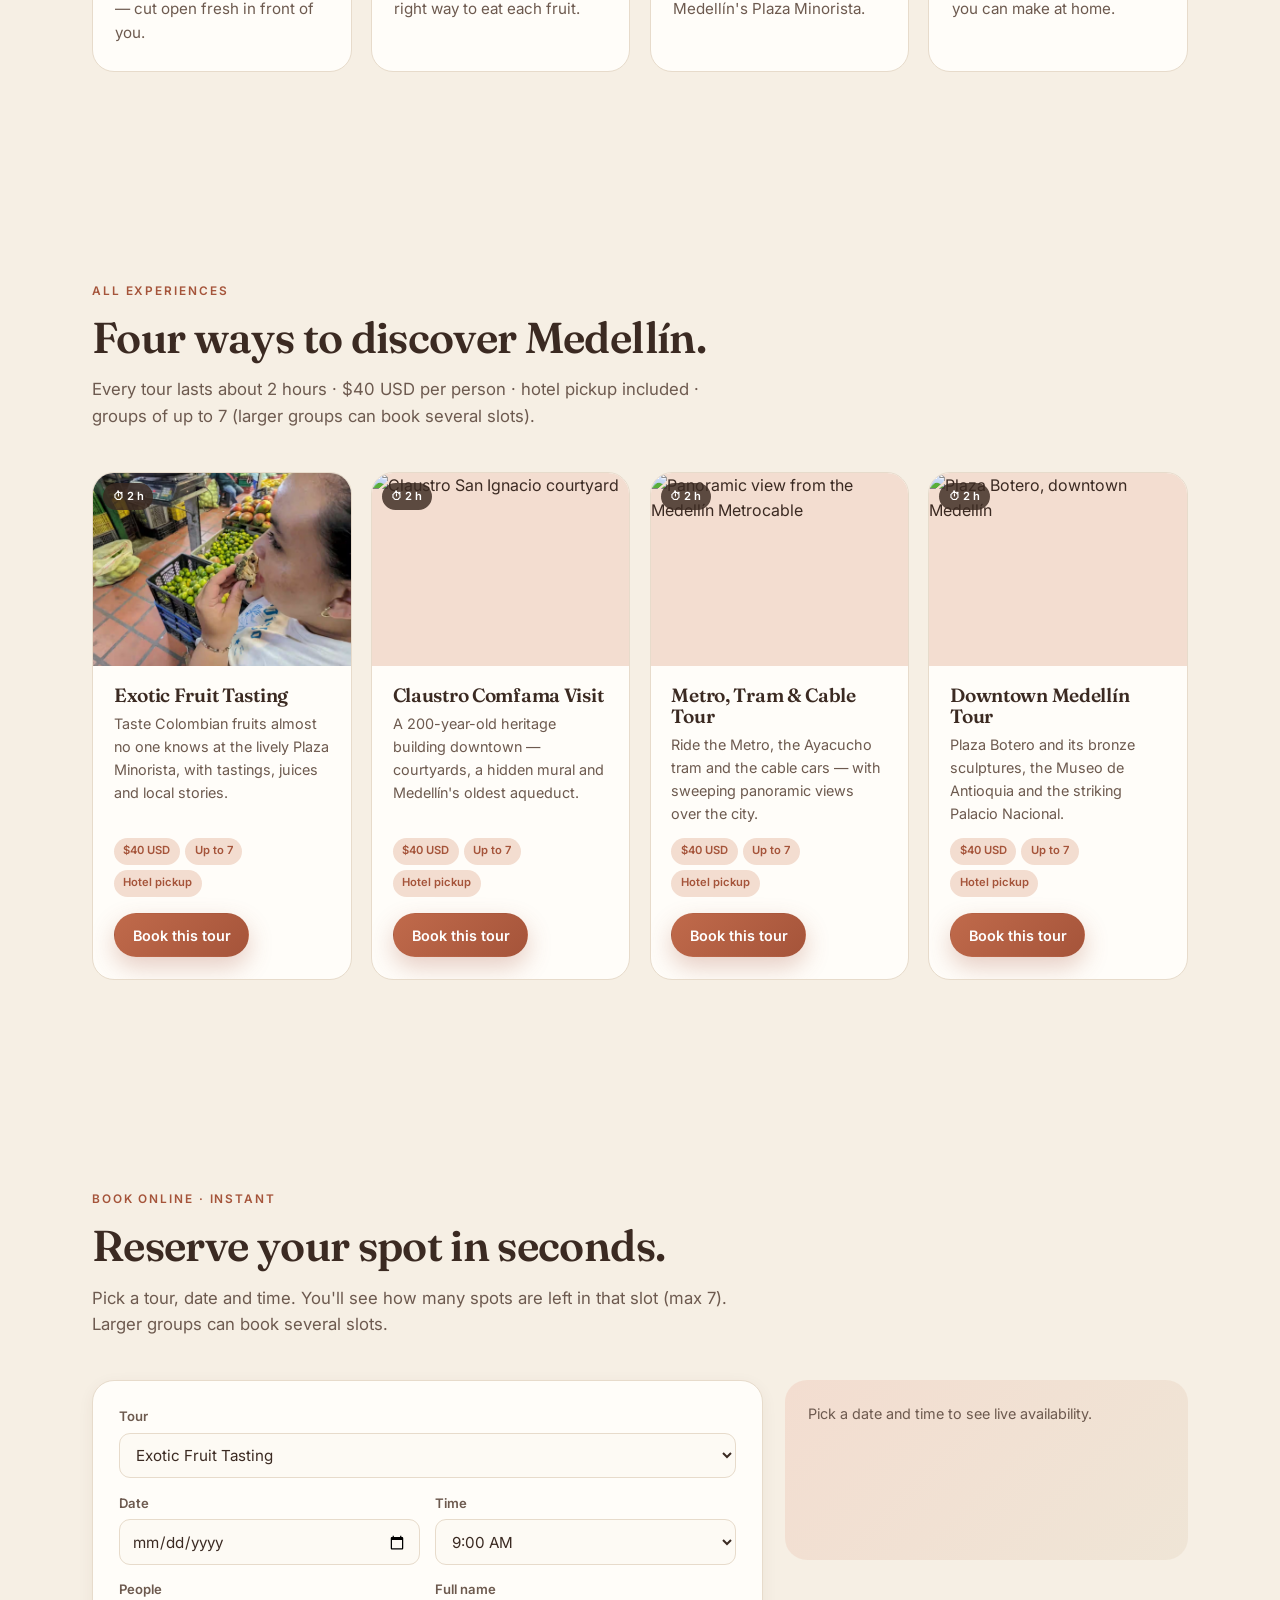
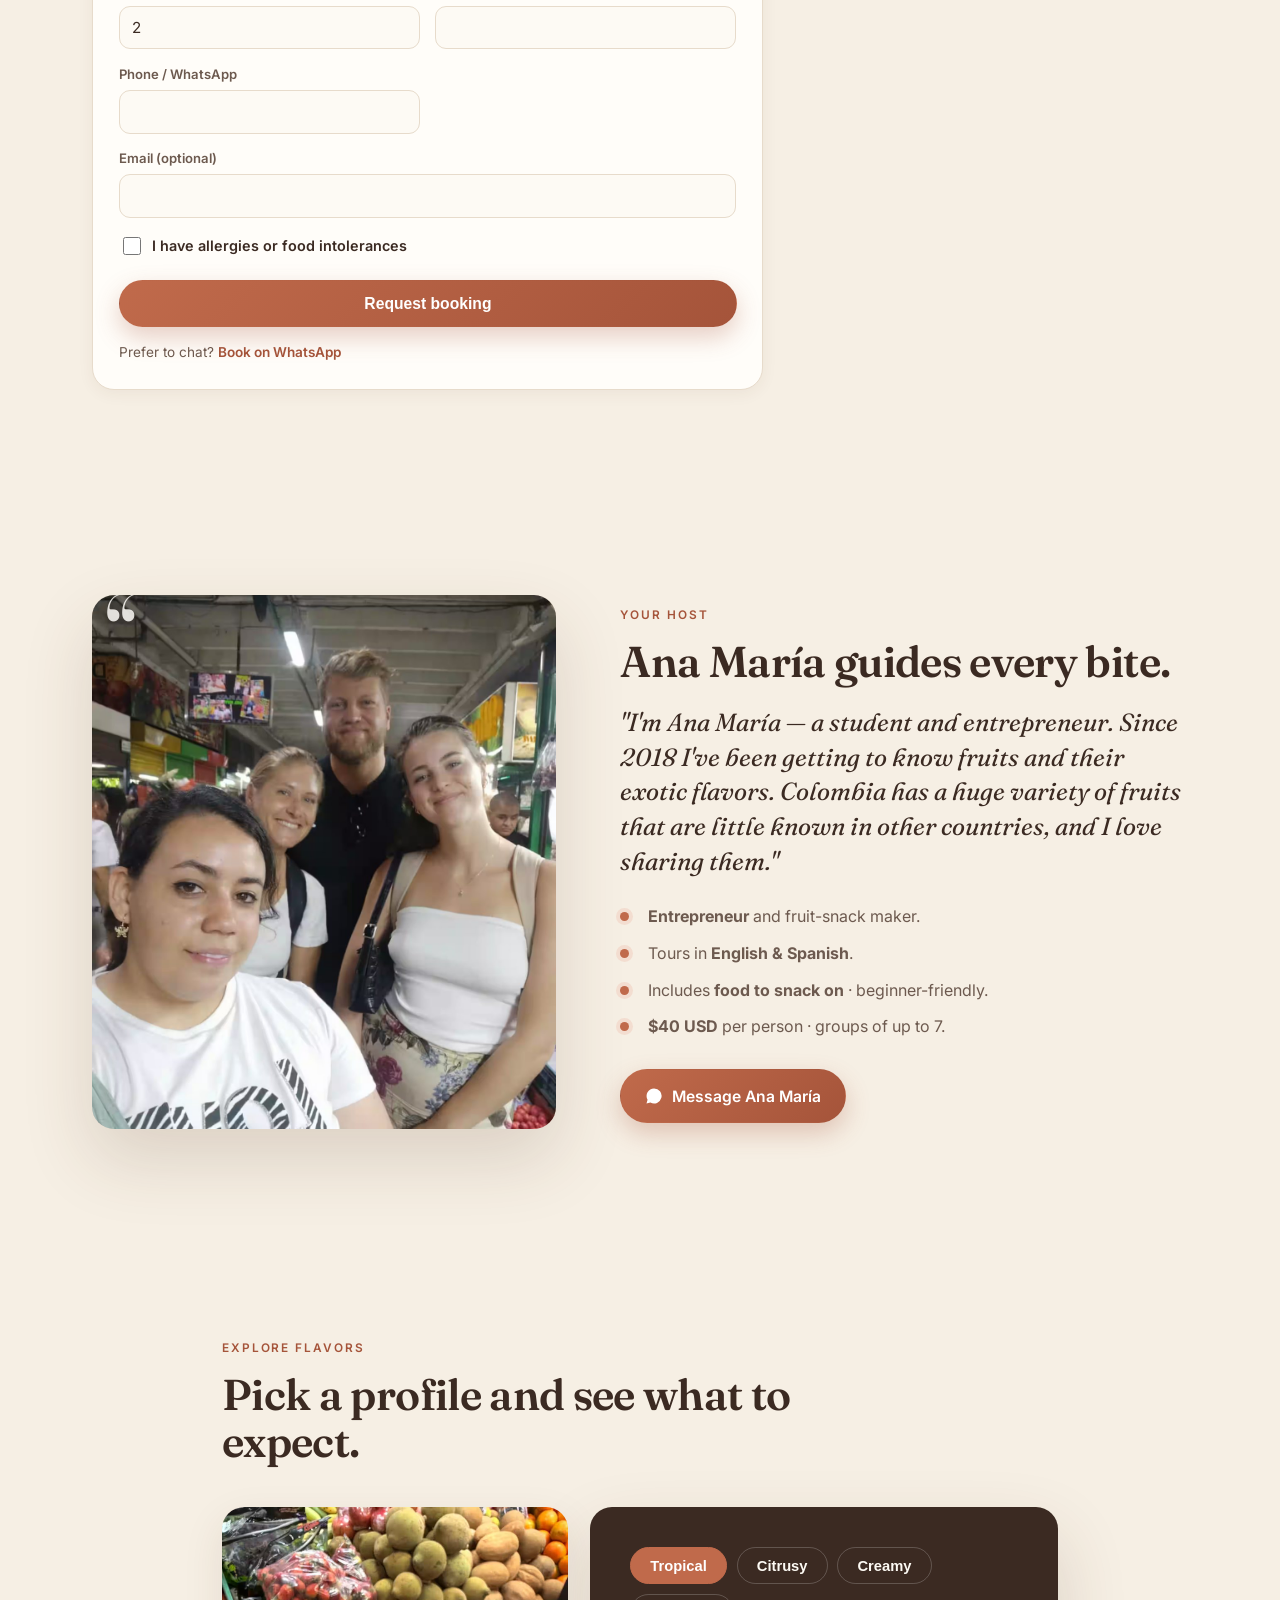
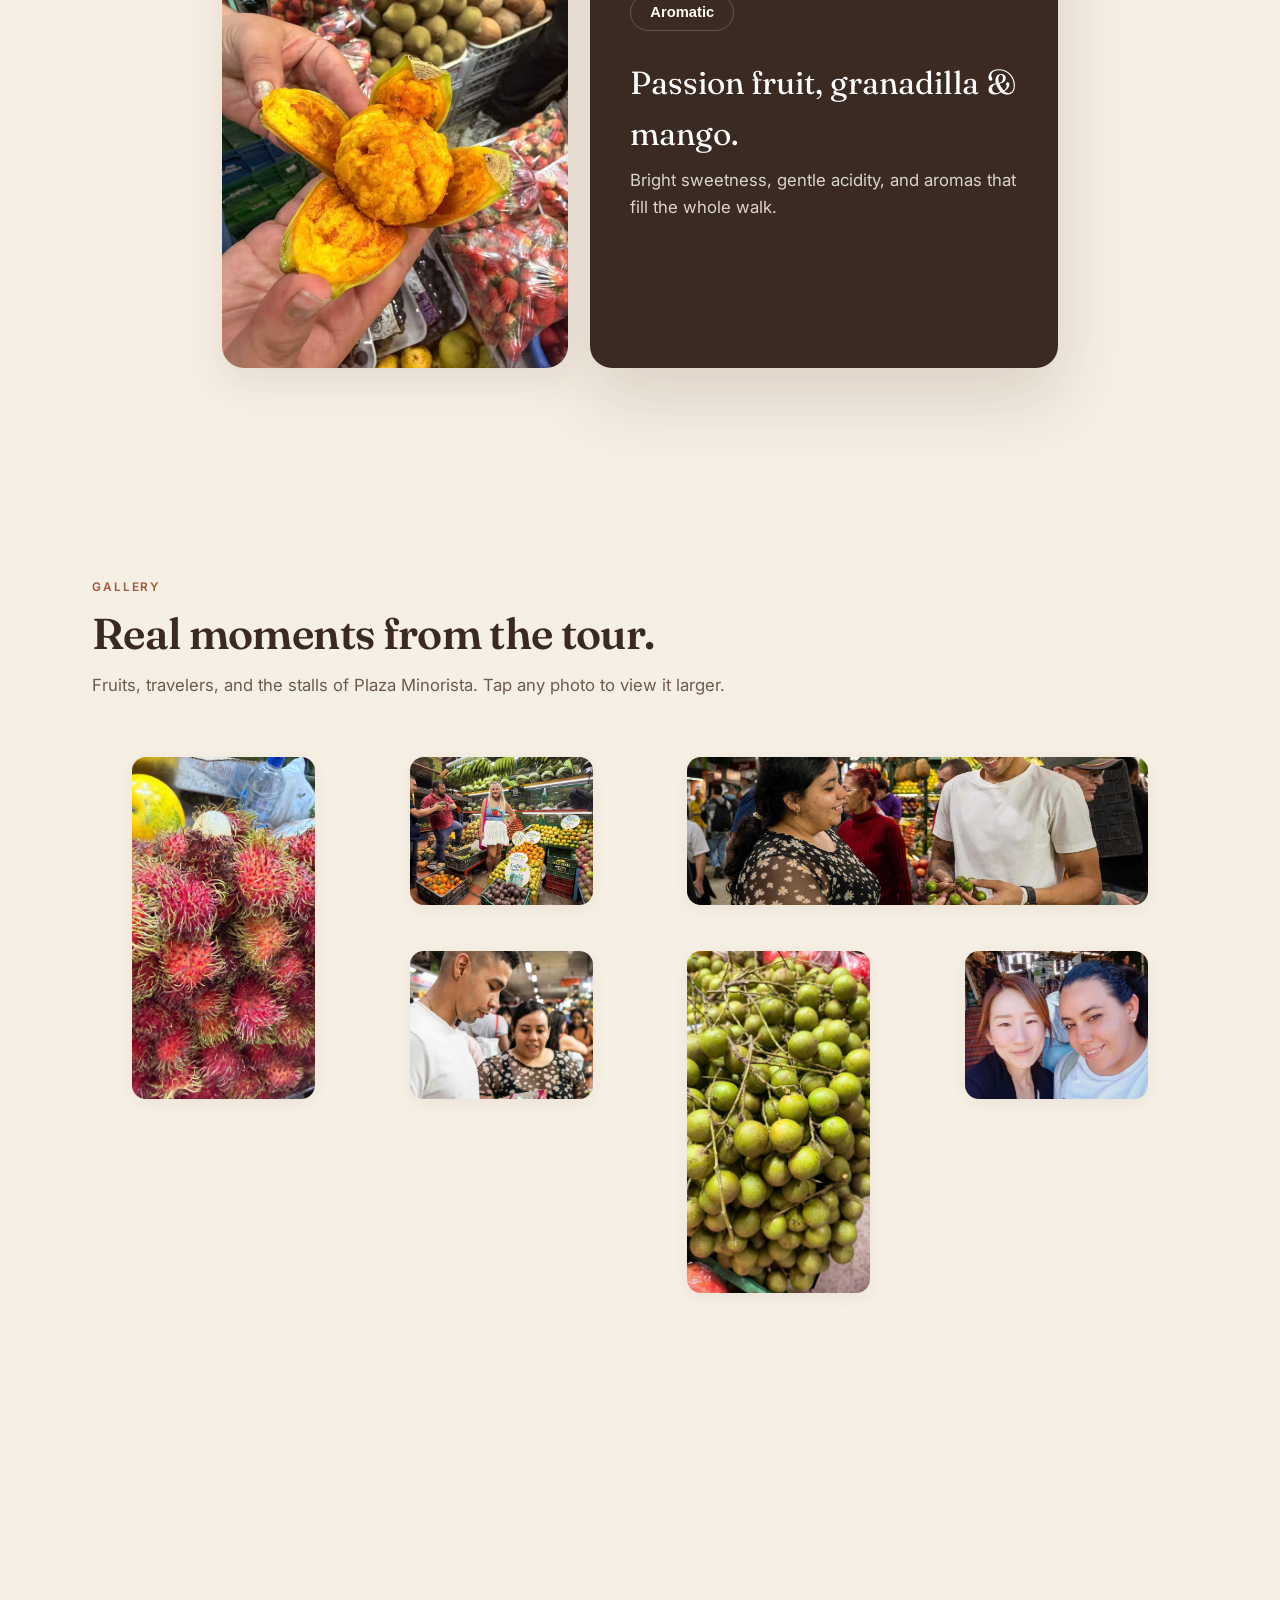
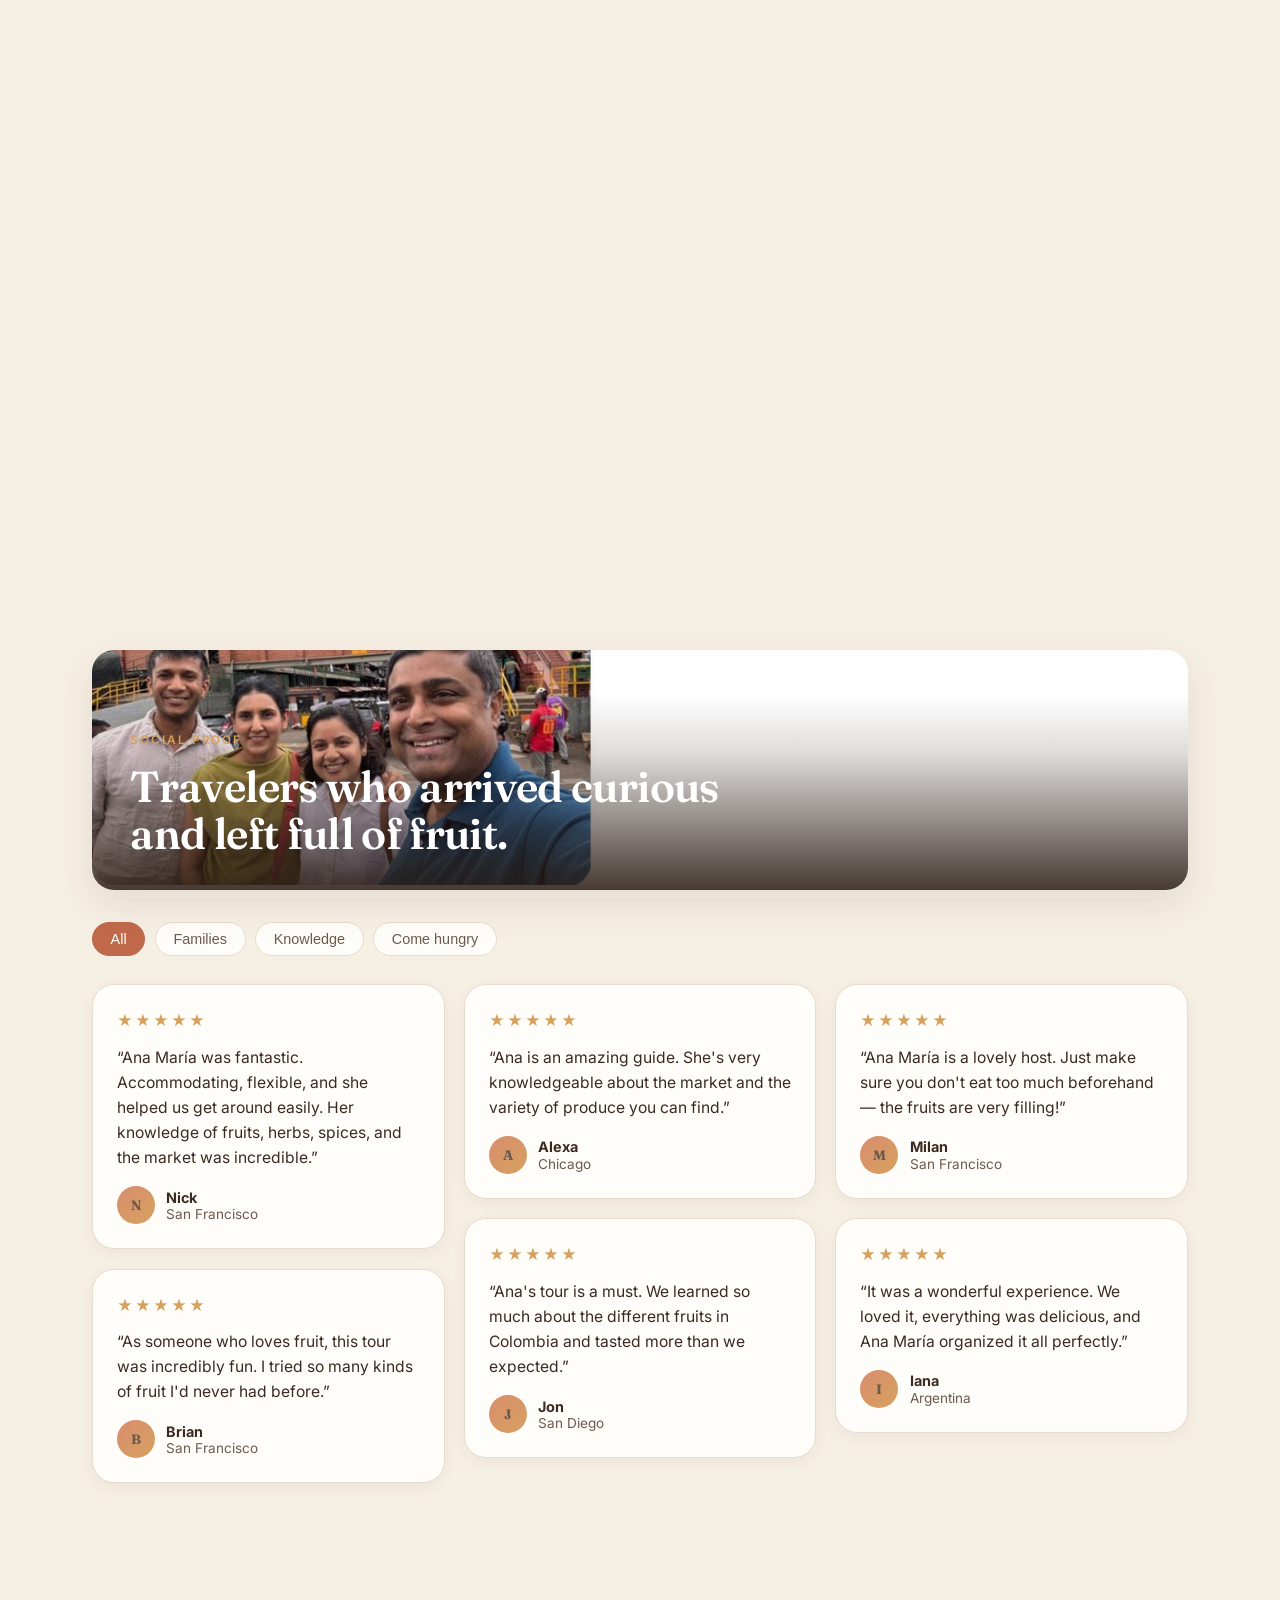
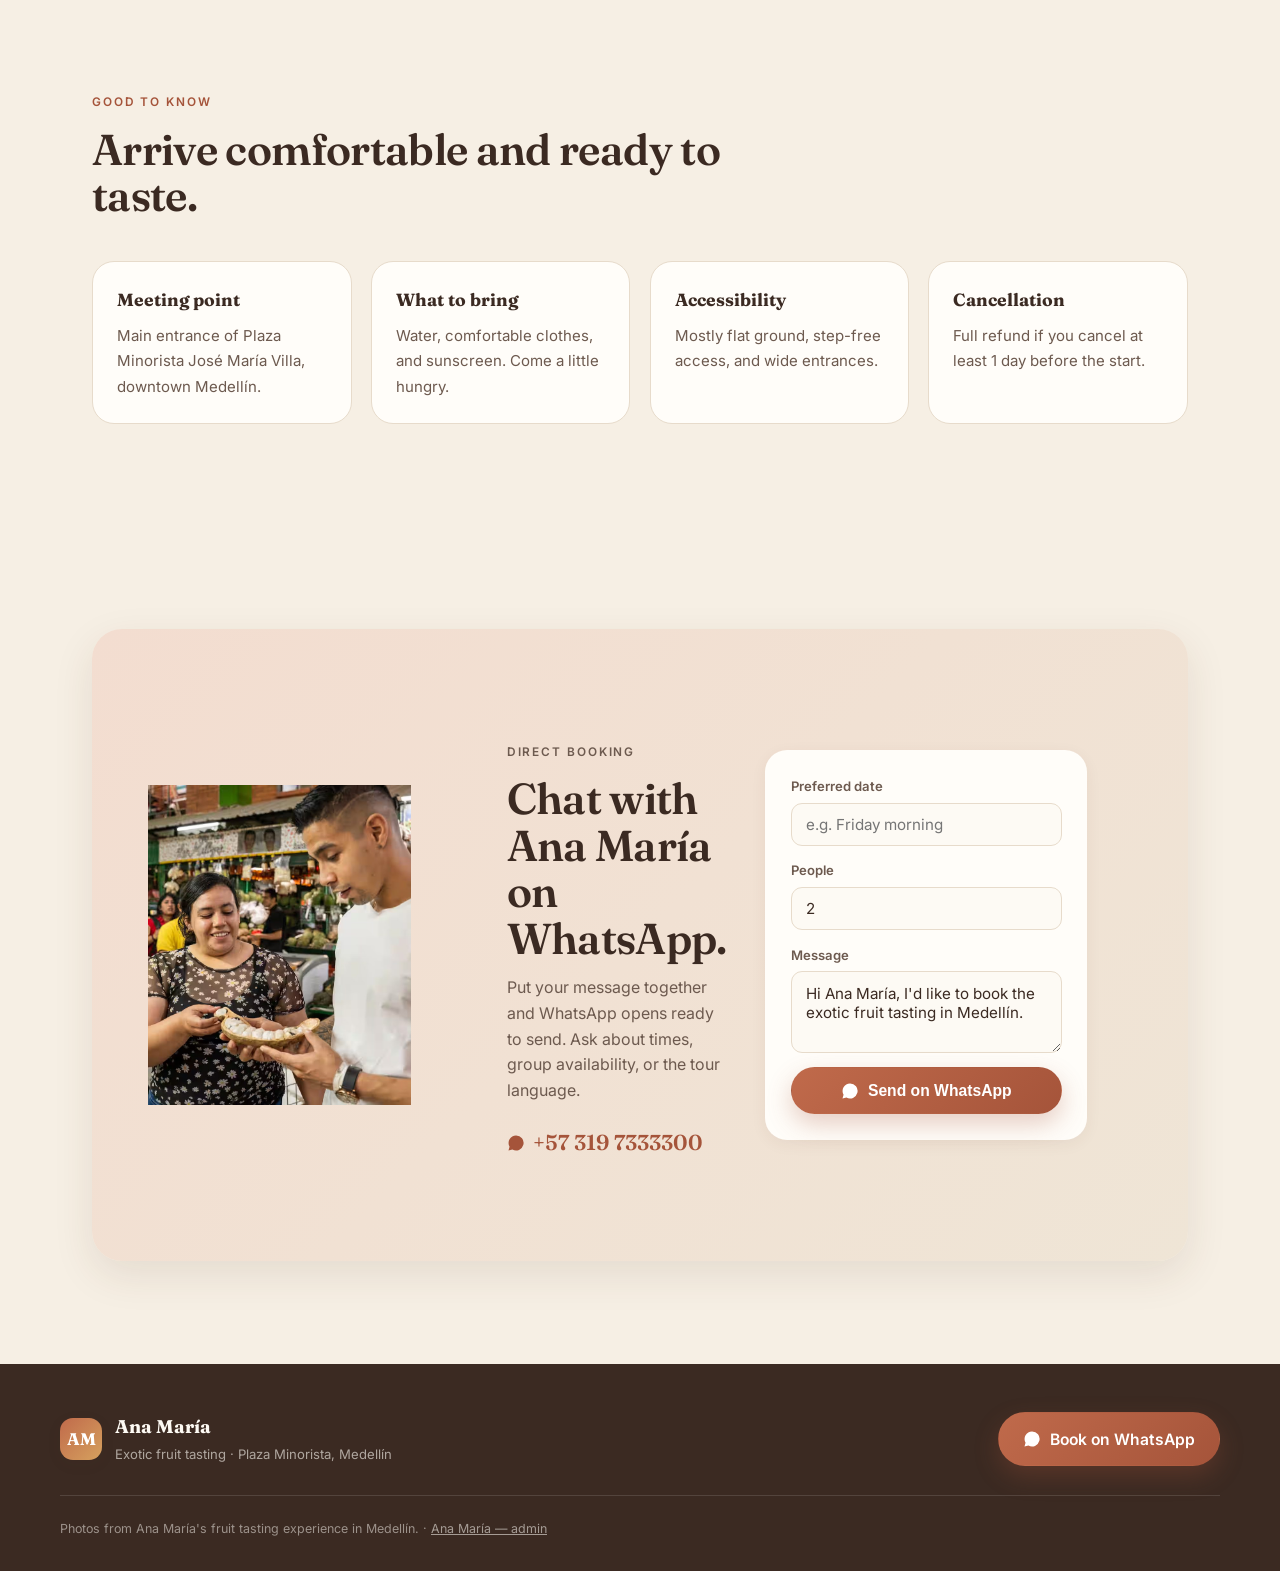
==== commit 4f9305eb: "Add files via upload" ====
--- a/index.html
+++ b/index.html
@@ -41,14 +41,9 @@
         <a href="#resenas">Reviews</a>
         <a href="#agenda">Book</a>
       </nav>
-      <a
-        class="nav-cta"
-        href="https://wa.me/573197333300?text=Hi%20Ana%20Mar%C3%ADa%2C%20I%27d%20like%20to%20book%20the%20exotic%20fruit%20tasting%20in%20Medell%C3%ADn."
-        target="_blank"
-        rel="noopener"
-      >
-        <span class="wa-icon" aria-hidden="true"></span>
-        WhatsApp
+      <a class="nav-cta book-btn" href="#agenda">
+        <span class="cal-icon" aria-hidden="true"></span>
+        Book a tour
       </a>
       <button class="nav-toggle" type="button" aria-label="Open menu" aria-expanded="false" data-nav-toggle>
         <span></span><span></span><span></span>
@@ -75,16 +70,19 @@
               Warm, unhurried, and wonderfully local.
             </p>
             <div class="hero-actions">
+              <a class="button primary big" href="#agenda">
+                <span class="cal-icon" aria-hidden="true"></span>
+                Book a tour online
+              </a>
               <a
-                class="button primary"
-                href="https://wa.me/573197333300?text=Hi%20Ana%20Mar%C3%ADa%2C%20I%27d%20like%20to%20book%20the%20exotic%20fruit%20tasting%20in%20Medell%C3%ADn."
+                class="button ghost"
+                href="https://wa.me/573197333300?text=Hi%20Ana%20Mar%C3%ADa%2C%20I%27d%20like%20to%20book%20a%20tour%20in%20Medell%C3%ADn."
                 target="_blank"
                 rel="noopener"
               >
                 <span class="wa-icon" aria-hidden="true"></span>
-                Book on WhatsApp
+                Chat on WhatsApp
               </a>
-              <a class="button ghost" href="#agenda">Book a tour</a>
             </div>
             <dl class="hero-stats" aria-label="Experience highlights">
               <div><dt data-count="5.0" data-decimals="1">0</dt><dd>★ rating</dd></div>
@@ -191,6 +189,39 @@
               <a class="button primary sm" href="#agenda" data-book-tour="downtown">Book this tour</a>
             </div>
           </article>
+        </div>
+      </section>
+
+      <!-- BOOKING / AGENDA -->
+      <section class="section agenda-section" id="agenda">
+        <div class="section-heading reveal">
+          <p class="eyebrow">Book online · instant</p>
+          <h2>Reserve your spot in seconds.</h2>
+          <p class="section-sub">Pick a tour, date and time. You'll see how many spots are left in that slot (max 7). Larger groups can book several slots.</p>
+        </div>
+        <div class="booking-wrap reveal">
+          <form class="booking-form" data-booking-form novalidate>
+            <div class="demo-banner" data-demo-banner hidden>Demo mode — bookings are saved only on this device for preview. Connect Google Sheets to go live (see BOOKING-SETUP.md).</div>
+            <div class="bf-grid">
+              <label class="bf-full">Tour<select name="tour" required></select></label>
+              <label>Date<input type="date" name="date" required /></label>
+              <label>Time<select name="time" required></select></label>
+              <label>People<input type="number" name="people" min="1" max="7" value="2" required /></label>
+              <label>Full name<input type="text" name="name" autocomplete="name" required /></label>
+              <label>Phone / WhatsApp<input type="tel" name="phone" autocomplete="tel" required /></label>
+              <label class="bf-full">Email (optional)<input type="email" name="email" autocomplete="email" /></label>
+            </div>
+            <label class="bf-check"><input type="checkbox" data-allergy-toggle /> I have allergies or food intolerances</label>
+            <div class="bf-allergy" data-allergy-wrap hidden>
+              <label>Tell Ana María what to avoid<textarea name="allergies" rows="2" placeholder="e.g. nuts, lactose, gluten, shellfish…"></textarea></label>
+            </div>
+            <button class="button primary full" type="submit">Request booking</button>
+            <p class="booking-msg" data-booking-msg hidden></p>
+            <p class="bf-alt">Prefer to chat? <a href="https://wa.me/573197333300" target="_blank" rel="noopener">Book on WhatsApp</a></p>
+          </form>
+          <aside class="availability" data-availability>
+            <p class="av-hint">Pick a date and time to see live availability.</p>
+          </aside>
         </div>
       </section>
 
@@ -310,39 +341,6 @@
         </div>
       </section>
 
-      <!-- BOOKING / AGENDA -->
-      <section class="section agenda-section" id="agenda">
-        <div class="section-heading reveal">
-          <p class="eyebrow">Book online</p>
-          <h2>Reserve your spot.</h2>
-          <p class="section-sub">Pick a tour, date and time. You'll see how many spots are left in that slot (max 7). Larger groups can book several slots.</p>
-        </div>
-        <div class="booking-wrap reveal">
-          <form class="booking-form" data-booking-form novalidate>
-            <div class="demo-banner" data-demo-banner hidden>Demo mode — bookings are saved only on this device for preview. Connect Google Sheets to go live (see BOOKING-SETUP.md).</div>
-            <div class="bf-grid">
-              <label class="bf-full">Tour<select name="tour" required></select></label>
-              <label>Date<input type="date" name="date" required /></label>
-              <label>Time<select name="time" required></select></label>
-              <label>People<input type="number" name="people" min="1" max="7" value="2" required /></label>
-              <label>Full name<input type="text" name="name" autocomplete="name" required /></label>
-              <label>Phone / WhatsApp<input type="tel" name="phone" autocomplete="tel" required /></label>
-              <label class="bf-full">Email (optional)<input type="email" name="email" autocomplete="email" /></label>
-            </div>
-            <label class="bf-check"><input type="checkbox" data-allergy-toggle /> I have allergies or food intolerances</label>
-            <div class="bf-allergy" data-allergy-wrap hidden>
-              <label>Tell Ana María what to avoid<textarea name="allergies" rows="2" placeholder="e.g. nuts, lactose, gluten, shellfish…"></textarea></label>
-            </div>
-            <button class="button primary full" type="submit">Request booking</button>
-            <p class="booking-msg" data-booking-msg hidden></p>
-            <p class="bf-alt">Prefer to chat? <a href="https://wa.me/573197333300" target="_blank" rel="noopener">Book on WhatsApp</a></p>
-          </form>
-          <aside class="availability" data-availability>
-            <p class="av-hint">Pick a date and time to see live availability.</p>
-          </aside>
-        </div>
-      </section>
-
       <!-- CONTACT -->
       <section class="section contact-section" id="contacto">
         <div class="contact-card reveal">
--- a/styles.css
+++ b/styles.css
@@ -118,6 +118,12 @@
 }
 .button.ghost:hover { background: var(--surface); border-color: var(--clay-soft); transform: translateY(-3px); }
 .button.full { width: 100%; justify-content: center; }
+.button.big { padding: 1rem 1.9rem; font-size: 1.05rem; }
+.cal-icon {
+  width: 17px; height: 17px; display: inline-block; background: currentColor; flex: none;
+  -webkit-mask: url("data:image/svg+xml,%3Csvg xmlns='http://www.w3.org/2000/svg' viewBox='0 0 24 24'%3E%3Cpath d='M7 2v2H5a2 2 0 0 0-2 2v13a2 2 0 0 0 2 2h14a2 2 0 0 0 2-2V6a2 2 0 0 0-2-2h-2V2h-2v2H9V2H7zm12 7v10H5V9h14zM7 11h5v5H7v-5z'/%3E%3C/svg%3E") center/contain no-repeat;
+  mask: url("data:image/svg+xml,%3Csvg xmlns='http://www.w3.org/2000/svg' viewBox='0 0 24 24'%3E%3Cpath d='M7 2v2H5a2 2 0 0 0-2 2v13a2 2 0 0 0 2 2h14a2 2 0 0 0 2-2V6a2 2 0 0 0-2-2h-2V2h-2v2H9V2H7zm12 7v10H5V9h14zM7 11h5v5H7v-5z'/%3E%3C/svg%3E") center/contain no-repeat;
+}
 
 /* ---------- Header ---------- */
 .site-header {
@@ -170,12 +176,12 @@
 .nav-links a:hover::after { width: 100%; }
 .nav-cta {
   display: inline-flex; align-items: center; gap: 0.45rem;
-  padding: 0.6rem 1.15rem; border-radius: 999px;
-  background: var(--wa); color: #fff; font-weight: 600; font-size: 0.9rem;
-  box-shadow: 0 8px 18px rgba(37, 211, 102, 0.28);
+  padding: 0.62rem 1.25rem; border-radius: 999px;
+  background: linear-gradient(135deg, var(--clay), var(--clay-deep)); color: #fff; font-weight: 700; font-size: 0.92rem;
+  box-shadow: 0 10px 22px rgba(165, 84, 58, 0.32);
   transition: transform 0.25s var(--ease), box-shadow 0.25s;
 }
-.nav-cta:hover { transform: translateY(-2px); box-shadow: 0 12px 24px rgba(37, 211, 102, 0.4); }
+.nav-cta:hover { transform: translateY(-2px); box-shadow: 0 14px 28px rgba(165, 84, 58, 0.44); }
 .nav-toggle {
   display: none; flex-direction: column; gap: 5px;
   background: none; border: none; cursor: pointer; padding: 8px;
@@ -649,7 +655,8 @@
   }
   .nav-links.open { transform: none; opacity: 1; pointer-events: auto; }
   .nav-links a { padding: 0.6rem 0.4rem; }
-  .nav-cta { display: none; }
+  .nav-cta { padding: 0.5rem 0.95rem; font-size: 0.82rem; }
+  .nav-cta .cal-icon { display: none; }
   .nav-toggle { display: flex; }
   .hero-stats { gap: 1.4rem; flex-wrap: wrap; }
   .fw-text { display: none; }
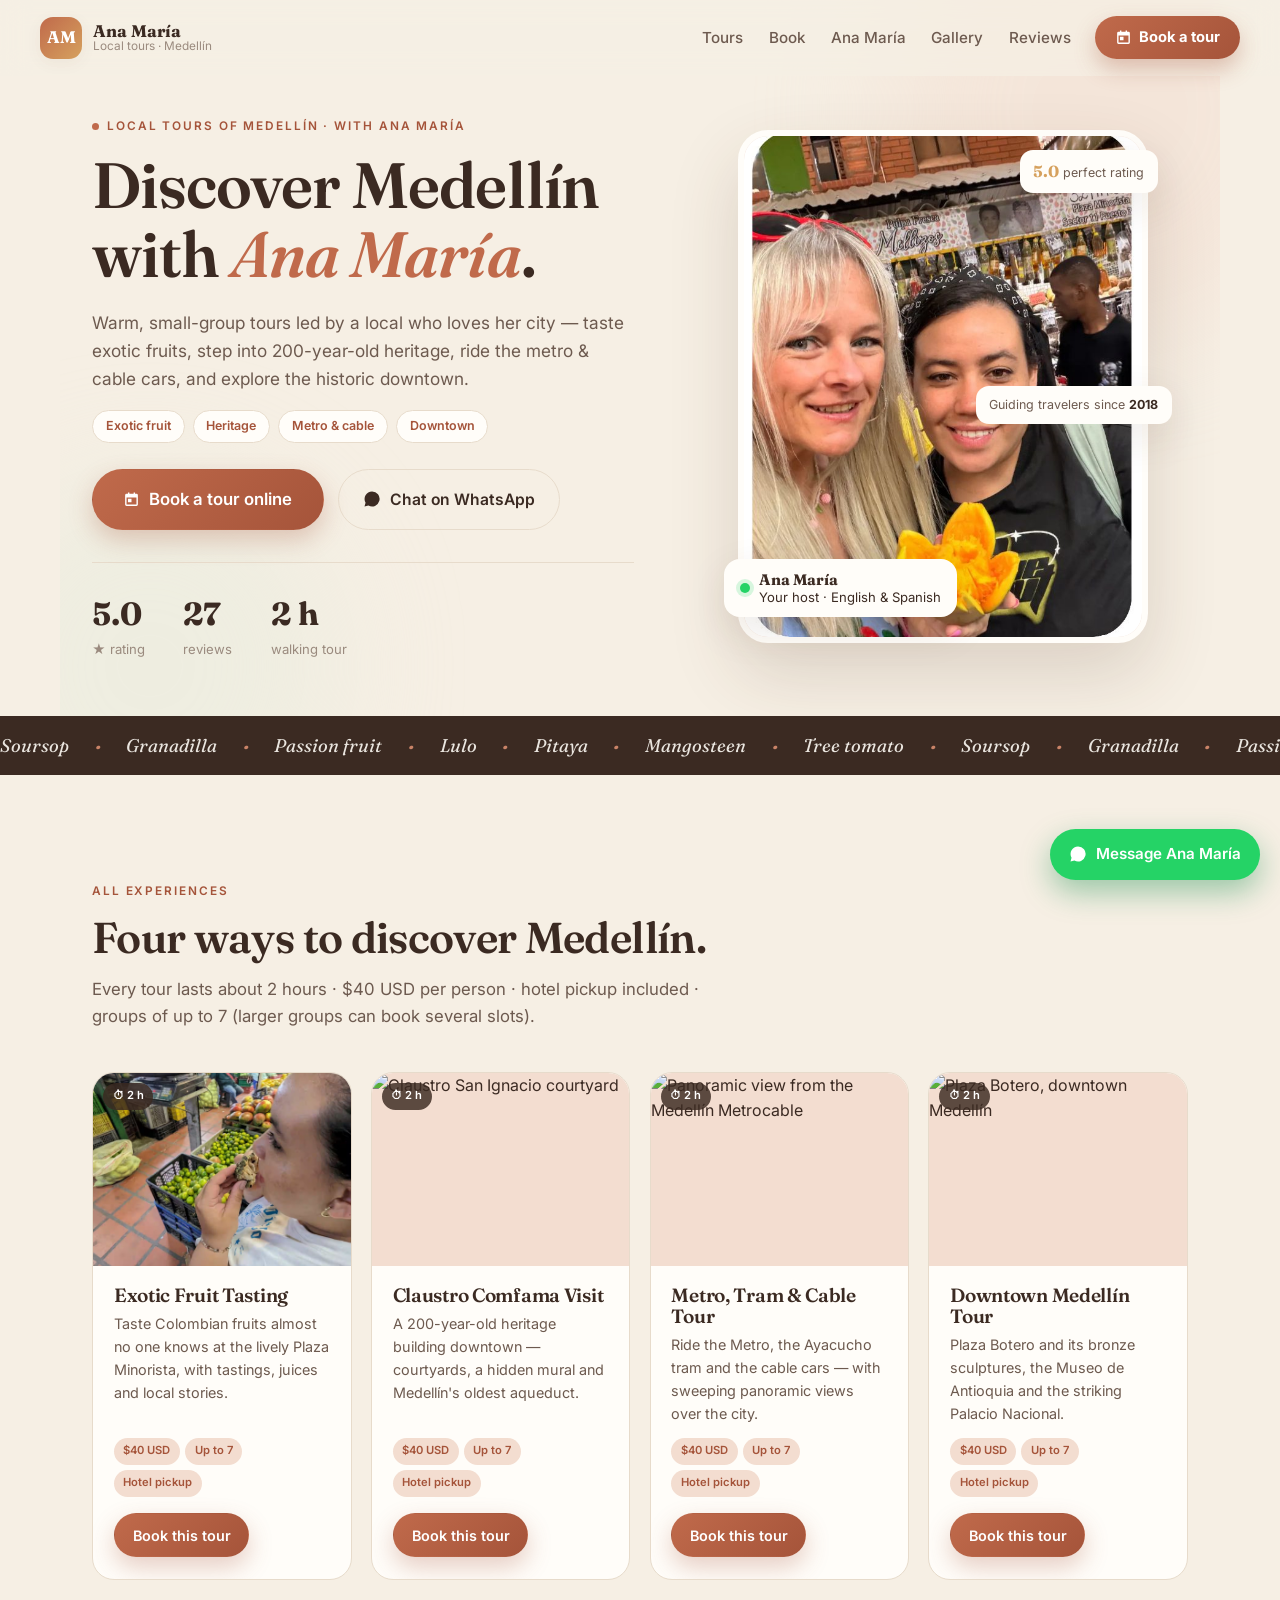
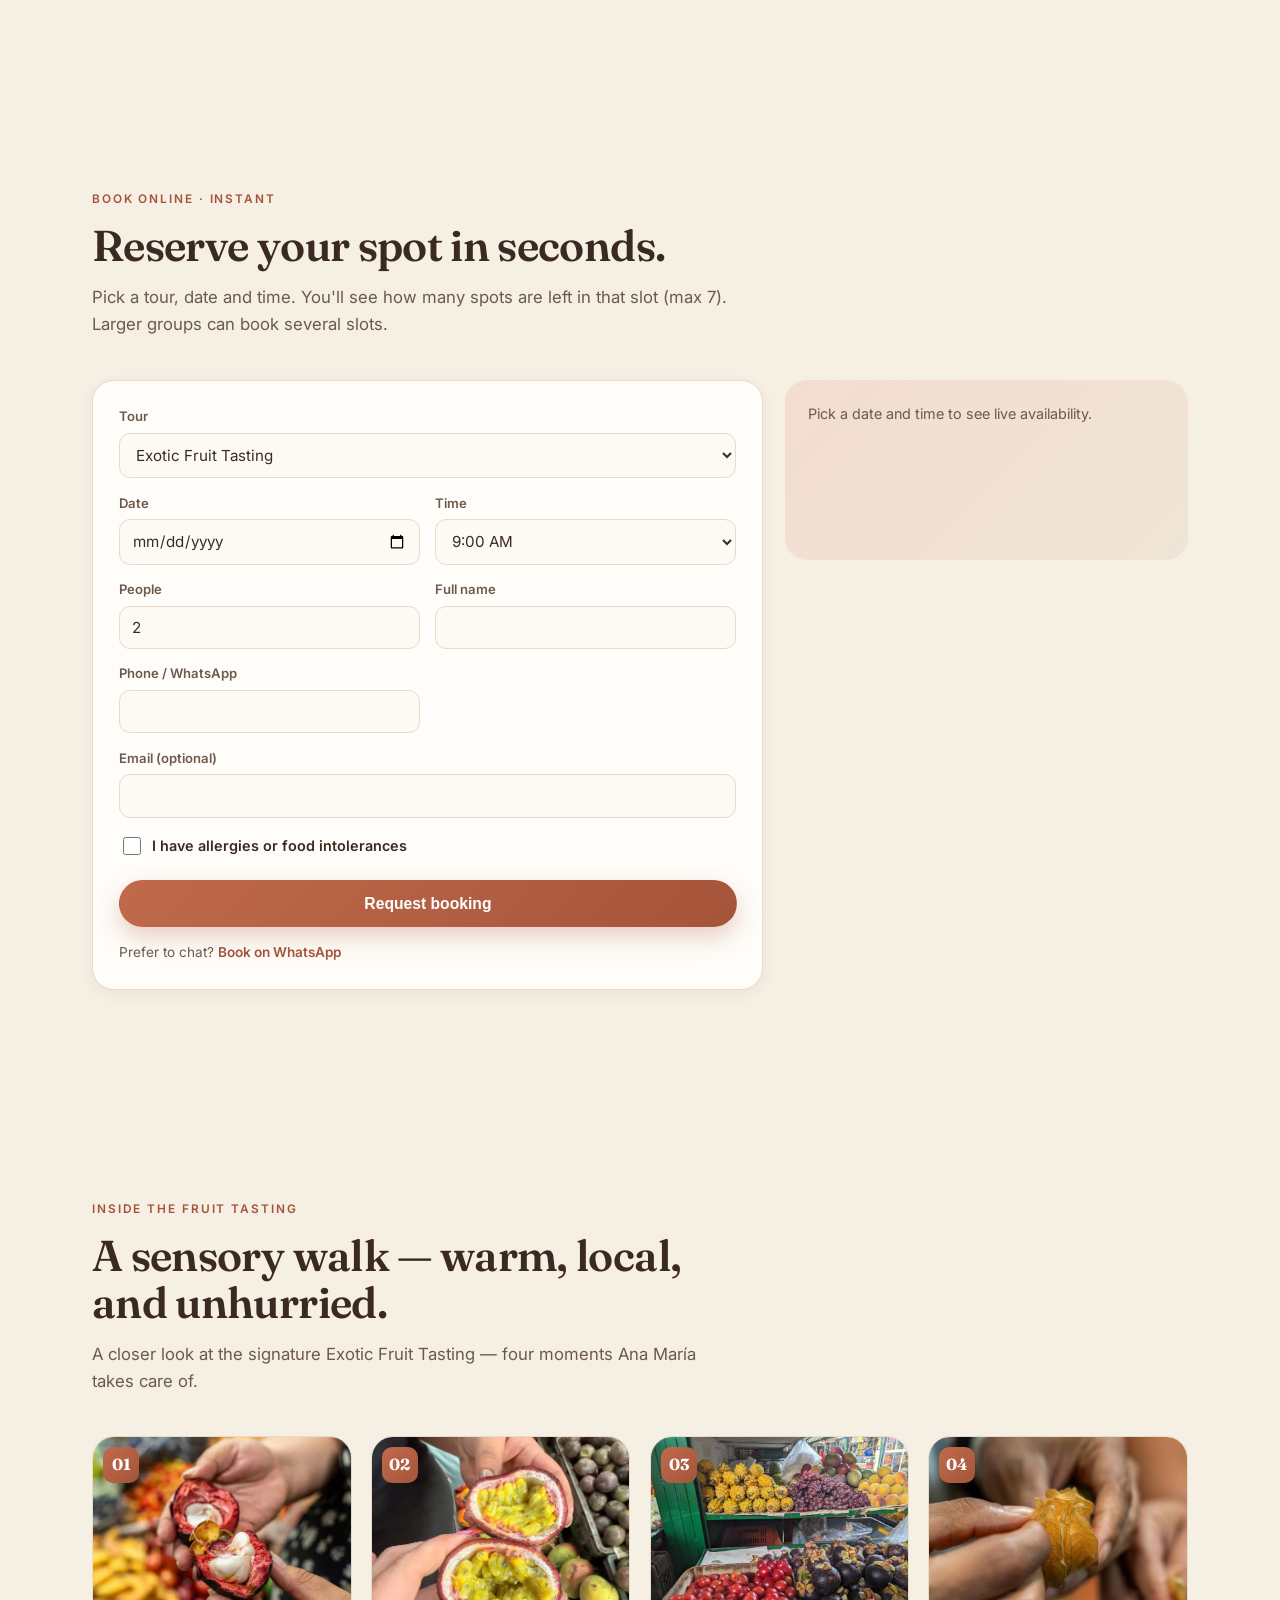
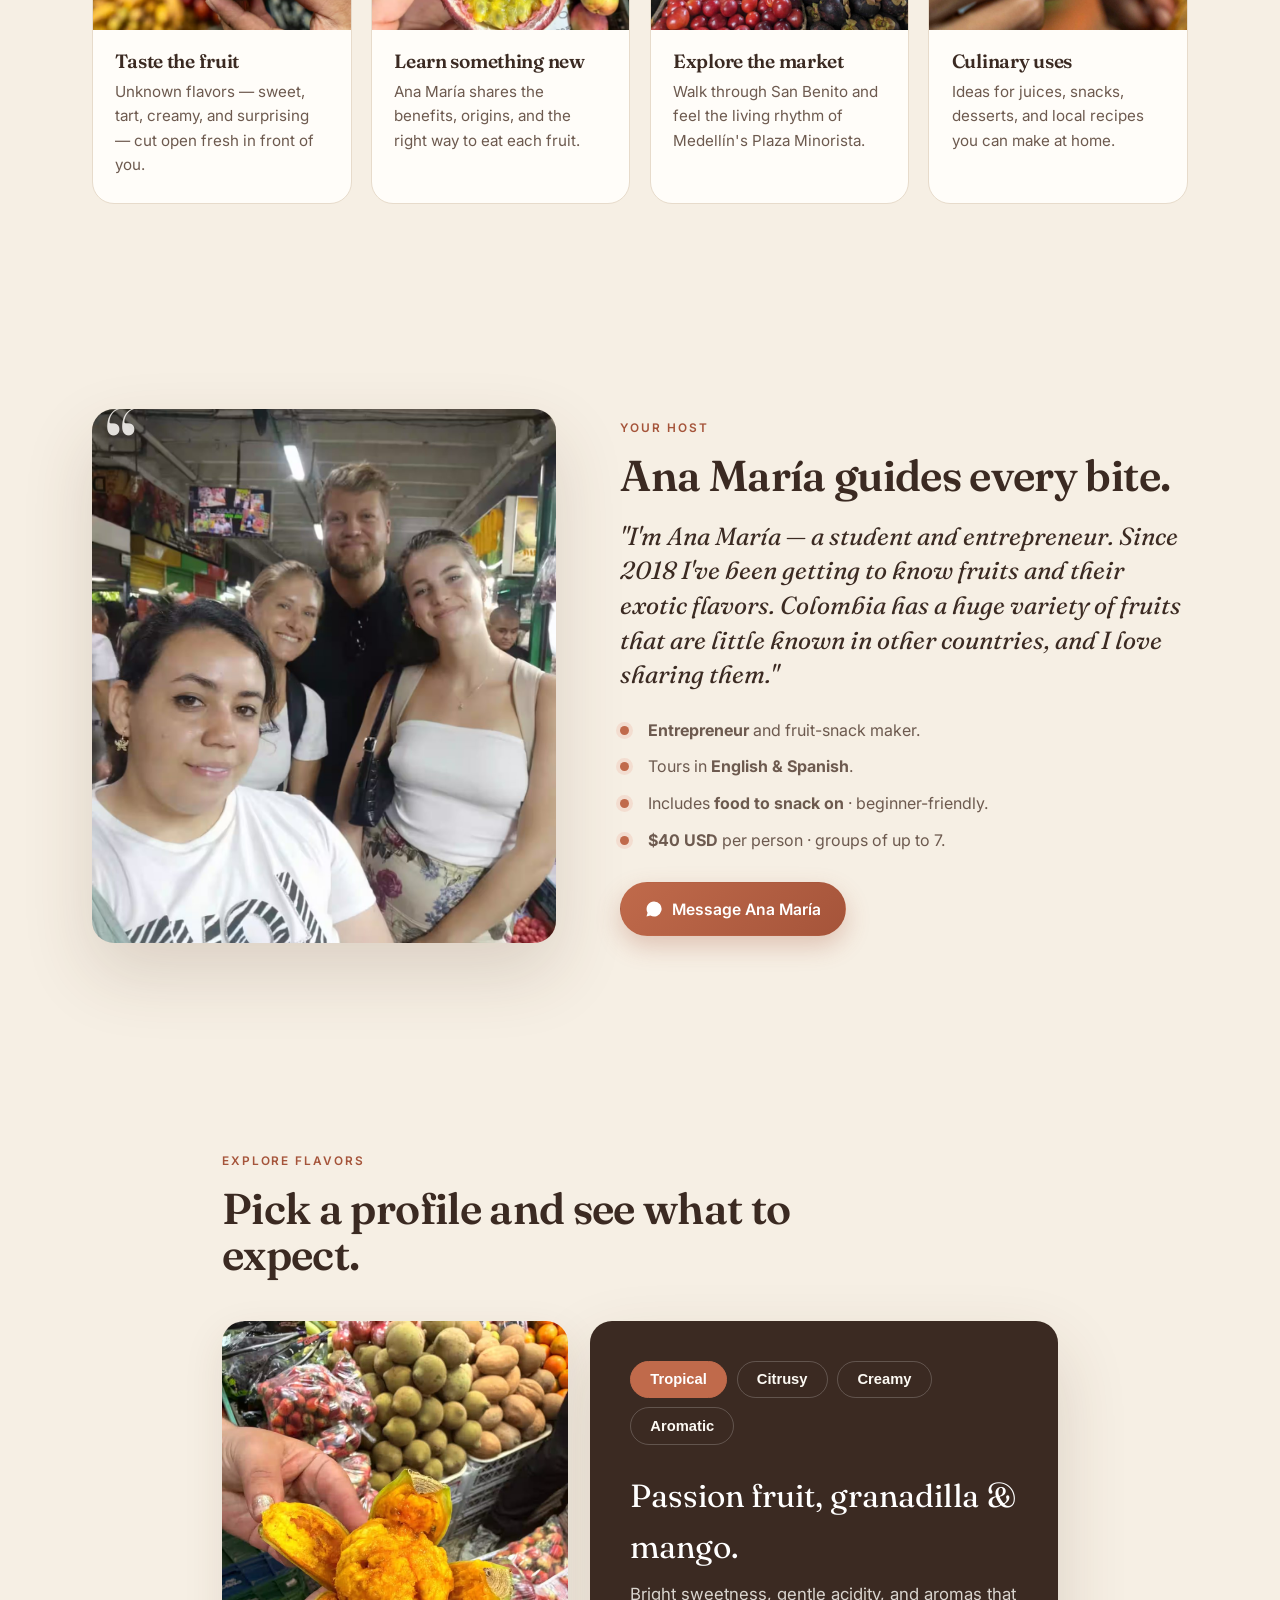
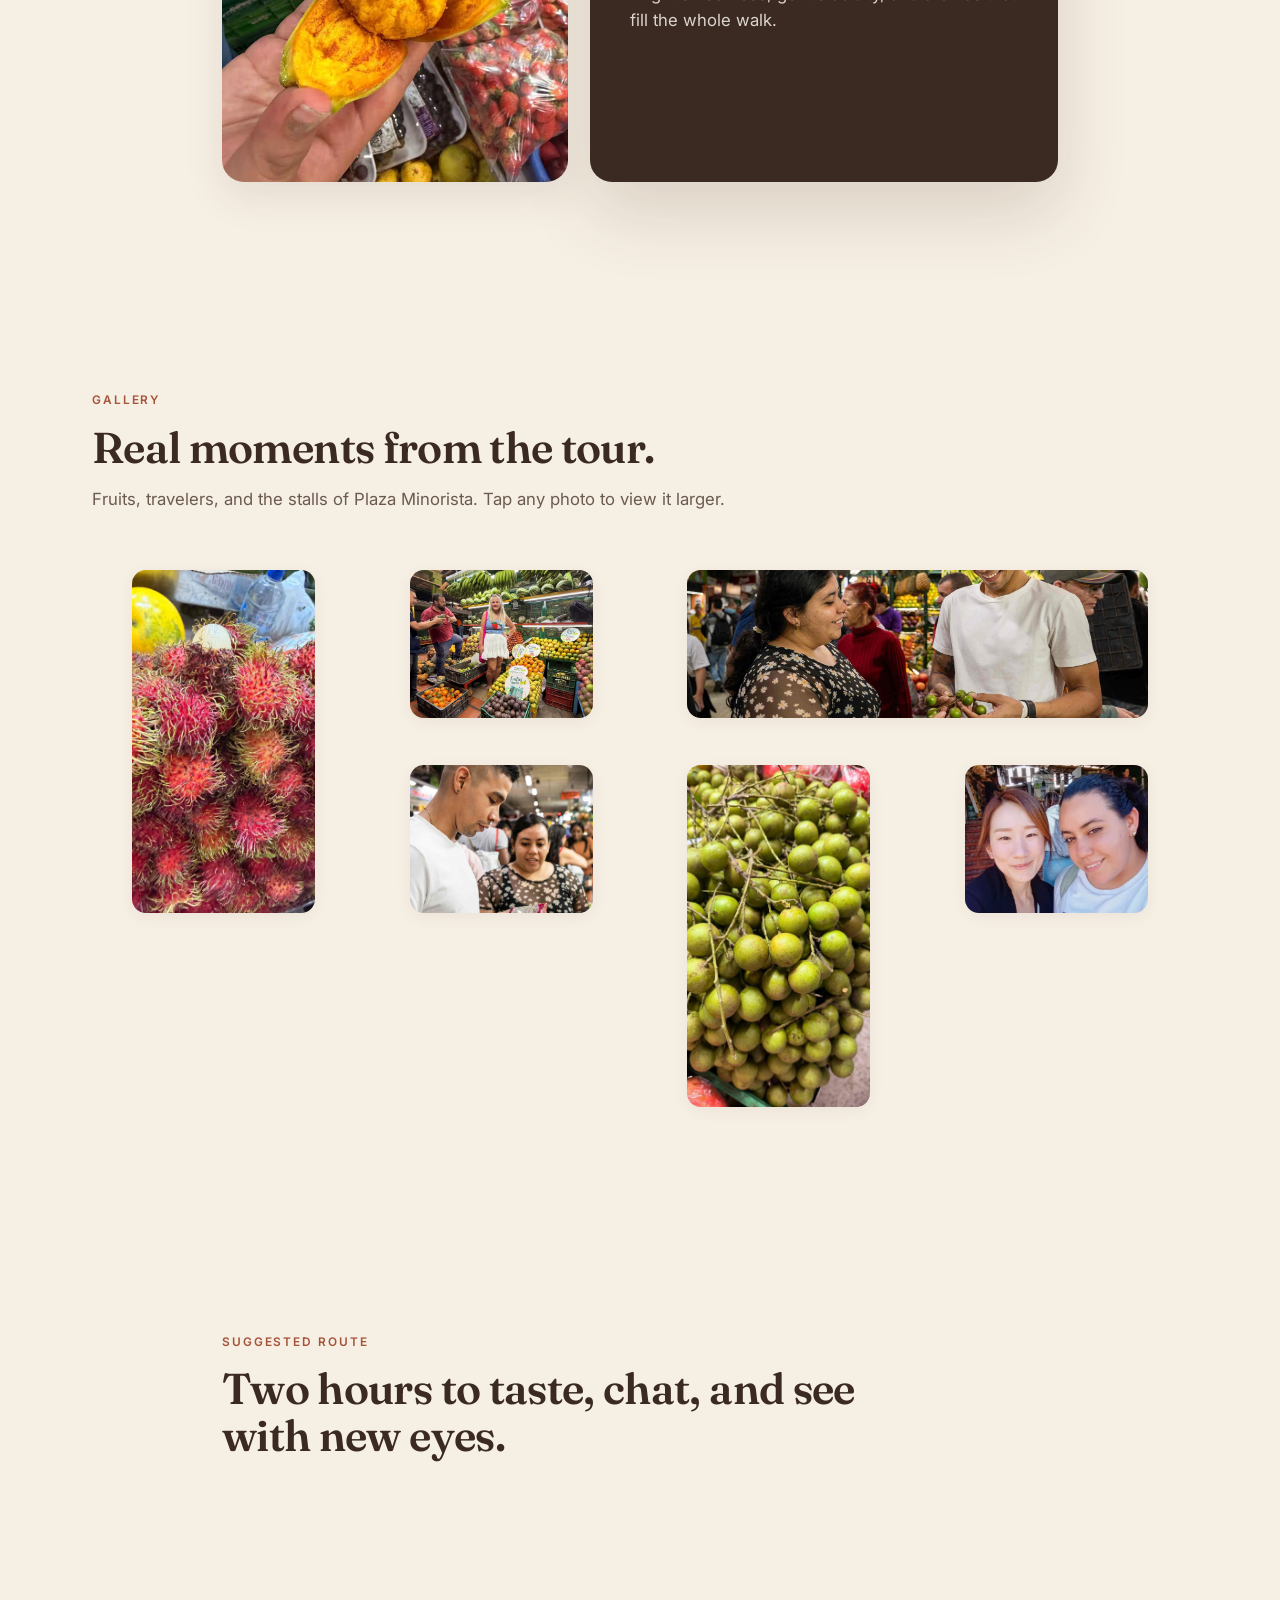
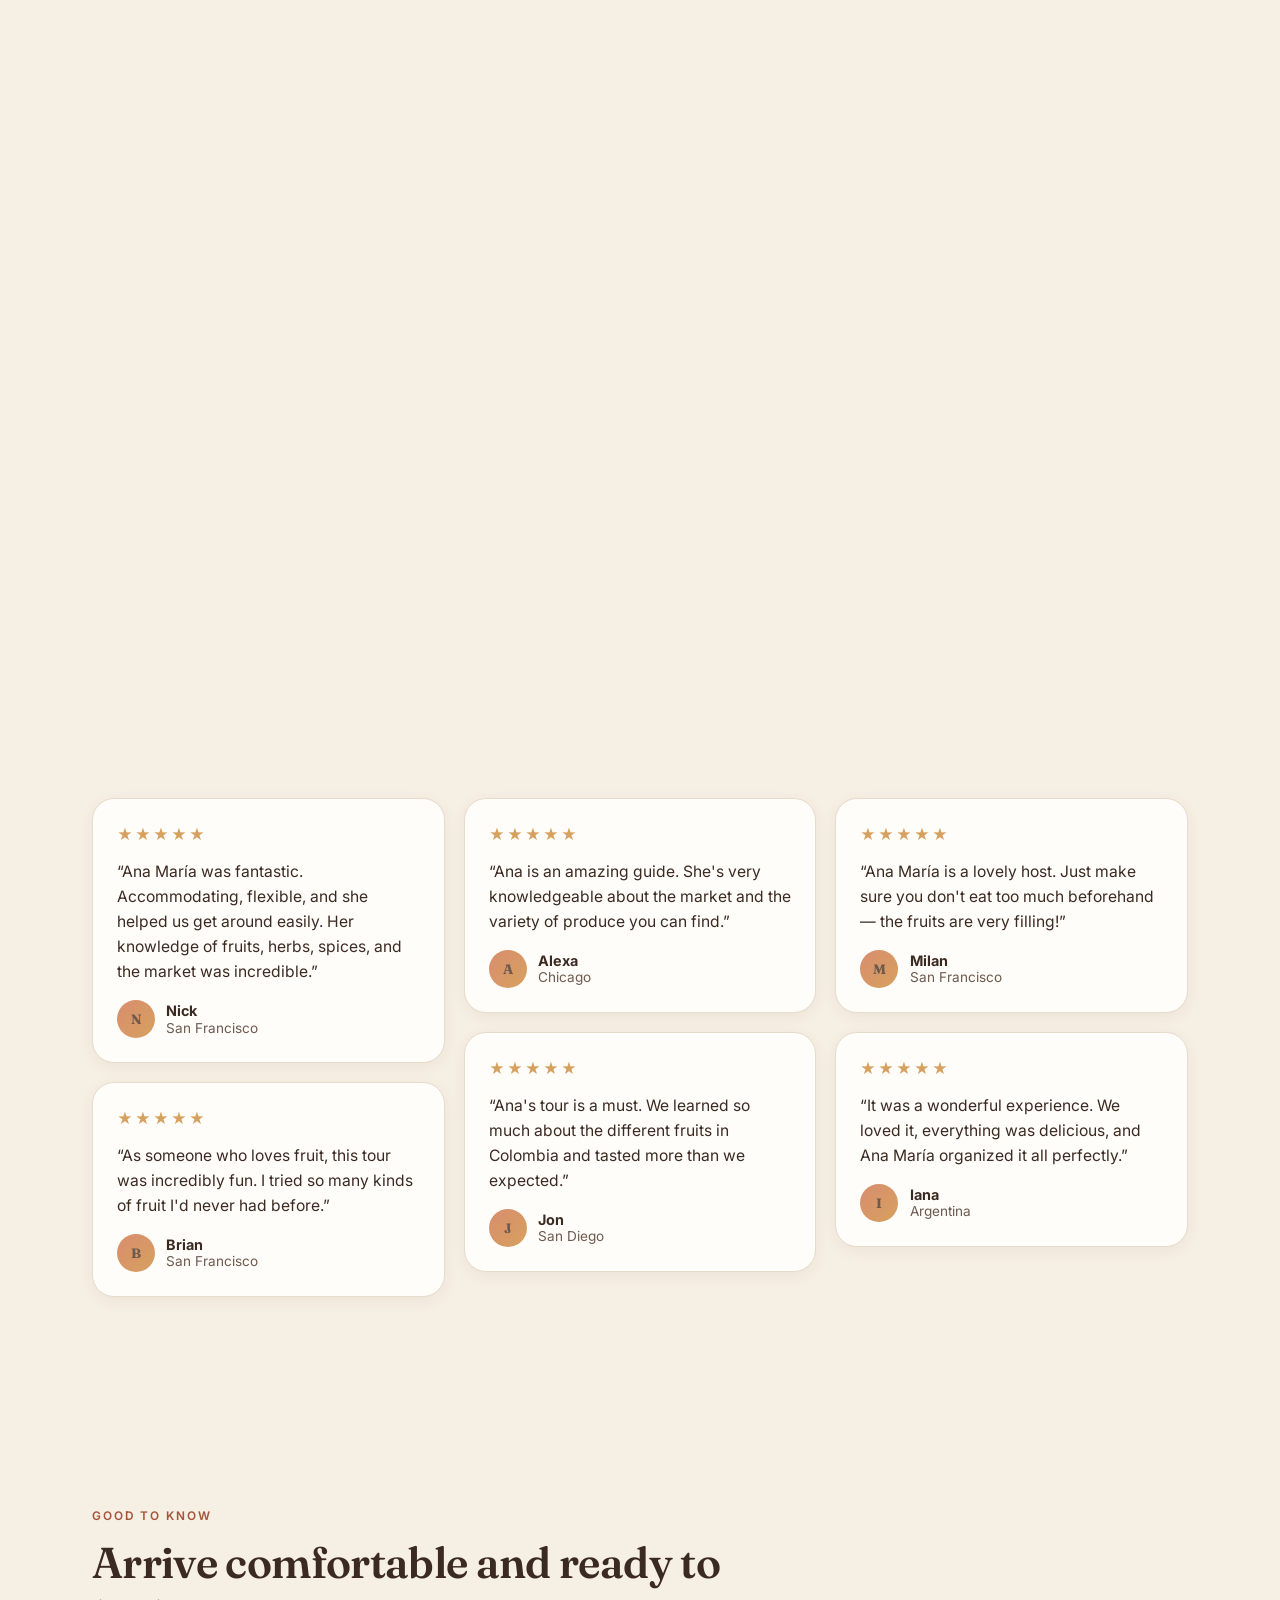
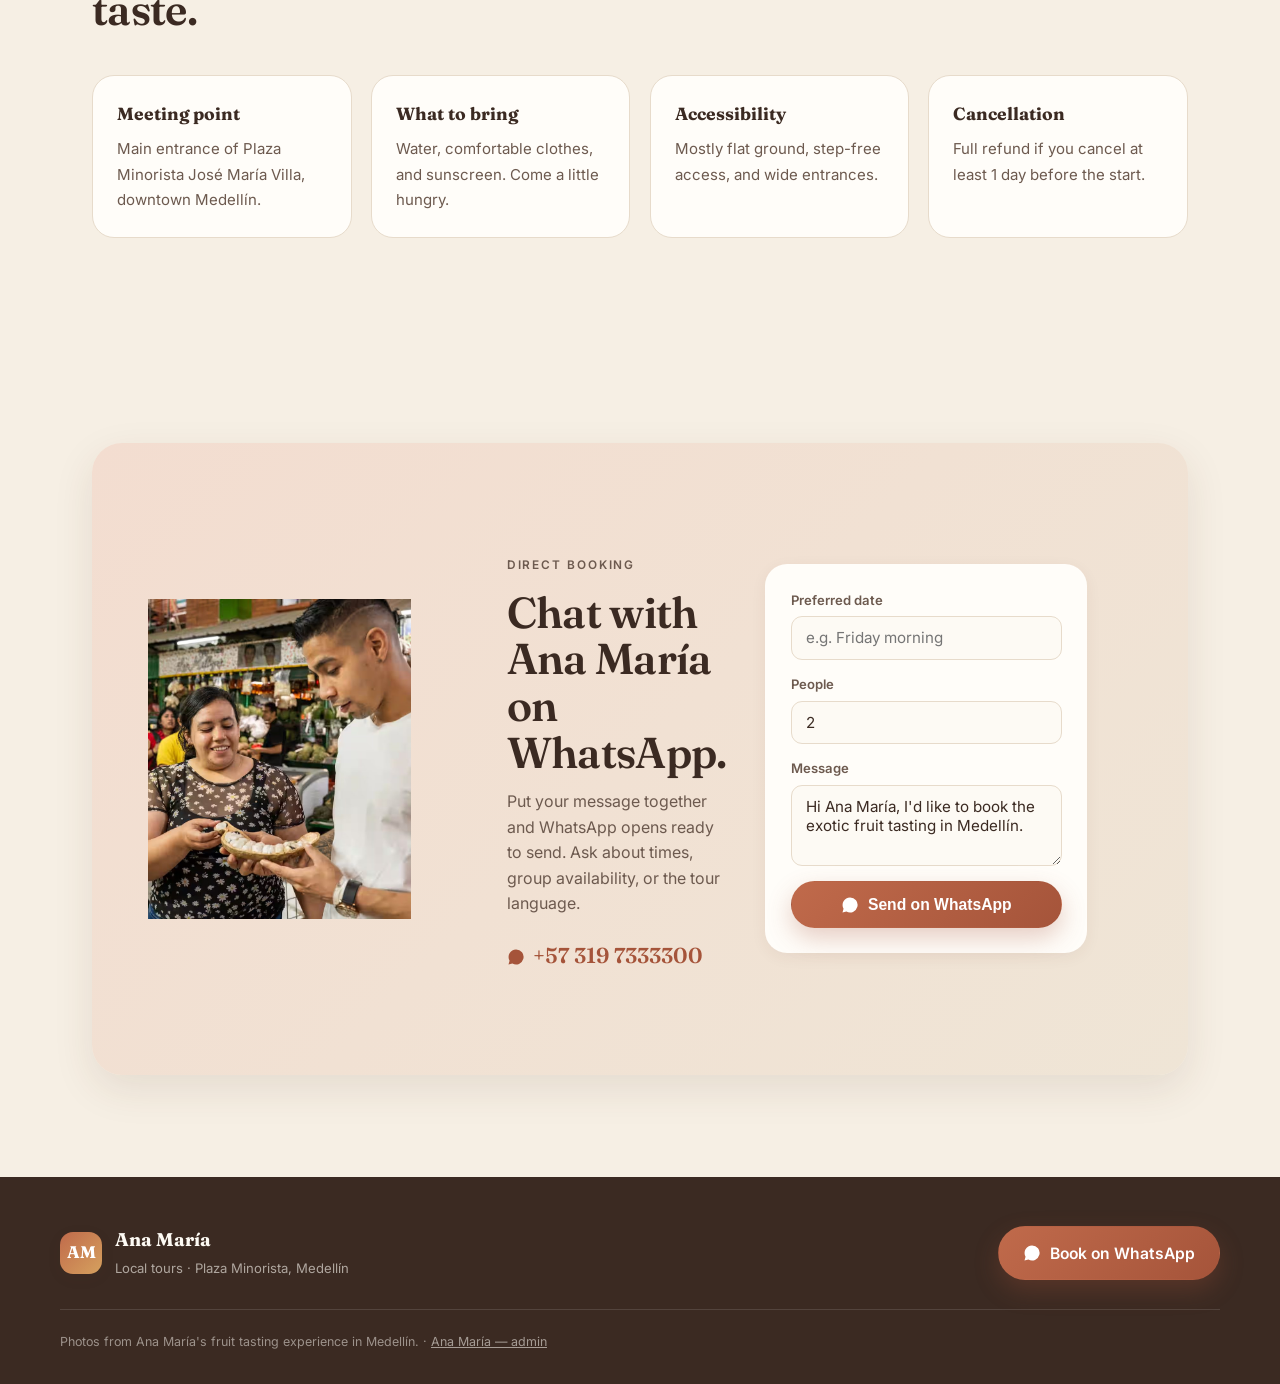
==== commit b9cb4539: "Add files via upload" ====
--- a/index.html
+++ b/index.html
@@ -5,14 +5,14 @@
     <meta name="viewport" content="width=device-width, initial-scale=1" />
     <meta
       name="description"
-      content="Taste exotic Colombian fruits with Ana María at Medellín's Plaza Minorista market. A warm, local, sensory experience. Book directly on WhatsApp."
+      content="Local, small-group tours of Medellín with Ana María: exotic fruit tasting, heritage, metro & cable cars, and the historic downtown. Book online in seconds."
     />
     <meta name="theme-color" content="#c06a4b" />
-    <meta property="og:title" content="Exotic Fruit Tasting with Ana María | Medellín" />
-    <meta property="og:description" content="Discover little-known Colombian fruits with Ana María at Medellín's Plaza Minorista. Book on WhatsApp." />
+    <meta property="og:title" content="Local Tours of Medellín with Ana María" />
+    <meta property="og:description" content="Themed, small-group tours with Ana María: exotic fruit, heritage, metro & cable cars, downtown. Book online." />
     <meta property="og:type" content="website" />
-    <meta property="og:image" content="./hero-anamaria.jpg" />
-    <title>Exotic Fruit Tasting with Ana María · Medellín</title>
+    <meta property="og:image" content="./cover-ana.jpg" />
+    <title>Ana María · Local Tours of Medellín</title>
     <link rel="preconnect" href="https://fonts.googleapis.com" />
     <link rel="preconnect" href="https://fonts.gstatic.com" crossorigin />
     <link
@@ -30,16 +30,15 @@
         <span class="brand-mark">AM</span>
         <span class="brand-text">
           <strong>Ana María</strong>
-          <small>Exotic fruit · Medellín</small>
+          <small>Local tours · Medellín</small>
         </span>
       </a>
       <nav class="nav-links" aria-label="Main navigation" data-nav>
-        <a href="#experiencia">Experience</a>
         <a href="#tours">Tours</a>
+        <a href="#agenda">Book</a>
         <a href="#anfitriona">Ana María</a>
         <a href="#galeria">Gallery</a>
         <a href="#resenas">Reviews</a>
-        <a href="#agenda">Book</a>
       </nav>
       <a class="nav-cta book-btn" href="#agenda">
         <span class="cal-icon" aria-hidden="true"></span>
@@ -59,16 +58,18 @@
         </div>
         <div class="hero-grid">
           <div class="hero-content reveal">
-            <p class="eyebrow"><span class="dot"></span> With Ana María · Plaza Minorista</p>
+            <p class="eyebrow"><span class="dot"></span> Local tours of Medellín · with Ana María</p>
             <h1>
-              Exotic Colombian fruits,<br />
-              guided by <span class="accent">Ana María</span>.
+              Discover Medellín<br />
+              with <span class="accent">Ana María</span>.
             </h1>
             <p class="hero-copy">
-              Ana María welcomes you to Medellín's Plaza Minorista to taste fruits almost no one
-              knows, chat with the local vendors, and discover flavors that usually go unnoticed.
-              Warm, unhurried, and wonderfully local.
+              Warm, small-group tours led by a local who loves her city — taste exotic fruits, step into
+              200-year-old heritage, ride the metro &amp; cable cars, and explore the historic downtown.
             </p>
+            <div class="hero-themes" aria-label="Tour themes">
+              <span>Exotic fruit</span><span>Heritage</span><span>Metro &amp; cable</span><span>Downtown</span>
+            </div>
             <div class="hero-actions">
               <a class="button primary big" href="#agenda">
                 <span class="cal-icon" aria-hidden="true"></span>
@@ -93,14 +94,14 @@
 
           <figure class="hero-portrait reveal">
             <div class="portrait-frame">
-              <img src="./hero-anamaria.jpg" alt="Ana María, your host at Medellín's Plaza Minorista" />
+              <img src="./cover-ana.jpg" alt="Ana María with a traveler tasting exotic fruit at Medellín's Plaza Minorista" />
             </div>
             <figcaption class="portrait-badge">
               <span class="status-dot"></span>
               <span><strong>Ana María</strong>Your host · English &amp; Spanish</span>
             </figcaption>
             <div class="portrait-chip chip-rating" aria-hidden="true"><strong>5.0</strong> perfect rating</div>
-            <div class="portrait-chip chip-since" aria-hidden="true">Sharing fruit since <strong>2018</strong></div>
+            <div class="portrait-chip chip-since" aria-hidden="true">Guiding travelers since <strong>2018</strong></div>
           </figure>
         </div>
       </section>
@@ -117,33 +118,6 @@
           <span>Mangosteen</span><span>•</span><span>Tree tomato</span><span>•</span>
         </div>
       </div>
-
-      <!-- EXPERIENCE -->
-      <section class="section" id="experiencia">
-        <div class="section-heading reveal">
-          <p class="eyebrow">What you'll do</p>
-          <h2>A sensory walk — warm, local, and unhurried.</h2>
-          <p class="section-sub">Four moments Ana María takes care of, so you leave with new flavors and a story to tell.</p>
-        </div>
-        <div class="feature-grid">
-          <article class="feature-card reveal">
-            <div class="feature-photo"><img src="./fruit-cacao.jpg" alt="Fresh cacao pod opened by hand" loading="lazy" /><span class="feature-num">01</span></div>
-            <div class="feature-body"><h3>Taste the fruit</h3><p>Unknown flavors — sweet, tart, creamy, and surprising — cut open fresh in front of you.</p></div>
-          </article>
-          <article class="feature-card reveal">
-            <div class="feature-photo"><img src="./fruit-granadilla.jpg" alt="Granadilla opened, showing the pulp" loading="lazy" /><span class="feature-num">02</span></div>
-            <div class="feature-body"><h3>Learn something new</h3><p>Ana María shares the benefits, origins, and the right way to eat each fruit.</p></div>
-          </article>
-          <article class="feature-card reveal">
-            <div class="feature-photo"><img src="./market-stall.jpg" alt="Colorful fruit stall at Plaza Minorista" loading="lazy" /><span class="feature-num">03</span></div>
-            <div class="feature-body"><h3>Explore the market</h3><p>Walk through San Benito and feel the living rhythm of Medellín's Plaza Minorista.</p></div>
-          </article>
-          <article class="feature-card reveal">
-            <div class="feature-photo"><img src="./fruit-peel.jpg" alt="A fruit being peeled at the market" loading="lazy" /><span class="feature-num">04</span></div>
-            <div class="feature-body"><h3>Culinary uses</h3><p>Ideas for juices, snacks, desserts, and local recipes you can make at home.</p></div>
-          </article>
-        </div>
-      </section>
 
       <!-- ALL TOURS -->
       <section class="section tours-all" id="tours">
@@ -222,6 +196,33 @@
           <aside class="availability" data-availability>
             <p class="av-hint">Pick a date and time to see live availability.</p>
           </aside>
+        </div>
+      </section>
+
+      <!-- EXPERIENCE (fruit tasting, up close) -->
+      <section class="section" id="experiencia">
+        <div class="section-heading reveal">
+          <p class="eyebrow">Inside the fruit tasting</p>
+          <h2>A sensory walk — warm, local, and unhurried.</h2>
+          <p class="section-sub">A closer look at the signature Exotic Fruit Tasting — four moments Ana María takes care of.</p>
+        </div>
+        <div class="feature-grid">
+          <article class="feature-card reveal">
+            <div class="feature-photo"><img src="./fruit-cacao.jpg" alt="Fresh cacao pod opened by hand" loading="lazy" /><span class="feature-num">01</span></div>
+            <div class="feature-body"><h3>Taste the fruit</h3><p>Unknown flavors — sweet, tart, creamy, and surprising — cut open fresh in front of you.</p></div>
+          </article>
+          <article class="feature-card reveal">
+            <div class="feature-photo"><img src="./fruit-granadilla.jpg" alt="Granadilla opened, showing the pulp" loading="lazy" /><span class="feature-num">02</span></div>
+            <div class="feature-body"><h3>Learn something new</h3><p>Ana María shares the benefits, origins, and the right way to eat each fruit.</p></div>
+          </article>
+          <article class="feature-card reveal">
+            <div class="feature-photo"><img src="./market-stall.jpg" alt="Colorful fruit stall at Plaza Minorista" loading="lazy" /><span class="feature-num">03</span></div>
+            <div class="feature-body"><h3>Explore the market</h3><p>Walk through San Benito and feel the living rhythm of Medellín's Plaza Minorista.</p></div>
+          </article>
+          <article class="feature-card reveal">
+            <div class="feature-photo"><img src="./fruit-peel.jpg" alt="A fruit being peeled at the market" loading="lazy" /><span class="feature-num">04</span></div>
+            <div class="feature-body"><h3>Culinary uses</h3><p>Ideas for juices, snacks, desserts, and local recipes you can make at home.</p></div>
+          </article>
         </div>
       </section>
 
@@ -390,7 +391,7 @@
       <div class="footer-inner">
         <div class="footer-brand">
           <span class="brand-mark">AM</span>
-          <span><strong>Ana María</strong><small>Exotic fruit tasting · Plaza Minorista, Medellín</small></span>
+          <span><strong>Ana María</strong><small>Local tours · Plaza Minorista, Medellín</small></span>
         </div>
         <a
           class="button primary"
--- a/styles.css
+++ b/styles.css
@@ -211,7 +211,7 @@
 /* ---------- HERO ---------- */
 .hero {
   position: relative;
-  padding: clamp(7rem, 12vw, 9.5rem) clamp(1.1rem, 4vw, 2rem) clamp(3rem, 6vw, 4.5rem);
+  padding: clamp(5.5rem, 9vw, 7rem) clamp(1.1rem, 4vw, 2rem) clamp(2.5rem, 5vw, 3.5rem);
   max-width: var(--maxw);
   margin: 0 auto;
   overflow: hidden;
@@ -228,8 +228,10 @@
   align-items: center;
 }
 .hero-content h1 { margin-bottom: 1.3rem; }
-.hero-copy { color: var(--ink-soft); font-size: 1.12rem; max-width: 34rem; margin-bottom: 1.9rem; }
-.hero-actions { display: flex; flex-wrap: wrap; gap: 0.9rem; margin-bottom: 2.4rem; }
+.hero-copy { color: var(--ink-soft); font-size: 1.08rem; max-width: 34rem; margin-bottom: 1.1rem; }
+.hero-themes { display: flex; flex-wrap: wrap; gap: 0.5rem; margin-bottom: 1.6rem; }
+.hero-themes span { font-size: 0.78rem; font-weight: 600; color: var(--clay-deep); background: var(--surface); border: 1px solid var(--line); border-radius: 999px; padding: 0.35rem 0.8rem; }
+.hero-actions { display: flex; flex-wrap: wrap; gap: 0.9rem; margin-bottom: 2rem; }
 .hero-stats { display: flex; gap: 2.4rem; margin: 0; padding-top: 1.6rem; border-top: 1px solid var(--line); }
 .hero-stats div dt { font-family: "Fraunces", serif; font-size: 2rem; font-weight: 700; color: var(--ink); }
 .hero-stats div dd { margin: 0; font-size: 0.82rem; color: var(--ink-faint); }
@@ -242,11 +244,11 @@
   overflow: hidden;
   box-shadow: var(--shadow-lg);
   border: 6px solid var(--surface);
-  aspect-ratio: 4 / 4.3;
+  aspect-ratio: 4 / 5;
   background: var(--clay-tint);
   animation: floaty 7s ease-in-out infinite;
 }
-.portrait-frame img { width: 100%; height: 100%; object-fit: cover; object-position: center 22%; }
+.portrait-frame img { width: 100%; height: 100%; object-fit: cover; object-position: center 30%; }
 @keyframes floaty { 0%,100% { transform: translateY(0); } 50% { transform: translateY(-12px); } }
 
 .portrait-badge {
